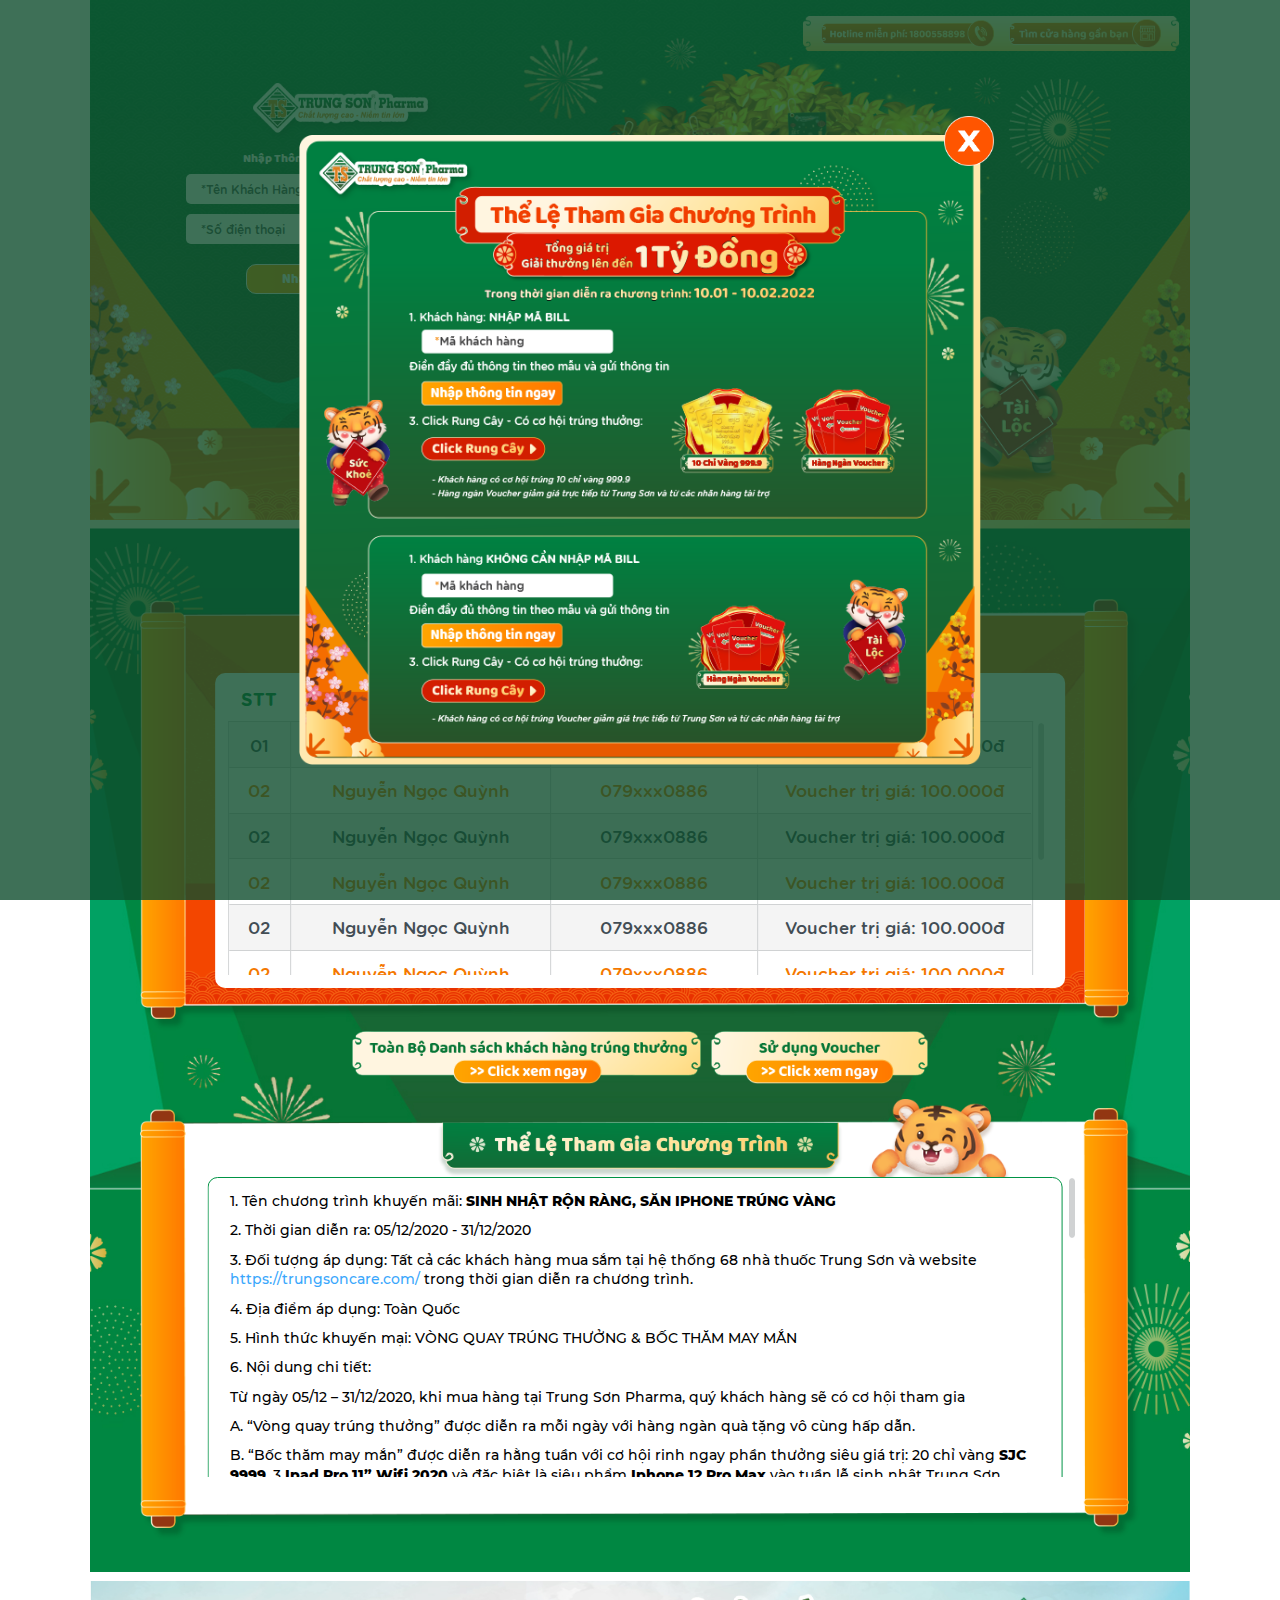
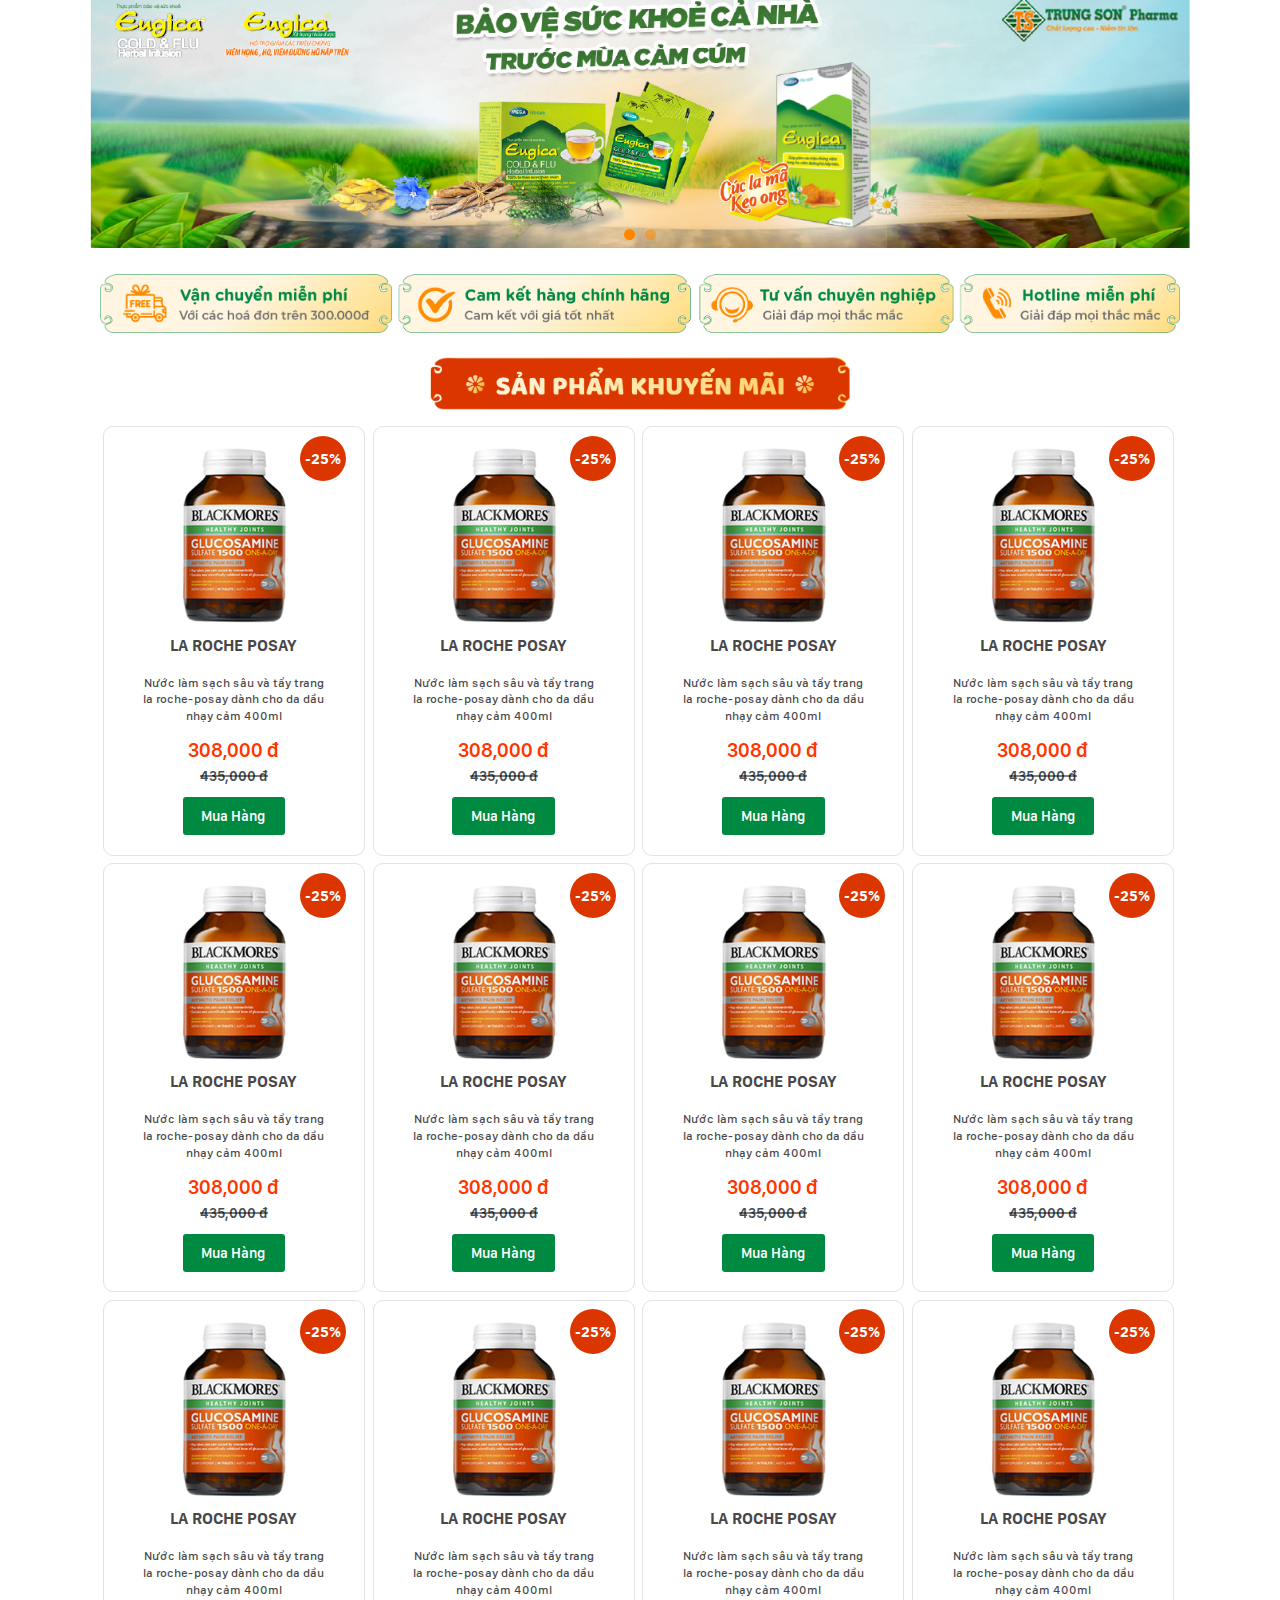
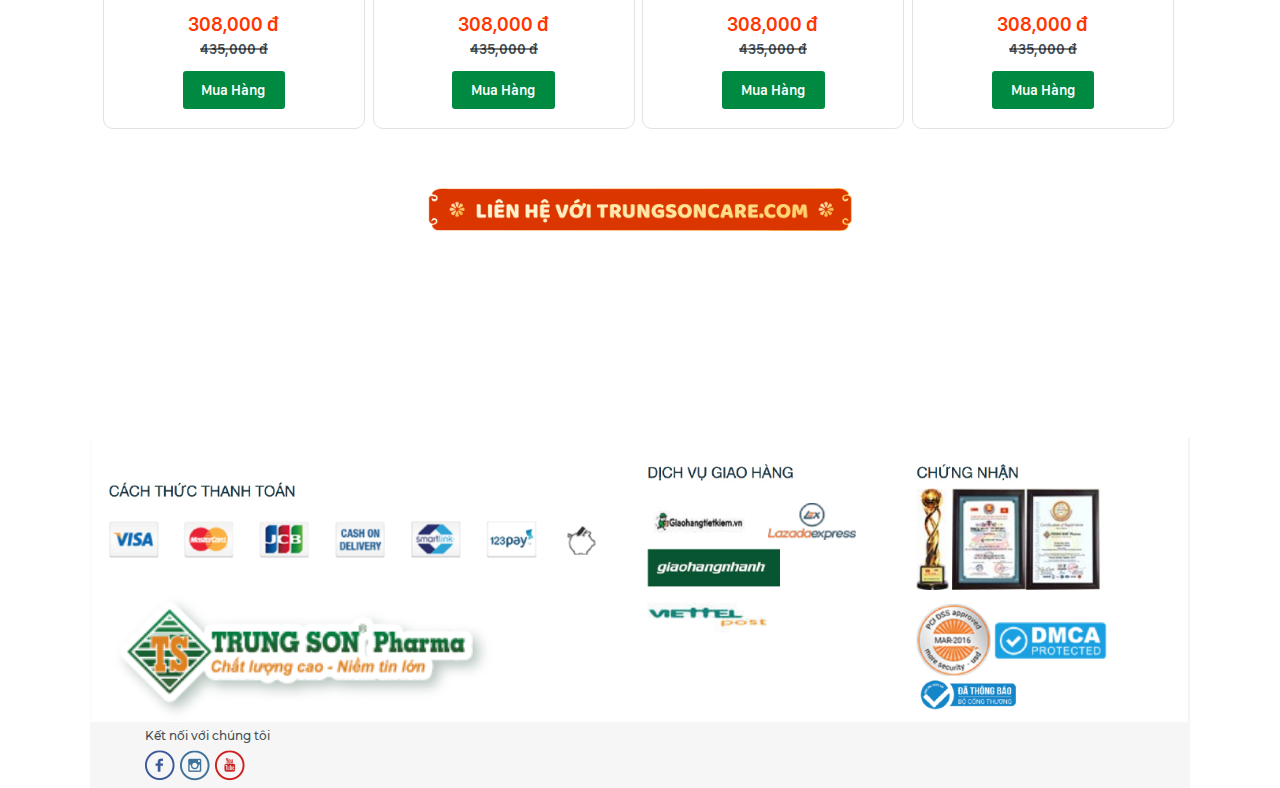
==== html_2021/index.html @ 6e59a03a "update trung son desktop" ====
<!DOCTYPE HTML>
<html lang="en">

<head>
    <meta charset="utf-8">
    <meta name="google" content="notranslate">
    <meta name="language" content="vi">
    <meta name="robots" content="index, follow">
    <meta name="author" content="Trung Sơn">
    <meta name="viewport"
        content="width=device-width, initial-scale=1.0, user-scalable=0, minimum-scale=1.0, maximum-scale=1.0">
    <meta name="format-detection" content="telephone=no">
    <title>Trung Sơn</title>
    <meta name="description" content="Trung Sơn">
    <meta name="keywords" content="Trung Sơn">
    <meta name="theme-color" content="#fff" />
    <meta property="og:title" content="Trung Sơn">
    <meta property="og:description" content="Trung Sơn">
    <meta property="og:type" content="website">
    <meta property="og:image" content="images/thumbnail.jpg">
    <meta property="og:site_name" content="Trung Sơn">
    <meta property="og:locale" content="vi">
    <meta name="apple-mobile-web-app-capable" content="yes">
    <meta name="apple-mobile-web-app-status-bar-style" content="black-translucent">
    <meta name="apple-mobile-web-app-capable" content="yes" />
    <meta name="apple-mobile-web-app-title" content="trungson" />

    <!--link-->
    <link rel="icon" href="images/favicon.png">

    <link href="css/layout.css" rel="stylesheet" type="text/css">
    <link href="css/layout-detail.css" rel="stylesheet" type="text/css">
    <link href="css/home.css" rel="stylesheet" type="text/css">
    <link href="css/popup.css" rel="stylesheet" type="text/css">

</head>

<body data-page="trang-chu">
    <div class="fs-loading" style="position:fixed;left:0;top:0;right:0;bottom:0;background:#fff;z-index:1000"></div>
    <div class="fs-page">

        <!--Content-->
        <div class="fs-container">
            <div class="fs-section fs-banner">
                <div class="fs-inr banner-inr">
                    <div class="banner-box">
                        <div class="fs-pic">
                            <img class="fs-pc" src="images/banner.jpg" alt="Click Rung Cây">
                            <img class="fs-sp" src="images/banner-sp.jpg" alt="Click Rung Cây">
                        </div>
                    </div>
                    <div class="hotline__box">
                        <div class="item__hotline tel__hotline">
                            <a class="fs-pic" href="tel:+1800558898">
                                <img src="images/hotline.png" alt="1800558898">
                            </a>
                        </div>
                        <div class="item__hotline store__hotline">
                            <a class="fs-pic" href="javascript:void(0);">
                                <img src="images/store.png" alt="Cửa hàng gần bạn">
                            </a>
                        </div>
                    </div>

                    <!-- add class is-form vào form-inr nếu nhập xong ô input nhập mã hoá đơn -->
                    <div class="box-form">
                        <div class="form-inr">
                            <div class="box-input-user">
                                <div class="box-logo">
                                    <div class="fs-pic">
                                        <img src="images/logo.png" title="Trung Sơn" alt="Trung Sơn">
                                    </div>
                                </div>
                                <h2>Nhập Thông Tin & Rinh Quà Ngay Nào</h2>
                                <div class="fs-form">
                                    <div class="fs-group">
                                        <label class="fs-hide-label"><input type="text" autocomplete="off"
                                                placeholder="*Tên Khách Hàng">Tên Khách Hàng</label>
                                    </div>
                                    <div class="fs-group">
                                        <label class="fs-hide-label"><input type="text" autocomplete="off"
                                                placeholder="*Số điện thoại">Số điện thoại</label>
                                    </div>
                                    <div class="fs-box-but but-spin">
                                        <button class="fs-but open-popup" data-href="popup-confirm.html">Nhập thông tin
                                            ngay</button>
                                    </div>
                                </div>
                            </div>
                        </div>
                    </div>
                </div>
            </div>

            <div class="fs-section fs-rank">
                <div class="fs-inr rank-inr">
                    <div class="fs-bg">
                        <div class="cmBg fs-lazy" data-src="images/bg_prize.jpg"></div>
                    </div>
                    <div class="fs-box">
                        <div class="box-prize">
                            <div class="all__prize">
                                <div class="bg__all_prize">
                                    <div class="fs-pic bg__organe">
                                        <img class="fs-pc" src="images/bg_organe.png" alt="Cây may mắn">
                                    </div>
                                    <div class="fs-pic title__number--prize">
                                        <img src="images/total_number.png" alt="Cây may mắn">
                                        <ul class="number__player">
                                            <li><span>0</span></li>
                                            <li><span>9</span></li>
                                            <li><span>5</span></li>
                                            <li><span>4</span></li>
                                        </ul>
                                    </div>
                                    <div class="patterns">
                                        <div class="pt__tiger"></div>
                                    </div>
                                </div>
                                <div class="list__table">
                                    <div class="list__result__box">
                                        <div class="table__head">
                                            <div class="item__head result__serial">STT</div>
                                            <div class="item__head result__name">Khách Hàng</div>
                                            <div class="item__head result__phone">Số điện thoại</div>
                                            <div class="item__head result__voucher">Phần thưởng</div>
                                        </div>
                                        <div class="table__body">
                                            <ul>
                                                <li>
                                                    <div class="item__body result__serial">
                                                        <span>01</span>
                                                    </div>
                                                    <div class="item__body result__name"><span>Nguyễn Ngọc Quỳnh</span>
                                                    </div>
                                                    <div class="item__body result__phone"><span>079xxx0886</span>
                                                    </div>
                                                    <div class="item__body result__voucher"><span>Voucher trị giá:
                                                            100.000đ</span></div>
                                                </li>
                                                <li>
                                                    <div class="item__body result__serial">
                                                        <span>02</span>
                                                    </div>
                                                    <div class="item__body result__name"><span>Nguyễn Ngọc Quỳnh</span>
                                                    </div>
                                                    <div class="item__body result__phone"><span>079xxx0886</span>
                                                    </div>
                                                    <div class="item__body result__voucher"><span>Voucher trị giá:
                                                            100.000đ</span></div>
                                                </li>
                                                <li>
                                                    <div class="item__body result__serial">
                                                        <span>02</span>
                                                    </div>
                                                    <div class="item__body result__name"><span>Nguyễn Ngọc Quỳnh</span>
                                                    </div>
                                                    <div class="item__body result__phone"><span>079xxx0886</span>
                                                    </div>
                                                    <div class="item__body result__voucher"><span>Voucher trị giá:
                                                            100.000đ</span></div>
                                                </li>
                                                <li>
                                                    <div class="item__body result__serial">
                                                        <span>02</span>
                                                    </div>
                                                    <div class="item__body result__name"><span>Nguyễn Ngọc Quỳnh</span>
                                                    </div>
                                                    <div class="item__body result__phone"><span>079xxx0886</span>
                                                    </div>
                                                    <div class="item__body result__voucher"><span>Voucher trị giá:
                                                            100.000đ</span></div>
                                                </li>
                                                <li>
                                                    <div class="item__body result__serial">
                                                        <span>02</span>
                                                    </div>
                                                    <div class="item__body result__name"><span>Nguyễn Ngọc Quỳnh</span>
                                                    </div>
                                                    <div class="item__body result__phone"><span>079xxx0886</span>
                                                    </div>
                                                    <div class="item__body result__voucher"><span>Voucher trị giá:
                                                            100.000đ</span></div>
                                                </li>
                                                <li>
                                                    <div class="item__body result__serial">
                                                        <span>02</span>
                                                    </div>
                                                    <div class="item__body result__name"><span>Nguyễn Ngọc Quỳnh</span>
                                                    </div>
                                                    <div class="item__body result__phone"><span>079xxx0886</span>
                                                    </div>
                                                    <div class="item__body result__voucher"><span>Voucher trị giá:
                                                            100.000đ</span></div>
                                                </li>
                                                <li>
                                                    <div class="item__body result__serial">
                                                        <span>02</span>
                                                    </div>
                                                    <div class="item__body result__name"><span>Nguyễn Ngọc Quỳnh</span>
                                                    </div>
                                                    <div class="item__body result__phone"><span>079xxx0886</span>
                                                    </div>
                                                    <div class="item__body result__voucher"><span>Voucher trị giá:
                                                            100.000đ</span></div>
                                                </li>
                                                <li>
                                                    <div class="item__body result__serial">
                                                        <span>02</span>
                                                    </div>
                                                    <div class="item__body result__name"><span>Nguyễn Ngọc Quỳnh</span>
                                                    </div>
                                                    <div class="item__body result__phone"><span>079xxx0886</span>
                                                    </div>
                                                    <div class="item__body result__voucher"><span>Voucher trị giá:
                                                            100.000đ</span></div>
                                                </li>
                                                <li>
                                                    <div class="item__body result__serial">
                                                        <span>02</span>
                                                    </div>
                                                    <div class="item__body result__name"><span>Nguyễn Ngọc Quỳnh</span>
                                                    </div>
                                                    <div class="item__body result__phone"><span>079xxx0886</span>
                                                    </div>
                                                    <div class="item__body result__voucher"><span>Voucher trị giá:
                                                            100.000đ</span></div>
                                                </li>
                                                <li>
                                                    <div class="item__body result__serial">
                                                        <span>02</span>
                                                    </div>
                                                    <div class="item__body result__name"><span>Nguyễn Ngọc Quỳnh</span>
                                                    </div>
                                                    <div class="item__body result__phone"><span>079xxx0886</span>
                                                    </div>
                                                    <div class="item__body result__voucher"><span>Voucher trị giá:
                                                            100.000đ</span></div>
                                                </li>
                                            </ul>
                                        </div>
                                    </div>
                                </div>
                            </div>
                        </div>
                        <div class="box-link">
                            <div class="link__inr">
                                <div class="fs-pic pic__link pic__all_list open-popup"
                                    data-href="popup-list-customer.html">
                                    <img src="images/btn_all_list.png" alt="Toàn bộ danh sách">
                                </div>
                                <a href="javacript:void(0);" class="fs-pic pic__link pic__voucher">
                                    <img src="images/btn_show_voucher.png" alt="Sử dụng voucher">
                                </a>
                            </div>
                        </div>
                        <div class="box-tnc">
                            <div class="tnc-inr">
                                <div class="bg__all_prize">
                                    <div class="fs-pic bg__organe">
                                        <img class="fs-pc" src="images/bg_white.png" alt="Cây may mắn">
                                    </div>
                                    <div class="fs-pic title__tnc">
                                        <img src="images/title_tnc.png" alt="Cây may mắn">
                                    </div>
                                    <div class="patterns">
                                        <div class="pt__tiger--2"></div>
                                    </div>
                                </div>
                                <div class="box-scroll-tnc">
                                    <div class="content-tnc">
                                        <p>1. Tên chương trình khuyến mãi: <strong>SINH NHẬT RỘN RÀNG, SĂN IPHONE TRÚNG
                                                VÀNG</strong></p>
                                        <p>2. Thời gian diễn ra: 05/12/2020 - 31/12/2020</p>
                                        <p>3. Đối tượng áp dụng: Tất cả các khách hàng mua sắm tại hệ thống 68 nhà thuốc
                                            Trung Sơn và website
                                            <a href="https://trungsoncare.com/"
                                                target="_blank">https://trungsoncare.com/</a> trong thời gian diễn ra
                                            chương trình.
                                        </p>
                                        <p>4. Địa điểm áp dụng: Toàn Quốc</p>
                                        <p>5. Hình thức khuyến mại: VÒNG QUAY TRÚNG THƯỞNG & BỐC THĂM MAY MẮN</p>
                                        <p>6. Nội dung chi tiết:</p>
                                        <p>Từ ngày 05/12 – 31/12/2020, khi mua hàng tại Trung Sơn Pharma, quý khách hàng
                                            sẽ có cơ hội tham gia </p>
                                        <p>A. “Vòng quay trúng thưởng” được diễn ra mỗi ngày với hàng ngàn quà tặng vô
                                            cùng hấp dẫn.</p>
                                        <p>B. “Bốc thăm may mắn” được diễn ra hằng tuần với cơ hội rinh ngay phần thưởng
                                            siêu giá trị: 20 chỉ vàng <strong>SJC 9999</strong>,
                                            3 <strong>Ipad Pro 11” Wifi 2020</strong> và đặc biệt là siêu phẩm
                                            <strong>Iphone 12 Pro Max</strong> vào tuần lễ sinh nhật Trung Sơn.
                                        </p>
                                        <p><strong>Cách thức tham gia:</strong> Với tất cả đơn hàng hoặc mỗi hóa đơn mua
                                            hàng trị giá từ 50.000Đ tại
                                            Trung Sơn Pharma, quý khách hàng sẽ nhận được 01 mã tham gia chương trình
                                            khuyến mãi tại: <strong>sinhnhat.trungsoncare.com</strong></p>
                                        <p>Mỗi mã hóa đơn sẽ tương ứng với 01 mã tham gia, khách hàng đăng nhập vào
                                            trang sinhnhat.trungsoncare.com nhập mã hóa đơn để tham gia
                                            “vòng quay trúng thưởng”. Mã tham gia mỗi ngày sẽ được tổng hợp cho chương
                                            trình “Bốc thăm may mắn” mỗi tuần.</p>
                                        <p>5. Cơ cấu giải thưởng: </p>
                                        <p>- Vòng quay trúng thưởng: Voucher mua hàng, Túi xách, Gel rửa tay.</p>
                                        <p>- Bốc thăm may mắn: 20 chỉ vàng, 3 ipad , 1 iphone 12.</p>
                                        <p>6. Thời gian, địa điểm và cách thức xác nhận trúng thưởng:</p>
                                        <p>- Vòng quay trúng thưởng: khách hàng đăng nhập vào trang
                                            sinhnhat.trungsoncare.com để nhập mã hóa đơn
                                            để tham gia quay số trực tuyến trên website trong thời gian từ ngày 05/12
                                            -31/12/2020. Khách hàng
                                            trúng thưởng chương trình “vòng quay trúng thưởng” sẽ được cập nhật thông
                                            tin tại sinhnhat.trungsoncare.com.
                                            Ban tổ chức sẽ liên hệ cho khách trúng thưởng để hướng dẫn nhận quà.
                                            Thời gian nhận quà tối đa không quá 10 ngày khi kết quả được công bố.</p>
                                        <p>- Bốc thăm may mắn: chương trình diễn ra vào 19h thứ 7 hàng tuần bằng hình
                                            thức livestream trên fanpage chính thức “Trung Son Pharma”.
                                            Khách hàng khi tham gia chương trình “vòng quay trúng thưởng” sẽ được ghi
                                            nhận mã tham gia tương ứng với mã hóa đơn mua hàng.
                                            Khách trúng thưởng sẽ được ban tổ chức gọi trực tiếp để thông báo xác nhận,
                                            tuy nhiên nếu sau 3 lần gọi không liên hệ được thì sẽ tiến hành bốc thăm
                                            lại.
                                            Mỗi khách hàng chỉ trúng tối đa một phần quà là vàng hoặc ipad pro hoặc
                                            iphone 12 pro.
                                            Trường hợp kết qủa trùng, khách hàng được chọn quà có giá trị lớn hơn. Phần
                                            quà giá trị nhỏ hơn sẽ được tiến hàng bốc thăm lại.</p>
                                        <p>Link fanpage: <a
                                                href="https://www.facebook.com/nhathuoctrungson">https://www.facebook.com/nhathuoctrungson</a>
                                        </p>
                                        <div class="table-tnc">
                                            <ul>
                                                <li>
                                                    <div class="tb-week"></div>
                                                    <div class="tb-time">
                                                        <p><strong>Thời gian</strong></p>
                                                    </div>
                                                    <div class="tb-spin">
                                                        <p><strong>Tiến hành quay số</strong></p>
                                                    </div>
                                                    <div class="tb-pize">
                                                        <p><strong>Giải thưởng</strong></p>
                                                    </div>
                                                </li>
                                                <li>
                                                    <div class="tb-week">
                                                        <p><strong>Tuần 1</strong></p>
                                                    </div>
                                                    <div class="tb-time">
                                                        <p>5/12</p>
                                                    </div>
                                                    <div class="tb-spin">
                                                        <p>5/12</p>
                                                    </div>
                                                    <div class="tb-pize">
                                                        <p>05 chỉ vàng , 01 Ipad</p>
                                                    </div>
                                                </li>
                                                <li>
                                                    <div class="tb-week">
                                                        <p><strong>Tuần 2</strong></p>
                                                    </div>
                                                    <div class="tb-time">
                                                        <p>07 - 13/12</p>
                                                    </div>
                                                    <div class="tb-spin">
                                                        <p>13/12</p>
                                                    </div>
                                                    <div class="tb-pize">
                                                        <p>05 chỉ vàng, 01 Ipad</p>
                                                    </div>
                                                </li>
                                                <li>
                                                    <div class="tb-week">
                                                        <p><strong>Tuần 03 (Tuần sinh nhật)</strong></p>
                                                    </div>
                                                    <div class="tb-time">
                                                        <p>13 - 19/12</p>
                                                    </div>
                                                    <div class="tb-spin">
                                                        <p>20/12</p>
                                                    </div>
                                                    <div class="tb-pize">
                                                        <p>05 chỉ vàng, 01 Iphone 12</p>
                                                    </div>
                                                </li>
                                                <li>
                                                    <div class="tb-week">
                                                        <p><strong>Tuần 04</strong></p>
                                                    </div>
                                                    <div class="tb-time">
                                                        <p>20 - 30/12</p>
                                                    </div>
                                                    <div class="tb-spin">
                                                        <p>31/12</p>
                                                    </div>
                                                    <div class="tb-pize">
                                                        <p>05 chỉ vàng, 01 Ipad</p>
                                                    </div>
                                                </li>
                                            </ul>
                                        </div>
                                        <p>* Lưu ý: Giải thưởng không có giá trị quy đổi thành tiền mặt.</p>
                                        <p>7. Điều kiện tham gia</p>
                                        <p>- Khách hàng mua hàng tại hệ thống 68 Nhà thuốc Trung Sơn và website
                                            <a href="https://trungsoncare.com/"
                                                target="_blank">https://trungsoncare.com/</a> trong thời gian từ
                                            05/12/2020 - 31/12/2020.
                                        </p>
                                        <p>- Kết quả trúng thưởng và thông tin chương trình sẽ được cập nhập tại:
                                            <strong>sinhnhat.trungsoncare.com</strong>
                                        </p>
                                        <p>- Mã số tham gia sẽ tương ứng với mã hóa đơn khi mua hàng.</p>
                                        <p>- Khách hàng trúng thưởng “Bốc thăm may mắn” sẽ được Trung Sơn Pharma liên hệ
                                            trực tiếp để hướng dẫn cách thức nhận quà.</p>
                                        <p>- Ban tổ chức có toàn quyền sử dụng thông tin, hình ảnh của Người tham gia
                                            chương trình trên các
                                            kênh thông tin của chương trình & các phương tiện truyền thông khác.</p>
                                        <p>- Trong trường hợp mâu thuẫn và khiếu nại thì quyết định của Trung Sơn Pharma
                                            là quyết định cuối cùng.</p>
                                        <p>- Đầu mối giải đáp thắc liên quan đến chương trình xin vui lòng liên hệ
                                            hotline 1800558898.</p>
                                    </div>
                                </div>
                            </div>
                        </div>
                    </div>
                </div>
            </div>

            <div class="fs-section fs-slider">
                <div class="fs-inr slider-inr">
                    <div class="fs-box slider-prd">
                        <div class="slider-box swiper-container">
                            <div class="swiper-wrapper">
                                <div class="swiper-slide">
                                    <a href="javascript:void(0);">
                                        <div class="fs-pic">
                                            <img src="images/slider.jpg" alt="Mừng sinh nhật rộn ràng">
                                        </div>
                                    </a>
                                </div>
                                <div class="swiper-slide">
                                    <a href="javascript:void(0);">
                                        <div class="fs-pic">
                                            <img src="images/slider.jpg" alt="Mừng sinh nhật rộn ràng">
                                        </div>
                                    </a>
                                </div>
                            </div>
                        </div>
                        <div class="swiper-pagination"></div>
                    </div>
                </div>
            </div>

            <div class="fs-section fs-product">
                <div class="fs-inr product-inr">
                    <div class="fs-bg">
                        <div class="cmBg fs-lazy" data-src="images/bg_product.jpg"></div>
                    </div>
                    <div class="fs-box">
                        <div class="services__banner">
                            <div class="fs-pic service__pic">
                                <img src="images/services.png" alt="Dịch vụ">
                            </div>
                        </div>
                        <div class="title__product">
                            <div class="fs-pic title__product__pic">
                                <img src="images/title_product.png" alt="Sản phẩm khuyến mãi">
                            </div>
                        </div>
                        <div class="fs-list-product">
                            <div class="item-product">
                                <span class="cart-number">-25%</span>
                                <div class="outer-pic">
                                    <div class="fs-pic">
                                        <img src="images/product.png" alt="Mừng sinh nhật rộn ràng">
                                    </div>
                                </div>
                                <div class="info-product">
                                    <div class="fs-txt">
                                        <h3>LA ROCHE POSAY</h3>
                                        <p>Nước làm sạch sâu và tẩy trang la
                                            roche-posay dành cho da dầu nhạy cảm 400ml</p>
                                    </div>
                                    <div class="product-off-price">
                                        <div class="price">308,000 đ</div>
                                        <div class="off-percent">
                                            <span class="line-throught">435,000 đ</span>
                                        </div>
                                    </div>
                                    <div class="fs-box-but"><button class="fs-but"> <a href="javascript:void(0);">Mua
                                                hàng</a> </button></div>
                                </div>
                            </div>
                            <div class="item-product">
                                <span class="cart-number">-25%</span>
                                <div class="outer-pic">
                                    <div class="fs-pic">
                                        <img src="images/product.png" alt="Mừng sinh nhật rộn ràng">
                                    </div>
                                </div>
                                <div class="info-product">
                                    <div class="fs-txt">
                                        <h3>LA ROCHE POSAY</h3>
                                        <p>Nước làm sạch sâu và tẩy trang la
                                            roche-posay dành cho da dầu nhạy cảm 400ml</p>
                                    </div>
                                    <div class="product-off-price">
                                        <div class="price">308,000 đ</div>
                                        <div class="off-percent">
                                            <span class="line-throught">435,000 đ</span>
                                        </div>
                                    </div>
                                    <div class="fs-box-but"><button class="fs-but"> <a href="javascript:void(0);">Mua
                                                hàng</a> </button></div>
                                </div>
                            </div>
                            <div class="item-product">
                                <span class="cart-number">-25%</span>
                                <div class="outer-pic">
                                    <div class="fs-pic">
                                        <img src="images/product.png" alt="Mừng sinh nhật rộn ràng">
                                    </div>
                                </div>
                                <div class="info-product">
                                    <div class="fs-txt">
                                        <h3>LA ROCHE POSAY</h3>
                                        <p>Nước làm sạch sâu và tẩy trang la
                                            roche-posay dành cho da dầu nhạy cảm 400ml</p>
                                    </div>
                                    <div class="product-off-price">
                                        <div class="price">308,000 đ</div>
                                        <div class="off-percent">
                                            <span class="line-throught">435,000 đ</span>
                                        </div>
                                    </div>
                                    <div class="fs-box-but"><button class="fs-but"> <a href="javascript:void(0);">Mua
                                                hàng</a> </button></div>
                                </div>
                            </div>
                            <div class="item-product">
                                <span class="cart-number">-25%</span>
                                <div class="outer-pic">
                                    <div class="fs-pic">
                                        <img src="images/product.png" alt="Mừng sinh nhật rộn ràng">
                                    </div>
                                </div>
                                <div class="info-product">
                                    <div class="fs-txt">
                                        <h3>LA ROCHE POSAY</h3>
                                        <p>Nước làm sạch sâu và tẩy trang la
                                            roche-posay dành cho da dầu nhạy cảm 400ml</p>
                                    </div>
                                    <div class="product-off-price">
                                        <div class="price">308,000 đ</div>
                                        <div class="off-percent">
                                            <span class="line-throught">435,000 đ</span>
                                        </div>
                                    </div>
                                    <div class="fs-box-but"><button class="fs-but"> <a href="javascript:void(0);">Mua
                                                hàng</a> </button></div>
                                </div>
                            </div>
                            <div class="item-product">
                                <span class="cart-number">-25%</span>
                                <div class="outer-pic">
                                    <div class="fs-pic">
                                        <img src="images/product.png" alt="Mừng sinh nhật rộn ràng">
                                    </div>
                                </div>
                                <div class="info-product">
                                    <div class="fs-txt">
                                        <h3>LA ROCHE POSAY</h3>
                                        <p>Nước làm sạch sâu và tẩy trang la
                                            roche-posay dành cho da dầu nhạy cảm 400ml</p>
                                    </div>
                                    <div class="product-off-price">
                                        <div class="price">308,000 đ</div>
                                        <div class="off-percent">
                                            <span class="line-throught">435,000 đ</span>
                                        </div>
                                    </div>
                                    <div class="fs-box-but"><button class="fs-but"> <a href="javascript:void(0);">Mua
                                                hàng</a> </button></div>
                                </div>
                            </div>
                            <div class="item-product">
                                <span class="cart-number">-25%</span>
                                <div class="outer-pic">
                                    <div class="fs-pic">
                                        <img src="images/product.png" alt="Mừng sinh nhật rộn ràng">
                                    </div>
                                </div>
                                <div class="info-product">
                                    <div class="fs-txt">
                                        <h3>LA ROCHE POSAY</h3>
                                        <p>Nước làm sạch sâu và tẩy trang la
                                            roche-posay dành cho da dầu nhạy cảm 400ml</p>
                                    </div>
                                    <div class="product-off-price">
                                        <div class="price">308,000 đ</div>
                                        <div class="off-percent">
                                            <span class="line-throught">435,000 đ</span>
                                        </div>
                                    </div>
                                    <div class="fs-box-but"><button class="fs-but"> <a href="javascript:void(0);">Mua
                                                hàng</a> </button></div>
                                </div>
                            </div>
                            <div class="item-product">
                                <span class="cart-number">-25%</span>
                                <div class="outer-pic">
                                    <div class="fs-pic">
                                        <img src="images/product.png" alt="Mừng sinh nhật rộn ràng">
                                    </div>
                                </div>
                                <div class="info-product">
                                    <div class="fs-txt">
                                        <h3>LA ROCHE POSAY</h3>
                                        <p>Nước làm sạch sâu và tẩy trang la
                                            roche-posay dành cho da dầu nhạy cảm 400ml</p>
                                    </div>
                                    <div class="product-off-price">
                                        <div class="price">308,000 đ</div>
                                        <div class="off-percent">
                                            <span class="line-throught">435,000 đ</span>
                                        </div>
                                    </div>
                                    <div class="fs-box-but"><button class="fs-but"> <a href="javascript:void(0);">Mua
                                                hàng</a> </button></div>
                                </div>
                            </div>
                            <div class="item-product">
                                <span class="cart-number">-25%</span>
                                <div class="outer-pic">
                                    <div class="fs-pic">
                                        <img src="images/product.png" alt="Mừng sinh nhật rộn ràng">
                                    </div>
                                </div>
                                <div class="info-product">
                                    <div class="fs-txt">
                                        <h3>LA ROCHE POSAY</h3>
                                        <p>Nước làm sạch sâu và tẩy trang la
                                            roche-posay dành cho da dầu nhạy cảm 400ml</p>
                                    </div>
                                    <div class="product-off-price">
                                        <div class="price">308,000 đ</div>
                                        <div class="off-percent">
                                            <span class="line-throught">435,000 đ</span>
                                        </div>
                                    </div>
                                    <div class="fs-box-but"><button class="fs-but"> <a href="javascript:void(0);">Mua
                                                hàng</a> </button></div>
                                </div>
                            </div>
                            <div class="item-product">
                                <span class="cart-number">-25%</span>
                                <div class="outer-pic">
                                    <div class="fs-pic">
                                        <img src="images/product.png" alt="Mừng sinh nhật rộn ràng">
                                    </div>
                                </div>
                                <div class="info-product">
                                    <div class="fs-txt">
                                        <h3>LA ROCHE POSAY</h3>
                                        <p>Nước làm sạch sâu và tẩy trang la
                                            roche-posay dành cho da dầu nhạy cảm 400ml</p>
                                    </div>
                                    <div class="product-off-price">
                                        <div class="price">308,000 đ</div>
                                        <div class="off-percent">
                                            <span class="line-throught">435,000 đ</span>
                                        </div>
                                    </div>
                                    <div class="fs-box-but"><button class="fs-but"> <a href="javascript:void(0);">Mua
                                                hàng</a> </button></div>
                                </div>
                            </div>
                            <div class="item-product">
                                <span class="cart-number">-25%</span>
                                <div class="outer-pic">
                                    <div class="fs-pic">
                                        <img src="images/product.png" alt="Mừng sinh nhật rộn ràng">
                                    </div>
                                </div>
                                <div class="info-product">
                                    <div class="fs-txt">
                                        <h3>LA ROCHE POSAY</h3>
                                        <p>Nước làm sạch sâu và tẩy trang la
                                            roche-posay dành cho da dầu nhạy cảm 400ml</p>
                                    </div>
                                    <div class="product-off-price">
                                        <div class="price">308,000 đ</div>
                                        <div class="off-percent">
                                            <span class="line-throught">435,000 đ</span>
                                        </div>
                                    </div>
                                    <div class="fs-box-but"><button class="fs-but"> <a href="javascript:void(0);">Mua
                                                hàng</a> </button></div>
                                </div>
                            </div>
                            <div class="item-product">
                                <span class="cart-number">-25%</span>
                                <div class="outer-pic">
                                    <div class="fs-pic">
                                        <img src="images/product.png" alt="Mừng sinh nhật rộn ràng">
                                    </div>
                                </div>
                                <div class="info-product">
                                    <div class="fs-txt">
                                        <h3>LA ROCHE POSAY</h3>
                                        <p>Nước làm sạch sâu và tẩy trang la
                                            roche-posay dành cho da dầu nhạy cảm 400ml</p>
                                    </div>
                                    <div class="product-off-price">
                                        <div class="price">308,000 đ</div>
                                        <div class="off-percent">
                                            <span class="line-throught">435,000 đ</span>
                                        </div>
                                    </div>
                                    <div class="fs-box-but"><button class="fs-but"> <a href="javascript:void(0);">Mua
                                                hàng</a> </button></div>
                                </div>
                            </div>
                            <div class="item-product">
                                <span class="cart-number">-25%</span>
                                <div class="outer-pic">
                                    <div class="fs-pic">
                                        <img src="images/product.png" alt="Mừng sinh nhật rộn ràng">
                                    </div>
                                </div>
                                <div class="info-product">
                                    <div class="fs-txt">
                                        <h3>LA ROCHE POSAY</h3>
                                        <p>Nước làm sạch sâu và tẩy trang la
                                            roche-posay dành cho da dầu nhạy cảm 400ml</p>
                                    </div>
                                    <div class="product-off-price">
                                        <div class="price">308,000 đ</div>
                                        <div class="off-percent">
                                            <span class="line-throught">435,000 đ</span>
                                        </div>
                                    </div>
                                    <div class="fs-box-but"><button class="fs-but"> <a href="javascript:void(0);">Mua
                                                hàng</a> </button></div>
                                </div>
                            </div>
                        </div>
                    </div>
                </div>
            </div>

        </div>
        <!--/Content-->

        <!--Footer-->
        <footer class="fs-footer">
            <div class="footer-inr">
                <div class="footer-top">
                    <div class="fs-bg">
                        <div class="cmBg fs-lazy" data-src="images/bg_footer.jpg"></div>
                    </div>
                    <div class="title__footer">
                        <div class="fs-pic">
                            <img src="images/title_contact.png" alt="Sản phẩm khuyến mãi">
                        </div>
                    </div>
                    <div class="list__box">
                        <div class="fs-box">
                            <ul>
                                <li><a href="javascript:void(0);">Trung tâm hổ trợ</a></li>
                                <li><a href="javascript:void(0);">Hướng dẫn đặt hàng</a></li>
                                <li><a href="javascript:void(0);">Chính sách thanh toán</a></li>
                                <li><a href="javascript:void(0);">Chính sách đổi trả</a></li>
                                <li><a href="javascript:void(0);">Chính sách giao hàng</a></li>
                                <li><a href="javascript:void(0);">TRUNGSONCARE.COM</a></li>
                                <li><a href="javascript:void(0);">Thứ 2 đến CN : 7h – 22h cả cuộc gọi và nhắn tin</a>
                                </li>
                            </ul>
                        </div>
                        <div class="fs-box">
                            <ul>
                                <li><a href="javascript:void(0);">Về TrungSonCare</a></li>
                                <li><a href="javascript:void(0);">Chính sách bảo mật</a></li>
                                <li><a href="javascript:void(0);">Danh mục sản phẩm</a></li>
                                <li><a href="javascript:void(0);">Chính sách hàng hóa</a></li>
                                <li><a href="javascript:void(0);">Chính sách giao hàng</a></li>
                            </ul>
                        </div>
                        <div class="fs-box">
                            <p>CÔNG TY TNHH TRUNG SƠN ALPHA</p>
                            <P>Giấy CNĐKDN: 1801397528 - Ngày cấp: 27/02/2019</P>
                            <p>Cơ quan cấp: Sở KH & ĐT TP.Cần Thơ</p>
                            <p>Địa chỉ đăng ký kinh doanh: 90 Lý Tự Trọng, Phường An Cư, Q.Ninh Kiều, TP.Cần Thơ</p>
                            <p>Số điện thoại: 02923828732</p>
                        </div>
                    </div>
                </div>
                <div class="footer-bot">
                    <div class="fs-box">
                        <div class="fs-pic">
                            <img src="images/footer.jpg" alt="Trung Sơn">
                        </div>
                        <div class="fs-logo-ft">
                            <img src="images/logo.png" alt="Trung Sơn">
                        </div>
                    </div>
                    <div class="fs-box">
                        <div class="fs-social">
                            <p>Kết nối với chúng tôi</p>
                            <ul>
                                <li>
                                    <a href="javascript:void(0);">
                                        <img src="images/fb.png" alt="Facebook">
                                    </a>
                                </li>
                                <li>
                                    <a href="javascript:void(0);">
                                        <img src="images/ins.png" alt="Insta">
                                    </a>
                                </li>
                                <li>
                                    <a href="javascript:void(0);">
                                        <img src="images/yt.png" alt="Youtube">
                                    </a>
                                </li>
                            </ul>
                        </div>
                    </div>

                </div>
            </div>
        </footer>
        <!--/Footer-->

        <!--Popup-->
        <div class="popup-overlay"></div>
        <!--/Popup-->

        <!-- pop game -->
        <div class="modal">
            <div class="modal_inr">
                <div class="close-modal"><img src="images/icon-close.png" alt="Close"></div>
                <div class="fs-box">
                    <div class="fs-pic prize__pic">
                        <img src="images/image_prize.png" alt="trúng quà">
                    </div>
                </div>
            </div>
        </div>

        <!-- pop tnc -->
        <div class="popup-overlay-tnc active">
            <div class="popup-inr tnc__pop">
                <div class="close-but-tnc"><img src="images/icon-close.png" alt="Close"></div>
                <div class="fs-box">
                    <div class="fs-pic prize__pic">
                        <img src="images/tnc_pic.png" alt="Thể lệ">
                    </div>
                </div>
            </div>
        </div>

    </div>

    <script src="js/jquery-min.js"></script>
    <script src="js/swiper.js"></script>
    <script src="js/jquery.nicescroll.min.js"></script>
    <script src="js/shake.js"></script>
    <script src="js/main.js"></script>
</body>

</html>
---- html_2021/css/layout.css ----
@charset "utf-8";
html, body, div, span,
h1, h2, h3, h4, h5, h6, p,
a, ul, li, form, label, table, tbody, thead, tr, th, td, footer,  nav {
	margin:0;
	padding:0;
	border:0;
	font-weight:inherit;
	font-style:inherit;
	vertical-align:baseline;
}
footer, header, nav {
	display:block;
}

html, body{
	font-family:Arial, Helvetica, sans-serif;
	font-weight:normal;
	background-color:#fff;
	font-size:62.5%;
	color:#424d54;
	line-height:1.4;
}

*{-webkit-box-sizing:border-box;-moz-box-sizing:border-box;box-sizing:border-box;-webkit-font-smoothing:antialiased}
*, *:before,*:after{-webkit-box-sizing:border-box;-moz-box-sizing:border-box;box-sizing:border-box}

ul{
	list-style:none;
}
h1, h2, h3, h4, h5, h6 {
	font-weight:inherit;
	line-height:1.2;
	font-family:inherit;
	font-size:100%;
}
p {
	font-family:inherit;
	font-weight:inherit;
	font-size:100%;
	line-height:1.4;
}
img{
	border:none;
	outline:none;
}
a{
	text-decoration:none;
	color:#666;
}
button, input, textarea{
	padding:0;
	margin:0;
	border:none;
	outline:none;
	background:none;
	-webkit-appearance:none;
	font-family:inherit;
}
sup{
	position:relative;
	font-size:60%;
	vertical-align:super;
}

.fs-no-scroll {
	height:100%;
	overflow:hidden;
}
.fs-has-layout::after {
	content:'';
	position:relative;
	display:block;
	width:100%;
	height:0;
	clear:both;
}

/*LAYOUT COMMON*/
.fs-page,
.fs-header,
.fs-container,
.fs-footer,
.fs-section, 
.header-inr,
.fs-inr,
.footer-inr
.fs-title,
.fs-box, 
.fs-box-inr {
	position:relative;
	display:block;
	width:100%;
	height:auto;
}
.fs-page{
	width: 100%;
	overflow:hidden;
}

.fs-bg,
.fs-pic,
.fs-txt{
	position:relative;
	display:block
}
.fs-pic{
	line-height:0;
}
.fs-bg{
	background-repeat:no-repeat;
	background-position:center center;
	background-size:cover;
}
.fs-bg::before {
	content:'';
	position:relative;
	display:block;
	width:100%;
	height:auto
}
.fs-pic img{	
	width:100%;
}
.fs-bg {
    position: absolute;
    top: 0;
    left: 0;
    right: 0;
    bottom: 0;
    width: 100%;
    height: auto;
}
.fs-bg div {
	position:absolute;
	left:0;
	top:0;
	width:100%;
	height:100%;
	background-repeat:no-repeat;
	background-position:center center;
	background-size:cover;
}

.fs-pc{
	display:block;
}
.fs-sp {
	display:none;
}


/*SELECT LIST*/
.fs-select{
	position:relative;
	display:block;
	width:100%;
	height:auto;
	text-align:left;
	z-index:2;
}
.fs-select-header {
	position:relative;
	display:block;
	height:4rem;
	padding:0 1.5rem;
	line-height:3.8rem;
	background-color: #fff;
	-webkit-border-radius:4px;
	border-radius:4px;
	cursor:pointer;
	z-index:2;
}
.no-border .fs-select-header{
	border:none !important;
}
.ready .fs-select-header{
	-webkit-transition:all 0.3s ease-in-out;
	transition:all 0.3s ease-in-out;
}
.fs-select-header span {
	position:absolute;
	left:1.5rem;
	top:50%;
	-webkit-transform:translateY(-50%);
	transform:translateY(-50%);
	font-size:1.5rem;
	max-width:100%;
	white-space:nowrap;
	text-overflow:ellipsis;
	overflow:hidden;
	color:#000;
}
.fs-select-header::after{
	content: '';
    position: absolute;
    right: 1rem;
    top: 50%;
    width: 1.3rem;
    height: 1rem;
    background: url(../images/icon-dropdow.png) no-repeat center center;
    background-size: 100% auto;
    transform: translateY(-50%);
}
.fs-select-box{
	position:absolute;
	top:100%;
	left:0;
	display:block;
	width:100%;
	height:auto;
	min-width:100%;
	margin-top:0.5rem;
	visibility:hidden;
	opacity:0;
}
.ready .fs-select-box{
	-webkit-transition:all 0.3s ease-in-out 0s, visibility 0s linear 0.3s;	
	transition:all 0.3s ease-in-out 0s, visibility 0s linear 0.3s;
}
.fs-select-box ul{
	position:relative;
	display:block;
	max-height:300px;
	background-color:#fff;
	box-shadow:0px 2px 5px rgba(0, 0, 0, 0.5);
	overflow:hidden;
	overflow-y:auto;
	-webkit-overflow-scrolling:touch;
}
.fs-select-box li {
	position:relative;
	display:block;
	border-bottom:1px solid #dedede;
	padding:0.7rem 1.5rem;
	cursor:pointer;
	font-size:1.3rem;
}
.fs-select-box li:last-child{
	border:none;
}
.ready .fs-select-box li{
	-webkit-transition:all 0.3s ease-in-out;
	transition:all 0.3s ease-in-out;
}
/* .fs-open-select .fs-select-header{
	border:1px solid #5fc3b2;
} */


.fs-open-select .fs-select-box{
	opacity:1;
	visibility:visible;
	-webkit-transition-delay:0s, 0s;
	transition-delay:0s, 0s;
}
.fs-select-box li.selected{
	color:#dd452a;
}



/*BUTTON*/
.fs-box-but{
	position:relative;
	display:block;
}
.fs-buts{
	position:relative;
	display:block;
}
.fs-but{
	display:inline-block;
	font-size:1.6rem;
}


/*CHECKBOX*/
.fs-checkbox label, .fs-radio label {
	display:inline-block;
	vertical-align:middle;
	color:#000;
	font-size:1.3rem;
	cursor:pointer;
	padding:0 0 0 1rem;
}
.fs-checkbox li, .fs-radio li{
	position:relative;
}
.fs-checkbox label::before, .fs-checkbox input[type='checkbox'], 
.fs-radio input[type='radio'], .fs-radio label::before, .fs-radio label::after {
	display:inline-block;
	vertical-align:middle;
	width:2rem;
	height:2rem;
}
.fs-checkbox input[type='checkbox'], .fs-radio input[type='radio'] {
	position:relative;
	opacity:0;
	cursor:pointer;
}
.fs-checkbox label::before, .fs-radio label::before {
	content:'';
	position:absolute;
	left:0;
	top:0;
	border:1px solid #9b9b9b;
}
.fs-checkbox label::after {
	content:'';
	position:absolute;
	left:0.4rem;
	top:0.4rem;
	height:0.7rem;
	width:1.2rem;
	border-left:2px solid #9b9b9b;
	border-bottom:2px solid #9b9b9b;
	opacity:0;
}
.fs-checkbox label a{
	color:#c90;
}

.fs-radio li{
	display:inline-block;
	vertical-align:middle;
	margin-right:2rem;
}
.fs-radio label::before{
	-webkit-border-radius:50%;
	border-radius:50%;
}
.fs-radio label::after{
	content:'';
	position:absolute;
	left:0;
	top:0;
	-webkit-border-radius:50%;
	border-radius:50%;
	background-color:#000;
	-webkit-transform: scale(0.6);
	transform: scale(0.6);
	opacity:0;
}

/*HEADER AREA*/
.fs-header{
	position: relative;
	top:0;
    left:0;
    background-color:transparent;
	z-index:12;
}
.header-inr{
	position:relative;
	width: 100%;
	max-width: 139rem;
	margin: 0 auto;
	text-align:right;
	font-size:0;
	background-color: #fff;
	border: 1px solid rgb(146, 148, 151);
}
.hdr-inr{
	position: relative;
	display: flex;
	flex-direction: row;
	flex-wrap: wrap;
	justify-content: space-between;
	padding: 1.0791% 3.5%;
	align-items: center;
}
.logo{
	position: absolute;
	left: 0;
	top: 0;
    width: 17.68115%;
	height:auto;
	z-index: 1;
}
.logo img{
	display:block;
}

.fs-nav{
	position: relative;
	display: block;
	flex: 0 0 28%;
	max-width: 28%;
}
.nav-inr{
	position: relative;
	display: flex;
	flex-direction: row;
	justify-content: space-between;
	align-items: end;
	flex-wrap: wrap;
	width: 100%;
	font-size: 0;
}
.item-nav{
	position: relative;
    display: inline-block;
    width: auto;
}
.item-nav:first-child{
	margin-left: 0;
}
.item-nav p, .item-nav p a{
	text-align: center;
	font-size: 1.8rem;
	color: #006E00;
}
.item-nav .tel{
	font-size: 2.7rem;
	color: #FF8200;
}

/*Title*/
.fs-title {
	margin-bottom:3rem;
}
.fs-title h1, .fs-title h2{
	color:#2e2e2e;
	font-size:4.8rem;
	text-transform:uppercase;
	text-align:center;
}
.small-title{
	position:relative;
	color:#2e2e2e;
	font-size:2.5rem;
	text-transform:uppercase;
}

/*Banner*/
/* .swiper-pagination, .swiper-button-next, .swiper-button-prev{
	display:none
}
.show-controls .swiper-button-next, .show-controls .swiper-button-prev, .show-controls .swiper-pagination{
	display:block;
} */
.hide-controls .swiper-pagination, 
.hide-controls .swiper-button-next, 
.hide-controls .swiper-button-prev{
	display:none
}


/*FORM*/
.lv5{
	z-index:5;
}
.lv4{
	z-index:4;
}
.lv3{
	z-index:3;
}
.fs-hide-label{
	display:block;
	font-size:0;
	line-height:0;
}
.form-box{
	max-width:600px;
	margin:0 auto;
}
.fs-group{
	position:relative;
	display:block;
	margin-bottom:2rem
}
.fs-group input[type='text'], 
.fs-group input[type='email'], 
.fs-group input[type='number'], 
.fs-group input[type='password']{
	display:block;
	font-family: 'SVN-Gotham Rounded';
    font-weight: 500;
    font-style: normal;
	width:100%;
	height:4rem;
	line-height:4rem;
	font-size:1.5rem;
	padding:0 1.5rem;
	background-color: #fff;
	-webkit-border-radius:5px;
	border-radius:5px;
	color:#000;
}
.fs-group input[type='text']::placeholder,
.fs-group input[type='email']::placeholder,
.fs-group input[type='number']::placeholder,
.fs-group input[type='password']::placeholder,
.fs-group textarea::placeholder {
	color:#57585b;
}
.fs-group input[type='text']:-ms-input-placeholder,
.fs-group input[type='email']:-ms-input-placeholder,
.fs-group input[type='number']:-ms-input-placeholder,
.fs-group input[type='password']:-ms-input-placeholder,
.fs-group textarea:-ms-input-placeholder { 
  color:#57585b;
}
.fs-group input[type='text']::-ms-input-placeholder,
.fs-group input[type='password']::-ms-input-placeholder,
.fs-group textarea::-ms-input-placeholder{
	color:#57585b;
}
.fs-group input[type='text']::-moz-placeholder,
.fs-group input[type='email']::-moz-placeholder,
.fs-group input[type='number']::-moz-placeholder,
.fs-group input[type='password']::-moz-placeholder,
.fs-group textarea::-moz-placeholder {
	color:#57585b; 
	opacity:1;
}
.fs-group input[type='text']:focus,
.fs-group input[type='email']:focus,
.fs-group input[type='number']:focus,
.fs-group input[type='password']:focus,
.fs-group textarea:focus {
	border-color:#5fc3b2;
}
.fs-group .fs-select-header span{
	color:#b1b1b1;
}
.fs-group .not-default .fs-select-header span{
	color:#000;
}

.fs-caption{
	font-size:1.3rem;
	margin-bottom:0.5rem;
	font-weight:700;
}
.fs-group textarea{
	display:block;
	width:100%;
	height:10rem;
	padding:1.5rem;
	font-size:1.3rem;
	color:#5f6a7d;
	border:1px solid #cbcbcb;
	-webkit-border-radius:4px;
	border-radius:4px;
	resize:none;
	overflow:auto;
	color:#000;
}

.fs-but{
	width: 100%;
	height: 4.5rem;
	line-height: 4.5rem;
	background: -webkit-linear-gradient(90deg, rgba(255,163,0,1) 0%, rgba(255,123,0,1) 100%);
    background: linear-gradient(90deg, rgba(255,163,0,1) 0%, rgba(255,123,0,1) 100%);
    color: #fff;
    -webkit-border-radius: 10px;
    border-radius: 10px;
    cursor: pointer;
	font-size: 1.8rem;
	text-align: center;
}


/*FOOTER AREA*/
.fs-footer{
	background-color:#fff;
	z-index:2;
}
.footer-inr {
	position:relative;
	display: block;
	width: 100%;
	max-width: 138rem;
	margin: 0 auto;
}
.footer-top{
	position: relative;
	display: block;
	width: 100%;
	padding: 0 0 2% 0;
}
.list__box{
	position: relative;
	display: flex;
	flex-wrap: wrap;
	padding: 0 5%;
}
.title__footer{
	width: 38.55072%;
	margin: 0 auto 3% auto;
}
.footer-top .fs-box{
	flex: 0 0 33.333%;
	max-width: 0 0 33.333%;
}
.footer-top li{
	position: relative;
	display: block;
	margin-bottom: 0.5rem;
}
.footer-top p{
	color: #fff;
	font-size: 1.4rem;
	margin-bottom: 0.5rem;
}
.footer-top li a{
	color: #fff;
	font-size: 1.4rem;
}
.footer-bot{
	position: relative;
	display: block;
	width: 100%;
}
.fs-logo-ft{
	position: absolute;
    top: 55%;
    left: 2%;
	width: 34.6762%;
}
.fs-logo-ft img{
	width: 100%;
}
.footer-bot .fs-social{
	position: relative;
	display: block;
	background-color: #F6F6F6;
	padding: 0.52083vw 5%;
}
.fs-social p{
	font-size: 1.8rem;
	margin-bottom: 0.5rem;
}
.fs-social ul{
	font-size: 0;
}
.fs-social li{
	position: relative;
	display: inline-block;
	vertical-align: middle;
	margin-right: 0.5rem;
	width: 3rem;
}
.fs-social li a{
	display: block;
	width: 100%;
	height: 100%;
}
.fs-social li a img{
	width: 100%;
}


/*Slider*/
.swiper-container {
    margin:0 auto;
    position:relative;
    overflow:hidden;
    list-style:none;
    padding:0;
    z-index:1;
  }
  .swiper-wrapper {
    position:relative;
    width:100%;
    height:100%;
    z-index:1;
    display:-webkit-box;
    display:-webkit-flex;
    display:-ms-flexbox;
    display:flex;
    -webkit-transition-property:-webkit-transform;
    transition-property:-webkit-transform;
    -o-transition-property:transform;
    transition-property:transform;
    transition-property:transform, -webkit-transform;
    -webkit-box-sizing:content-box;
    box-sizing:content-box;
  }
  .swiper-container-android .swiper-slide,
  .swiper-wrapper {
    -webkit-transform:translate3d(0px, 0, 0);
    transform:translate3d(0px, 0, 0);
  }
  .swiper-slide {
	-webkit-flex-shrink:0;
	-ms-flex-negative:0;
	flex-shrink:0;
	width:100%;
	height:100%;
	position:relative;
	-webkit-transition-property:-webkit-transform;
	transition-property:-webkit-transform;
	-o-transition-property:transform;
	transition-property:transform;
	transition-property:transform, -webkit-transform;
	background-color:#fff;
  }
  .swiper-button-prev, .swiper-button-next {
	position:absolute;
	top:50%;
	width:30px;
	height:auto;
	z-index:10;
	cursor:pointer;
	background-position:center;
	background-repeat:no-repeat;
	-webkit-transform:translateY(-50%);
	transform:translateY(-50%);
}
.swiper-button-prev::before, .swiper-button-next::before{
	content:'';
	position:relative;
	display:block;
	width:100%;
	height:auto;
	padding-top:156.6666%;
}
.swiper-button-prev,
.swiper-container-rtl .swiper-button-next {
	background-image:url(../images/prev.png);
	left:3%;
	right:auto;
	background-size:cover;
}
.swiper-button-next,
.swiper-container-rtl .swiper-button-prev {
	background-image:url(../images/next.png);
	right:3%;
	left:auto;
	background-size:cover;
}
.swiper-pagination {
    position:absolute;
    text-align:center;
    -webkit-transition:300ms opacity;
    -o-transition:300ms opacity;
    transition:300ms opacity;
    -webkit-transform:translate3d(0, 0, 0);
    transform:translate3d(0, 0, 0);
    z-index:10;
  }
  .swiper-pagination-bullet {
	position:relative;
	width:1.1rem;
	height:1.1rem;
	display:inline-block;
    margin:0 0.5rem;
	opacity:0.5;
  }
  .swiper-pagination-bullet::before{
	content:'';
	position:absolute;
	left:0;
	top:0;
	width:100%;
	height:100%;
	background-color:#fff;
	-webkit-border-radius:50%;
	border-radius:50%;
  }
  .swiper-pagination-clickable .swiper-pagination-bullet {
    cursor:pointer;
  }
  .swiper-pagination-bullet-active{
	  opacity: 1;
  }
  .swiper-pagination-bullet-active::before {
		background-color:#fff;
  }
  .swiper-container-fade .swiper-slide {
    pointer-events:none;
    -webkit-transition-property:opacity;
    -o-transition-property:opacity;
    transition-property:opacity;
  }
  .swiper-container-fade .swiper-slide .swiper-slide {
    pointer-events:none;
  }
  .swiper-container-fade .swiper-slide-active,
  .swiper-container-fade .swiper-slide-active .swiper-slide-active {
    pointer-events:auto;
  }

@media screen and (max-width: 1389px){
	/* Header */
	.header-inr {
		max-width: 110rem;
	}
	.item-nav p, .item-nav p a {
		font-size: 1.4rem;
	}
	.item-nav .tel {
		font-size: 2.3rem;
	}

	/* Button */
	.fs-but {
		font-size: 1.4rem;
		height: 3.8rem;
		line-height: 3.8rem;
	}

	/* Select */
	.fs-select-header::after {
		width: 1rem;
		height: 0.7rem;
	}


	/* Footer */
	.footer-inr {
		max-width: 110rem;
	}
	.footer-top p, .fs-social p, .footer-top li a {
		font-size: 1.2rem;
	}
}


/*RESPONSIVE*/
@media screen and (max-width:1100px) {
	.fs-pc{
		display:none;
	}
	.fs-sp{
		display:block;
	}

	/*HEADER AREA*/
	.hdr-inr {
		padding: 1.0791% 2%;
	}
	.logo {
		flex: 0 0 33vw;
		width: 33vw;
	}
	.fs-nav {
		flex: 0 0 58%;
		max-width: 58%;
	}
	.item-nav p, .item-nav p a {
		font-size: 3.2vw;
	}
	.item-nav .tel {
		font-size: 3.8vw;
	}





	/*Page*/
	.swiper-pagination-bullet {
		width: 2vw;
		height: 2vw;
		margin: 0 0.666vw;
	}


	/*Title*/
	.fs-title h1, .fs-title h2, .small-title{
		font-size:5.37vw;
	}
	.fs-title{
		margin-bottom:7.4vw;
	}


	/* Page input */
	.fs-group {
		margin-bottom: 2vw;
	}
	.fs-group input[type='text'], .fs-group input[type='email'], .fs-group input[type='number'], .fs-group input[type='password'] {
		height: 10.6666vw;
		line-height: 10.666vw;
		font-size: 5.3333vw;
		padding: 0 2vw;
		-webkit-border-radius: 1.333vw;
		border-radius: 1.333vw;
	}
	.fs-but {
		height: 10.6666vw;
		-webkit-border-radius: 1.333vw;
		border-radius: 1.333vw;
		font-size: 3.5vw;
	}
	


	/*Banner*/
	/* .fs-banner.show-controls .swiper-button-prev, .fs-banner.show-controls .swiper-button-next{
		display:none;
	}
	.swiper-pagination-bullet{
		width:2rem;
		height:2rem;
	}
	.swiper-pagination-bullet::before{
		width:1.6rem;
		height:1.6rem;
	}
	.swiper-pagination-bullet-active{
		background-color:transparent;
		border:1px solid #fff;
		-webkit-border-radius:50%;
		border-radius:50%;
		-webkit-transform:scale(1.02);
		transform:scale(1.02);
	}
	.swiper-pagination-bullet-active::before{
		background-color:transparent;
	} */


	/*FOOTER AREA*/
	/* .footer-bot{
		padding:1.1vw 2.7777vw 2.03vw 2.7777vw;
	}
	.copyright p{
		font-size:2.6vw;
	} */

	.footer-top {
		padding: 5%;
	}
	.footer-top p, .fs-social p {
		font-size: 3.5vw;
	}
	.footer-bot .fs-social {
		padding: 3% 5%;
	}
	.fs-social p {
		font-size: 3.5vw;
		margin-bottom: 3%;
	}
}
@media screen and (max-width:520px) { 

}
@media screen and (max-width:390px) { 
}
---- html_2021/css/layout-detail.css ----
/*Fonts*/
@font-face {
    font-family: 'SVN-Holiday';
    src: url('../fonts/SVN-Holiday.eot');
    src: url('../fonts/SVN-Holiday.eot?#iefix') format('embedded-opentype'),
        url('../fonts/SVN-Holiday.woff2') format('woff2'),
        url('../fonts/SVN-Holiday.woff') format('woff'),
        url('../fonts/SVN-Holiday.ttf') format('truetype'),
        url('../fonts/SVN-Holiday.svg#SVN-Holiday') format('svg');
    font-weight: normal;
    font-style: normal;
    font-display: swap;
}

@font-face {
    font-family: 'Montserrat';
    src: url('../fonts/Montserrat-Italic.eot');
    src: url('../fonts/Montserrat-Italic.eot?#iefix') format('embedded-opentype'),
        url('../fonts/Montserrat-Italic.woff2') format('woff2'),
        url('../fonts/Montserrat-Italic.woff') format('woff'),
        url('../fonts/Montserrat-Italic.ttf') format('truetype'),
        url('../fonts/Montserrat-Italic.svg#Montserrat-Italic') format('svg');
    font-weight: 400;
    font-style: italic;
    font-display: swap;
}

@font-face {
    font-family: 'Montserrat';
    src: url('../fonts/Montserrat-Medium.eot');
    src: url('../fonts/Montserrat-Medium.eot?#iefix') format('embedded-opentype'),
        url('../fonts/Montserrat-Medium.woff2') format('woff2'),
        url('../fonts/Montserrat-Medium.woff') format('woff'),
        url('../fonts/Montserrat-Medium.ttf') format('truetype'),
        url('../fonts/Montserrat-Medium.svg#Montserrat-Medium') format('svg');
    font-weight: 500;
    font-style: normal;
    font-display: swap;
}

@font-face {
    font-family: 'Montserrat';
    src: url('../fonts/Montserrat-MediumItalic.eot');
    src: url('../fonts/Montserrat-MediumItalic.eot?#iefix') format('embedded-opentype'),
        url('../fonts/Montserrat-MediumItalic.woff2') format('woff2'),
        url('../fonts/Montserrat-MediumItalic.woff') format('woff'),
        url('../fonts/Montserrat-MediumItalic.ttf') format('truetype'),
        url('../fonts/Montserrat-MediumItalic.svg#Montserrat-MediumItalic') format('svg');
    font-weight: 500;
    font-style: italic;
    font-display: swap;
}

@font-face {
    font-family: 'Montserrat';
    src: url('../fonts/Montserrat-SemiBold.eot');
    src: url('../fonts/Montserrat-SemiBold.eot?#iefix') format('embedded-opentype'),
        url('../fonts/Montserrat-SemiBold.woff2') format('woff2'),
        url('../fonts/Montserrat-SemiBold.woff') format('woff'),
        url('../fonts/Montserrat-SemiBold.ttf') format('truetype'),
        url('../fonts/Montserrat-SemiBold.svg#Montserrat-SemiBold') format('svg');
    font-weight: 600;
    font-style: normal;
    font-display: swap;
}

@font-face {
    font-family: 'Montserrat';
    src: url('../fonts/Montserrat-BoldItalic.eot');
    src: url('../fonts/Montserrat-BoldItalic.eot?#iefix') format('embedded-opentype'),
        url('../fonts/Montserrat-BoldItalic.woff2') format('woff2'),
        url('../fonts/Montserrat-BoldItalic.woff') format('woff'),
        url('../fonts/Montserrat-BoldItalic.ttf') format('truetype'),
        url('../fonts/Montserrat-BoldItalic.svg#Montserrat-BoldItalic') format('svg');
    font-weight: 700;
    font-style: italic;
    font-display: swap;
}

@font-face {
    font-family: 'Montserrat';
    src: url('../fonts/Montserrat-ExtraBold.eot');
    src: url('../fonts/Montserrat-ExtraBold.eot?#iefix') format('embedded-opentype'),
        url('../fonts/Montserrat-ExtraBold.woff2') format('woff2'),
        url('../fonts/Montserrat-ExtraBold.woff') format('woff'),
        url('../fonts/Montserrat-ExtraBold.ttf') format('truetype'),
        url('../fonts/Montserrat-ExtraBold.svg#Montserrat-ExtraBold') format('svg');
    font-weight: 800;
    font-style: normal;
    font-display: swap;
}

@font-face {
    font-family: 'Montserrat';
    src: url('../fonts/Montserrat-Black.eot');
    src: url('../fonts/Montserrat-Black.eot?#iefix') format('embedded-opentype'),
        url('../fonts/Montserrat-Black.woff2') format('woff2'),
        url('../fonts/Montserrat-Black.woff') format('woff'),
        url('../fonts/Montserrat-Black.ttf') format('truetype'),
        url('../fonts/Montserrat-Black.svg#Montserrat-Black') format('svg');
    font-weight: 900;
    font-style: normal;
    font-display: swap;
}

@font-face {
    font-family: 'Baloo Bhai';
    src: url('../fonts/BalooBhai-Regular.woff2') format('woff2'),
        url('../fonts/BalooBhai-Regular.woff') format('woff'),
        url('../fonts/BalooBhai-Regular.ttf') format('truetype');
    font-weight: normal;
    font-style: normal;
    font-display: swap;
}

@font-face {
    font-family: 'Baloo';
    src: url('../fonts/Baloo.woff2') format('woff2'),
        url('../fonts/Baloo.woff') format('woff'),
        url('../fonts/Baloo.ttf') format('truetype');
    font-weight: normal;
    font-style: normal;
    font-display: swap;
}

@font-face {
    font-family: 'Gotham Rounded';
    src: url('../fonts/GothamRounded-Bold.woff2') format('woff2'),
        url('../fonts/GothamRounded-Bold.woff') format('woff'),
        url('../fonts/GothamRounded-Bold.ttf') format('truetype');
    font-weight: bold;
    font-style: normal;
    font-display: swap;
}

@font-face {
    font-family: 'SVN-Gotham Rounded';
    src: url('../fonts/SVN-GothamRoundedBold.woff2') format('woff2'),
        url('../fonts/SVN-GothamRoundedBold.woff') format('woff'),
        url('../fonts/SVN-GothamRoundedBold.ttf') format('truetype');
    font-weight: bold;
    font-style: normal;
    font-display: swap;
}

@font-face {
    font-family: 'SVN-Gotham Rounded';
    src: url('../fonts/SVN-GothamRoundedMedium.woff2') format('woff2'),
        url('../fonts/SVN-GothamRoundedMedium.woff') format('woff'),
        url('../fonts/SVN-GothamRoundedMedium.ttf') format('truetype');
    font-weight: 500;
    font-style: normal;
    font-display: swap;
}

@font-face {
    font-family: 'San Francisco Display';
    src: url('../fonts/SanFranciscoDisplay-Semibold.woff2') format('woff2'),
        url('../fonts/SanFranciscoDisplay-Semibold.woff') format('woff'),
        url('../fonts/SanFranciscoDisplay-Semibold.ttf') format('truetype');
    font-weight: 600;
    font-style: normal;
    font-display: swap;
}

@font-face {
    font-family: 'San Francisco Text';
    src: url('../fonts/SanFranciscoText-Medium.woff2') format('woff2'),
        url('../fonts/SanFranciscoText-Medium.woff') format('woff'),
        url('../fonts/SanFranciscoText-Medium.ttf') format('truetype');
    font-weight: 500;
    font-style: normal;
    font-display: swap;
}

@font-face {
    font-family: 'San Francisco Text';
    src: url('../fonts/SanFranciscoText-Semibold.woff2') format('woff2'),
        url('../fonts/SanFranciscoText-Semibold.woff') format('woff'),
        url('../fonts/SanFranciscoText-Semibold.ttf') format('truetype');
    font-weight: 600;
    font-style: normal;
    font-display: swap;
}

@font-face {
    font-family: 'San Francisco Text';
    src: url('../fonts/SanFranciscoText-Bold.woff2') format('woff2'),
        url('../fonts/SanFranciscoText-Bold.woff') format('woff'),
        url('../fonts/SanFranciscoText-Bold.ttf') format('truetype');
    font-weight: bold;
    font-style: normal;
    font-display: swap;
}











html, body{
    font-family:'Montserrat';
    font-weight:400;
	font-style:normal;
}


.item-top a, .fs-group input[type='text'], 
.fs-group input[type='password'], 
.fs-group textarea{
	font-style:normal;
	font-weight:400;
}
.fs-navigation li a, .input-code-now{
	font-style:normal;
	font-weight:700;
}
.fs-checkbox input[type='checkbox']:checked + label::after {
	-webkit-transform:rotate(-45deg);
	transform:rotate(-45deg);
	opacity:1;
}
.fs-radio input[type='radio']:checked + label::after{
    opacity:1;
}

.fs-size-01 {
    width: 8.3333%
}
.fs-size-02 {
    width: 16.6666%
}
.fs-size-03 {
    width: 25%
}
.fs-size-04 {
    width: 33.3333%
}
.fs-size-05 {
    width: 41.6666%
}
.fs-size-06 {
    width: 50%
}
.fs-size-07 {
    width: 58.3333%
}
.fs-size-08 {
    width: 66.6666%
}
.fs-size-09 {
    width: 75%
}
.fs-size-10 {
    width: 83.3333%
}
.fs-size-11 {
    width: 91.6666%
}
.fs-size-12 {
    width: 100%
}

.fs-navigation li a{
    -webkit-transition:color 0.3s ease-in-out;
    transition:color 0.3s ease-in-out;
}
.fs-navigation li.active a{
    color:#f04e27;
}

@media screen and (min-width:960px) {

}

@media screen and (max-width:959px) {
    

}
---- html_2021/css/home.css ----
/* Banner */
.banner-inr{
    position: relative;
    display: block;
    width: 100%;
    max-width: 138rem;
    margin: 0 auto;
}
.banner-box{
    position: relative;
    display: block;
}
.banner-box a{
    display: block;
    width: 100%;
    height: 100%;
}
.banner-box .swiper-pagination{
    bottom: 7%;
    right: 3%;
}
.box-form{
    position: absolute;
    display: block;
    top: 15.134%;
    left: 8.6956%;
    width: 28.6956%;
    z-index: 1;
}
.form-inr{
    position: relative;
    display: block;
    width: 100%;
    height: auto;
}

.box-input-code{
    position: relative;
    display: block;
    width: 100%;
    text-align: center;
    margin-top: 45%;
}
.box-input-code h2{
    font-size: 1.6rem;
    color: #fff;
    margin-bottom: 5.555%;
    text-align: center;
}
.box-input-code .input-code input[type="text"]{
	height:5rem;
	font-size:1.8rem;
    padding:0 1.5rem;
    font-weight: 700;
    text-align: center;
}
.box-input-code .fs-but{
    width: 59.4444%;
}

.box-input-user{
    position: relative;
    width: 100%;
}
.box-logo{
    position: relative;
    display: block;
    width: 61.6161%;
    margin: 0 auto 4% auto;
}
.box-input-user h2{
    font-family: 'Baloo Bhai';
    font-weight: normal;
    font-style: normal;
    font-size: 2.3rem;
    color: #fff;
    text-align: center;
    margin-bottom: 4%;
}
.box-input-user .fs-group{
    margin-bottom: 1rem;
}
.box-input-user .fs-group:nth-child(2){
    margin-bottom: 2rem;
}
.box-input-user .fs-group input[type='text'], 
.box-input-user .fs-group input[type='email'], 
.box-input-user .fs-group input[type='number'], 
.box-input-user .fs-group input[type='password'] {
    padding: 0 2rem;
    height: 4rem;
    font-size: 1.7rem;
}


.box-input-user .fs-select-header{
    padding: 0 2rem;
    height: 3.5rem;
}
.box-input-user .fs-select-header span {
    font-size: 1.3rem;
	left:2rem;
}

.fs-birth{
    display: flex;
    flex-direction: row;
    flex-wrap: wrap;
    justify-content: space-between;
}
.fs-birth .col{
    flex: 0 0 32%;
    max-width: 32%;
}
.note p{
    font-size: 1.2rem;
    font-style: italic;
    color: #fff;
    padding-left: 1rem;
}
.but-spin{
    text-align: center;
}
.box-input-user .fs-but{
    font-family: 'Baloo Bhai';
    font-weight: normal;
    font-style: normal;
    width: 62%;
    height: 4rem;
    font-size: 2.2rem;
    line-height: 4rem;
    border: 1px solid #fff;
}

.is-form .box-input-code{
    display: none;
}
.is-form .box-input-user{
    display: block;
}


.flash{
    position: absolute;
    top: 0;
    left: 0;
    width: 106.25%;
    height: auto;
    background: url(../images/light_tree.png) no-repeat center center;
    background-size: 100% auto;
    -webkit-mix-blend-mode: screen;
    mix-blend-mode: screen;
}
.flash::before{
    content: '';
    position: relative;
    display: block;
    width: 100%;
    height: auto;
    padding-top: 74.19354%;
}

.hotline__box{
    position: absolute;
    top: 3%;
    right: 1%;
    display: flex;
    width: 34.20289%;
    background: url(../images/bg_hotline.png) no-repeat center center;
    background-size: 100%;
    justify-content: center;
    align-items: center;
    padding: 0.3% 1%;
    z-index: 1;
}
.item__hotline{
    flex: 0 0 49%;
    max-width: 49%;
    margin: 0 2%;
}
.store__hotline{
    flex: 0 0 43%;
    max-width: 43%;
}



/* Section text List */
.text-list-inr{
    position: relative;
    display: block;
    width: 100%;
    max-width: 139rem;
    margin: 0 auto;
    text-align: center;
    padding: 1.5rem 0;
}
.text-list-inr .fs-txt{
    display: inline-block;
    vertical-align: middle;
    margin-right: 2%;
}
.text-list-inr .fs-txt a{
    display: block;
    font-size: 2rem;
    padding: 0.5rem 1.5rem;
    -webkit-border-radius: 8px;
    border-radius: 8px;
    border: 1px solid #ff9403;
    color: #ff9403;
}


/* Section slider */
.slider-inr{
    position: relative;
    display: block;
    width: 100%;
    max-width: 138rem;
    margin: 0 auto;
    padding: 0.7246% 0;
}
.slider-prd .swiper-slide a{
    display: block;
    width: 100%;
    height: 100%;
}
.slider-prd .swiper-pagination{
    left: 50%;
    bottom: 2%;
    transform: translateX(-50%);
}
.slider-prd .swiper-pagination-bullet::before {
    content: '';
    position: absolute;
    left: 0;
    top: 0;
    width: 100%;
    height: 100%;
    background-color: #ff8700;
    -webkit-border-radius: 50%;
    border-radius: 50%;
}

/* Product */
.product-inr{
    position: relative;
    display: block;
    width: 100%;
    max-width: 138rem;
    margin: 0 auto 1% auto;
    padding: 0 0 3% 0;
}
.product-inr .fs-bg div{
    background-position: center top;
}
.services__banner{
    position: relative;
    display: block;
    margin: 0 auto 2.1739% auto;
    width: 98.2608%;
    padding: 1% 0 0 0;
}
.title__product{
    position: relative;
}
.title__product__pic{
    width: 38.1159%;
    margin: 0 auto 1.4492% auto;
}
.product-inr .fs-title h2{
    position: relative;
    display: inline-block;
    background-color: #fff;
    font-size: 2.5rem;
    font-weight: 700;
    color: #208b0d;
    z-index: 1;
}
.product-inr .fs-title h2::before{
    content: '';
    position: absolute;
    top: 50%;
    left: 50%;
    width: 150%;
    height: 1px;
    background: #208b0d;
    -webkit-transform: translate(-50%, -50%);
    transform: translate(-50%, -50%);
}
.product-inr .fs-title h2 p{
    position: relative;
    display: inline-block;
    background-color: #fff;
    padding: 0 2rem;
    z-index: 2;
}
.product-inr .fs-title h2 p span{
    color: #ff8700;
}

.fs-list-product{
    position: relative;
    display: flex;
    width: 97.68115%;
    flex-direction: row;
    flex-wrap: wrap;
    margin: 0 auto;
    
}
.item-product{
    position: relative;
    flex: 0 0 24.40652%;
    max-width: 24.40652%;
    padding: 1.798% 1%; 
    border: 1px solid #e1e2e3;
    -webkit-border-radius: 10px;
    border-radius: 10px;
    margin: 0 0.7% 0.7% 0;
    background-color: #fff;
}
.item-product:nth-child(4n + 4){
    margin: 0 0 0.7% 0;
}
.item-product .outer-pic{
    position: relative;
    display: block;
    width: 88%;
    margin: 0 auto 1rem auto;
}
.item-product .outer-pic::before{
    content: '';
    position: relative;
    display: block;
    width: 100%;
    height: auto;
    padding-top: 100%;
}
.item-product .fs-pic {
    position: absolute;
    left: 0;
    top: 0;
    width: 100%;
    height: 100%;
}
.item-product .fs-pic img {
    position: absolute;
    left: 50%;
    top: 50%;
    width: auto;
    height: auto;
    max-width: 100%;
    max-height: 100%;
    -webkit-transform: translate(-50%,-50%);
    transform: translate(-50%,-50%);
}
.info-product{
    position: relative;
    display: block;
    width: 100%;
    text-align: center;
}
.info-product .fs-txt{
    padding: 0 10%;
    margin-bottom: 4.8387%;
}
.info-product h3{
    font-size: 1.8rem;
    color: #484849;
    margin-bottom: 1%;
    display: -webkit-box;
    max-width: 100%;
    -webkit-line-clamp: 2;
    -webkit-box-orient: vertical;
    overflow: hidden;
    text-overflow: ellipsis;
    min-height: 4.3rem;
    font-family: 'San Francisco Text';
    font-weight: bold;
    font-style: normal;
}
.info-product p{
    font-size: 1.4rem;
    color: #484849;
    display: -webkit-box;
    max-width: 100%;
    -webkit-line-clamp: 3;
    -webkit-box-orient: vertical;
    overflow: hidden;
    text-overflow: ellipsis;
    font-family: 'San Francisco Text';
    font-weight: 500;
    font-style: normal;
}
.product-off-price{
    margin-bottom: 4.5161%;
    min-height: 6rem;
}
.product-off-price .price{
    font-size: 2.8rem;
    color: #FF3600;
    margin-bottom: 1%;
    font-family: 'San Francisco Display';
    font-weight: 600;
    font-style: normal;
}
.off-percent{
    font-size: 1.6rem;
    font-family: 'San Francisco Text';
    font-weight: 600;
    font-style: normal;
}
.line-throught {
    position: relative;
}
.line-throught::before {
    content: '';
    position: absolute;
    top: 50%;
    width: 100%;
    height: 1px;
    background-color: #000;
    -webkit-transform: translateY(-50%);
    transform: translateY(-50%);
    z-index: 1;
}
.item-product .fs-but{
    width: 43%;
    background: #008941;
    font-size: 1.9rem;
    -webkit-border-radius: 3px;
    border-radius: 3px;
    font-family: 'San Francisco Text';
    font-weight: 600;
    font-style: normal;
    text-transform: capitalize;
}
.item-product .fs-but a{
    display: block;
    width: 100%;
    height: 100%;
    color: #fff;
}
.cart-number {
    position: absolute;
    font-family: 'SVN-Gotham Rounded';
    font-weight: bold;
    font-style: normal;
    top: 2%;
    right: 7%;
    padding: 0 0.5rem;
    background-color: #DC3600;
    color: #fff;
    width: auto;
    height: 6.3rem;
    min-width: 6.3rem;
    line-height: 6.3rem;
    font-size: 1.6rem;
    -webkit-border-radius: 50%;
    border-radius: 50%;
    text-align: center;
    z-index: 3;
}

/* Section sub-banner */
.sub-banner-inr{
    position: relative;
    display: block;
    width: 100%;
    max-width: 139rem;
    margin: 0 auto;
}
.box-pics{
    position: relative;
    display: flex;
    width: 100%;
    flex-direction: row;
    flex-wrap: wrap;
    justify-content: space-between;
}
.item-pic{
    position: relative;
    flex: 50%;
    max-width: 50%;
}
.item-pic a{
    display: block;
    width: 100%;
    height: 100%;
}
.item-pic:first-child{
    padding-right: 0.4%;
}
.item-pic:last-child{
    padding-left: 0.4%;
}

/* Section Service */
.service-inr{
    position: relative;
    display: block;
    width: 100%;
    max-width: 139rem;
    margin: 0 auto;
    padding: 2rem 0;
}
.box-services{
    position: relative;
    display: flex;
    flex-direction: row;
    flex-wrap: wrap;
    justify-content: space-between;
    align-items: center;
}
.item-service{
    position: relative;
    flex: 0 0 24.4604%;
    max-width: 24.4604%;
    font-size: 0;
}
.item-service .fs-pic,
.item-service .fs-txt{
    display: inline-block;
    vertical-align: middle;
}
.item-service .fs-pic{
    width: 20%;
}
.item-service .fs-txt{
    width: 80%;
    padding-left: 2.941%;
}
.item-service .fs-txt h3{
    font-size: 1.8rem;
    color: #208b0d;
    font-weight: 700;
    margin-bottom: 1%;
}
.item-service .fs-txt p{
    font-size: 1.6rem;
    color: #6d6e70;
    font-weight: 700;
}

/* Section rank */
.rank-inr{
    position: relative;
    display: block;
    width: 100%;
    max-width: 138rem;
    margin: 0 auto;
    background-color: #000;
    padding: 6.231% 0 2.5% 0;
}
.rank-inr .fs-box{
    width: 90.8695%;
    margin: 0 auto;
}
.all__prize{
    position: relative;
}
.box-prize{
    position: relative;
    display: block;
    width: 100%;
}
.bg__all_prize{
    position: relative;
    display: block;
    width: 100%;
}
.title__number--prize{
    position: absolute;
    top: -14%;
    left: 50%;
    width: 26.7942%;
    -webkit-transform: translateX(-50%);
    transform: translateX(-50%);
}
.number__player{
    position: absolute;
    top: 40%;
    left: 50%;
    width: 82.14285%;
    height: auto;
    z-index: 1;
    display: flex;
    justify-content: space-between;
    align-items: center;
    -webkit-transform: translateX(-50%);
    transform: translateX(-50%);
}
.number__player li{
    position: relative;
    font-family: 'Baloo';
    font-weight: normal;
    font-style: normal;
    flex: 0 0 22.5454%;
    width: 22.5454%;
    height: 3.3vw;
    line-height: 3.3vw;
    -webkit-background: linear-gradient(90deg, rgba(255,165,0,1) 0%, rgba(255,120,0,1) 100%);
    background: linear-gradient(90deg, rgba(255,165,0,1) 0%, rgba(255,120,0,1) 100%);
    -webkit-border-radius: 8px;
    border-radius: 8px;
    
}
.number__player li span{
    position: absolute;
    top: 50%;
    left: 50%;
    font-size: 4vw;
    -webkit-transform: translate(-50%, -50%);
    transform: translate(-50%, -50%);
    padding-top: 7%;
    -webkit-background: linear-gradient(90deg, rgba(255,255,204,1) 0%, rgba(255,255,145,1) 50%, rgba(253,180,54,1) 100%);
    background: linear-gradient(90deg, rgba(255,255,204,1) 0%, rgba(255,255,145,1) 50%, rgba(253,180,54,1) 100%);
    -webkit-background-clip: text;
    -webkit-text-fill-color: transparent;
}
.pt__tiger{
    position: absolute;
    top: -12%;
    left: 23%;
    width: 13.6363%;
    background: url(../images/pattern_tiger.png) no-repeat center center;
    background-size: 100% auto;
}
.pt__tiger::before{
    content: '';
    position: relative;
    display: block;
    width: 100%;
    height: auto;
    padding-top: 74.2690%;
}

.list__table{
    position: absolute;
    top: 16.915%;
    left: 50%;
    width: 85.0079%;
    -webkit-transform: translateX(-50%);
    transform: translateX(-50%);
    background-color: #fff;
    -webkit-border-radius: 10px;
    border-radius: 10px;
}

.list__result__box {
	position: relative;
	display: block;
	width: 100%;
    padding: 0.3% 3.7523% 1.5% 1.5%;
}
.table__head .item__head {
    border: none;
}


.table__head, .table__body li {
	position: relative;
	display: flex;
	align-items: center;
	flex-wrap: wrap;
	text-align: center;
}

.item__head, .item__body {
	position: relative;
	display: block;
    padding: 1.3% 1%;
	text-align: center;
	overflow: hidden;
	white-space: nowrap;
	text-overflow: ellipsis;
}

.item__head {
    font-family: 'SVN-Gotham Rounded';
    font-weight: bold;
    font-style: normal;
	font-size: 1.8rem;
	color: #008941;
    text-align: center;
}

.item__body {
	font-size: 1.7rem;
    font-family: 'SVN-Gotham Rounded';
    font-weight: 500;
    font-style: normal;
}

.result__serial {
	flex: 0 0 7.7369%;
	max-width: 7.7369%;
	border-right: 1px solid #D0D2D3;
	border-bottom: 1px solid #D0D2D3;
}

.result__name {
	flex: 0 0 32.398%;
	max-width: 32.398%;
	border-right: 1px solid #D0D2D3;
    border-bottom: 1px solid #D0D2D3;
}

.result__phone {
	flex: 0 0 25.725%;
	max-width: 25.725%;
	border-right: 1px solid #D0D2D3;
    border-bottom: 1px solid #D0D2D3;
}

.result__voucher {
    flex: 0 0 33.98%;
    max-width: 33.98%;
    border-bottom: 1px solid #D0D2D3;
}

.table__body li:nth-child(odd) {
	background-color: #f4f4f4;
}

.table__body li:nth-child(even) {
	background-color: #ffffff;
    color: #F47800;
}

.table__body {
    position: relative;
    display: block;
    max-height: 32.9rem;
    overflow: hidden;
    overflow-y: auto;
    border-top: 1px solid #D0D2D3;
    border-right: 1px solid #D0D2D3;
    border-left: 1px solid #D0D2D3;
    padding-bottom: 2px;
}

/* Box-link */
.box-link{
    position: relative;
    display: block;
    width: 100%;
    margin-bottom: 2.3923%;
}
.pic__link{
    cursor: pointer;
}
.link__inr{
    display: flex;
    flex-wrap: wrap;
    justify-content: center;
    align-items: center;
}
.pic__all_list{
    flex: 0 0 34.9282%;
    max-width: 34.9282%;
    margin-right: 1%;
}
.pic__voucher{
    flex: 0 0 21.7703%;
    max-width: 21.7703%;
}


/* Tnc */
.box-tnc{
    position: relative;
    display: block;
    margin: 0 auto;
}
.title__tnc{
    position: absolute;
    top: 9.65%;
    left: 50%;
    width: 40.5103%;
    -webkit-transform: translate(-50%, -50%);
    transform: translate(-50%, -50%);
    
}
.tnc-inr{
    position: relative;
    display: block;
    width: 100%;
}
.tnc-inr .small-title{
    font-size: 2.5rem;
    font-weight: 700;
    color: #ff8700;
    text-align: center;
    margin-bottom: 1.5%;
}
.box-scroll-tnc{
    position: absolute;
    display: block;
    width: 100%;
    top: 16%;
    left: 50%;
    width: 86.5231%;
    overflow: hidden;
    overflow-y: auto;
    -webkit-overflow-scrolling: touch;
    max-height: 39rem;
    -webkit-transform: translateX(-50%);
    transform: translateX(-50%);
    padding: 0 1% 1% 0;
}
.content-tnc{
    position: relative;
    display: block;
    width: 100%;
    padding: 1.645% 2.559%;
    background-color: #fff;
    border: 1px solid #009345;
    -webkit-border-radius: 10px;
    border-radius: 10px;
}
.content-tnc p{
    font-size: 1.6rem;
    color: #000;
    margin-bottom: 1.2%;
}
.content-tnc p a{
    color: #3AA7FC;
}
.table-tnc{
    position: relative;
    display: block;
    margin-bottom: 1.2%;
}
.table-tnc ul {
    position: relative;
    display: block;
    border-top: 1px solid #000;
    border-left: 1px solid #000;
    border-right: 1px solid #000;
}
.table-tnc li{
    position: relative;
    display: flex;
    flex-direction: row;
    flex-wrap: wrap;
    justify-content: space-between;
    text-align: center;
    border-bottom: 1px solid #000;
}
.table-tnc li > div{
    padding: 1%;
}
.table-tnc li .tb-week {
    position: relative;
    flex: 0 0 12%;
    max-width: 12%;
    border-right: 1px solid #000;
}
.table-tnc li .tb-time {
    position: relative;
    flex: 0 0 25%;
    max-width: 25%;
    border-right: 1px solid #000;
}
.table-tnc li .tb-spin {
    position: relative;
    flex: 0 0 25%;
    max-width: 25%;
    border-right: 1px solid #000;
}
.table-tnc li .tb-pize {
    position: relative;
    flex: 0 0 38%;
    max-width: 38%;
}
.table-tnc li p{
    font-size: 1.6rem;
    color: #000;
}
.pt__tiger--2{
    position: absolute;
    top: -2%;
    right: 13%;
    width: 14.1945%;
    background: url(../images/pattern_tiger-2.png) no-repeat center center;
    background-size: 100% auto;
}
.pt__tiger--2::before{
    content: '';
    position: relative;
    display: block;
    width: 100%;
    height: auto;
    padding-top: 64.6067%;
}


/* Scroll */
#ascrail2001{
    margin-left: 0.3%!important;
}
#ascrail2000{
    margin-left: 1.5%!important;
}


.no-action-tree{
    position: relative !important;
    pointer-events: none !important;
    left: auto !important;
}
.no-action{
    pointer-events: none !important;
    opacity: 0.5;
}


@media screen and (max-width: 1389px){
    .banner-inr {
        max-width: 110rem;
    }
    .box-input-code h2 {
        font-size: 1.2rem;
    }
    .box-input-code .input-code input[type="text"] {
        height: 4rem;
        font-size: 1.4rem;
    }
    .box-logo {
        width: 60%;
        margin: 0 auto 1rem auto;
    }
    .box-input-user h2 {
        font-size: 1.2rem;
        margin-bottom: 0.8rem;
    }
    .box-input-user .fs-group input[type='text'], .box-input-user .fs-group input[type='email'], .box-input-user .fs-group input[type='number'], .box-input-user .fs-group input[type='password'] {
        padding: 0 1.5rem;
        height: 3rem;
        font-size: 1.2rem;
    }
    .box-input-user .fs-select-header {
        padding: 0 1.5rem;
        height: 3rem;
    }
    .box-input-user .fs-select-header span {
        font-size: 1.2rem;
        left: 1.5rem;
    }
    .box-input-user .fs-but {
        height: 3rem;
        font-size: 1.3rem;
        line-height: 3rem;
    }

    /* section text */
    .text-list-inr {
        max-width: 110rem;
        padding: 1rem 0;
    }
    .text-list-inr .fs-txt a {
        font-size: 1.7rem;
    }

    /* Section slider */
    .slider-inr {
        max-width: 110rem;
        padding-bottom: 1.5rem;
    }

    /* Section product */
    .product-inr {
        max-width: 110rem;
    }
    .fs-title {
        margin-bottom: 2.5rem;
    }
    .product-inr .fs-title h2 {
        font-size: 2.3rem;
    }
    .cart-number {
        height: 4.5rem;
        min-width: 4.5rem;
        line-height: 4.5rem;
        font-size: 1.4rem;
    }
    .item-product .outer-pic {
        width: 75%;
    }
    .info-product h3 {
        font-size: 1.6rem;
        min-height: 3.7rem;
    }
    .info-product p {
        font-size: 1.2rem;
    }
    .product-off-price .price {
        font-size: 2rem;
    }
    .product-off-price {
        margin-bottom: 4.5161%;
        min-height: 4rem;
    }
    .off-percent {
        font-size: 1.4rem;
    }
    .item-product .fs-but {
        font-size: 1.4rem;
    }

    /* Section sub banner */
    .sub-banner-inr {
        max-width: 110rem;
    }

    /* Section service */
    .service-inr {
        max-width: 110rem;
        padding: 1.5rem 0;
    }
    .item-service .fs-pic {
        width: 17%;
    }
    .item-service .fs-txt h3 {
        font-size: 1.5rem;
    }
    .item-service .fs-txt p {
        font-size: 1.2rem;
    }

    /* Section rank */
    .rank-inr {
        max-width: 110rem;
    }
    .rank-outer .small-title, .tnc-inr .small-title {
        font-size: 2rem;
    }
    .item-rank-top .txt-prize{
        font-size: 0.9rem;
        bottom: -21%;
    }
    .fs-box-empty p {
        font-size: 2rem;
    }
    .text-prize{
        font-size: 1rem;
        padding: 0 0.5rem;
    }
    .list-but-inr .item-but .fs-but {
        border: 1px solid #ffd3a2;
        font-size: 1.4rem;
    }
    .content-tnc p {
        font-size: 1.4rem;
        color: #000;
    }
    .box-scroll-tnc {
        max-height: 30rem;
    }


    /* Table */
    .table__body {
        max-height: 25.4rem;
    }
}

@media screen and (max-width: 1100px){
    .box-form {
        position: relative;
        top: auto;
        left: auto;
        width: 100%;
        padding: 5%;
        -webkit-transform: none;
        transform: none;
        background: url(../images/bg-form-sp.jpg) repeat-y center center;
        background-size: contain;
    }
    .banner-box .swiper-pagination {
        bottom: 2vw;
        right: 5%;
    }
    .box-logo {
        width: 60%;
        margin: 0 auto 1.333vw auto;
    }
    .box-input-user h2, .box-input-code h2 {
        font-size: 4vw;
        margin-bottom: 2vw;
    }
    .box-input-code .input-code input[type="text"] {
        height: 10.6666vw;
        font-size: 3.5vw;
    }
    .box-input-user .fs-group {
        margin-bottom: 2vw;
    }
    .box-input-user .fs-group input[type='text'], 
    .box-input-user .fs-group input[type='email'], 
    .box-input-user .fs-group input[type='number'], 
    .box-input-user .fs-group input[type='password'] {
        padding: 0 2.666vw;
        height: 10.666vw;
        font-size: 3.5vw;
    }
    .box-input-user .fs-select-header {
        padding: 0 2.666vw;
        height: 10.666vw;
    }
    .box-input-user .fs-select-header span {
        font-size: 3.5vw;
        left: 2.666vw;
    }
    .note p {
        font-size: 2.666vw;
        padding-left: 2vw;
    }
    .box-input-user .fs-but {
        height: 10.666vw;
        font-size: 4.5vw;
        line-height: 10.666vw;
        width: 75%;
    }



    .text-list-inr {
        padding: 2.666vw 0;
        width: 90%;
    }
    .text-list-inr .fs-txt {
        width: 80%;
        margin: 0 auto 4% auto;
    }
    .text-list-inr .fs-txt:last-child {
        margin: 0 auto;
    }
    .text-list-inr .fs-txt a {
        font-size: 4.5vw;
        padding: 2.6vw 0;
        -webkit-border-radius: 1.333vw;
        border-radius: 1.333vw;
    }

    .rank-inr {
        padding: 5% 0;
    }
    .rank-inr .fs-box {
        width: 95%;
        margin: 0 auto;
    }
    .box-rank {
        margin: 0 auto 5% auto;
        padding-top: 5%;
        -webkit-border-radius: 1.333vw;
        border-radius: 1.333vw;
    }
    .rank-outer {
        padding: 0 5% 5%;
        -webkit-border-radius: 1.333vw;
        border-radius: 1.333vw;
        min-height: 35rem;
    }
    .rank-outer .small-title, 
    .tnc-inr .small-title,
    .fs-box-empty p {
        font-size: 4.2vw;
    }
    .list-but-week {
        padding-bottom: 5%;
    }
    .list-but-inr .item-but {
        width: 20.5%;
        margin: 0 1%;
    }
    .list-but-inr .item-but .fs-but {
        font-size: 3.2vw;
        height: 8.6666vw;
    }

    .box-rank-top {
        margin-bottom: 5%;
    }
    .item-rank-top {
        width: 65%;
        padding: 10vw 0;
    }
    .box-list-rank {
        justify-content: space-between;
    }
    .item-rank{
        margin-bottom: 2.666vw;
        margin-right: 0;
    }
    .item-rank:nth-child(1),
    .item-rank:nth-child(2) {
        flex: 0 0 50%;
        max-width: 50%;
        padding: 0 9.2%;
    }
    .item-rank:nth-child(3),
    .item-rank:nth-child(4),
    .item-rank:nth-child(5) {
        flex: 0 0 31.2%;
        max-width: 31.2%;
    }
    .text-prize {
        font-size: 2vw;
        padding: 0 2vw;
    }
    .item-rank-top .txt-prize {
        bottom: -6.8vw;
        font-size: 2vw;
    }

    .box-tnc {
        padding: 5% 0;
        -webkit-border-radius: 1.333vw;
        border-radius: 1.333vw;
    }
    .tnc-inr .small-title {
        margin-bottom: 3%;
    }
    .box-scroll-tnc {
        padding: 0 4%;
    }
    .content-tnc {
        max-height: 90vw;
        padding: 4% 5%;
    }
    .content-tnc p {
        font-size: 3vw;
        margin-bottom: 2vw;
    }
    .table-tnc {
        margin-bottom: 2vw;
    }
    .table-tnc li > div {
        padding: 1.2%;
    }
    .table-tnc li p{
        font-size: 2.2vw;
    }



    .product-inr {
        width: 90%;
    }
    .fs-title {
        margin-bottom: 4vw;
    }
    .product-inr .fs-title h2 {
        font-size: 4.2vw;
    }
    .product-inr .fs-title h2::before {
        width: 130%;
    }
    .fs-list-product {
        justify-content: space-between;
    }
    .item-product {
        flex: 0 0 49%;
        max-width: 49%;
        padding: 16% 3% 6% 3%;
        -webkit-border-radius: 1.3333vw;
        border-radius: 1.3333vw;
        margin: 0 0 2% 0;
    }
    .item-product .outer-pic {
        width: 85%;
        margin: 0 auto 10% auto;
    }
    .cart-number {
        height: 10.6666vw;
        min-width: 10.6666vw;
        line-height: 10.6666vw;
        font-size: 3.2vw;
    }
    .info-product .fs-txt {
        padding: 0;
        margin-bottom: 7.8387%;
    }
    .info-product h3 {
        font-size: 3.5vw;
        margin-bottom: 5%;
        min-height: 8.3vw;
    }
    .info-product p {
        font-size: 2.8vw;
        -webkit-line-clamp: 4;
    }
    .product-off-price {
        margin-bottom: 5%;
        min-height: 12vw;
    }
    .product-off-price .price {
        font-size: 4.5vw;
    }
    .off-percent {
        font-size: 3.2vw;
    }
    .item-product .fs-but {
        width: 70%;
        font-size: 3.5vw;
        height: 8.8vw;
        line-height: 8.8vw;
        -webkit-border-radius: 0.6666vw;
        border-radius: 0.6666vw;
    }
    .item-product:nth-child(4n + 4) {
        margin: 0 0 2% 0;
    }

    .box-pics {
        display: block;
    }
    .item-pic {
        position: relative;
        flex: 100%;
        max-width: 100%;
    }
    .item-pic:first-child {
        padding-right: 0;
        margin-bottom: 2.66vw;
    }
    .item-pic:last-child {
        padding-left: 0;
    }


    .service-inr {
        width: 90%;
        padding: 5vw 0;
    }
    .box-services {
        display: block;
    }
    .item-service {
        position: relative;
        flex: 0 0 100%;
        max-width: 100%;
        margin-bottom: 5vw;
        font-size: 0;
    }
    .item-service:last-child{
        margin-bottom: 0;
    }
    .item-service .fs-pic {
        width: 14%;
    }
    .item-service .fs-txt h3 {
        font-size: 3.5vw;
        margin-bottom: 2%;
    }
    .item-service .fs-txt {
        padding-left: 4%;
    }
    .item-service .fs-txt p {
        font-size: 3.2vw;
    }
}
---- html_2021/css/popup.css ----
.popup-overlay, .popup-overlay-tnc{
	position:fixed;
	left:0;
	top:0;
	width:100vw;
	height:100vh;
	/* background-color:rgba(10,126,0,0.5); */
	background-color:rgba(14, 76, 45, 0.8);
	z-index:50;
	text-align:center;
	display:none;
}
.popup-overlay-tnc.active{
	display: block;
}
.popup-overlay::before, .popup-overlay::after,
.popup-overlay-tnc::before, .popup-overlay-tnc::after{
	content:'';
	position:relative;
	display:inline-block;
	vertical-align:middle;
	width:0;
	height:100%;
}
.popup-inr{
	position:relative;
	display:inline-block;
	vertical-align:middle;
	width:90%;
	height:auto;
	max-width:90rem;
	max-height:90vh;
	text-align:left;
}
.popup-inr .fs-box{
	max-height:inherit;
	/* overflow:hidden; */
}
.tnc__pop{
	max-height:inherit;
	width: 53.26086%;
}
.close-but, .close-modal, .close-but-tnc{
    position: absolute;
    right: -2%;
    top: -3%;
    width: 5rem;
    height: 5rem;
    line-height: 0;
    cursor: pointer;
    z-index: 3;
}
.close-but img, .close-modal img, .close-but-tnc img{
	width:100%;
}
.fs-form {
	position: relative;
	display: block;
}
.popup-inr .fs-box {
    max-height: none;
    padding: 0;
}

.modal{
	position:fixed;
	left:0;
	top:0;
	width:100vw;
	height:100vh;
	background-color:rgba(14, 76, 45, 0.8);
	z-index:50;
	text-align:center;
	opacity: 0;
	visibility: hidden;
	-webkit-transition: opacity 0.3s ease-in-out, visibility 0.3s ease-in-out;
	transition: opacity 0.3s ease-in-out, visibility 0.3s ease-in-out;
}
.modal.active{
	opacity: 1;
	visibility: visible;
}
.modal::before, .modal::after{
	content:'';
	position:relative;
	display:inline-block;
	vertical-align:middle;
	width:0;
	height:100%;
}
.modal_inr{
	position:relative;
	display:inline-block;
	vertical-align:middle;
	width:57.9710%;
	height:auto;
	max-width:80rem;
	max-height:90vh;
	text-align:left;
	transform: translate(8%, -7%) scale(0.1);
	-webkit-transition: transform 0.5s ease-in-out 0.1s;
	transition: transform 0.5s ease-in-out 0.1s;
}
.modal.active .modal_inr{
	transform: translate(0,0) scale(1);
}

/* Popup noti */
.fs-box-noti{
	position: relative;
	display: block;
	width: 100%;
}
.fs-box-noti .fs-txt{
	position: absolute;
    top: 50%;
    left: 3.666%;
    width: 40.777%;
    height: auto;
    -webkit-transform: translateY(-50%);
    transform: translateY(-50%);
}
.fs-box-noti .logo-popup{
    position: relative;
    display: block;
    width: 70%;
    margin: 0 auto 2% auto;
}
.logo-popup img{
	width: 100%;
}
.area-txt{
	position: relative;
	display: block;
	width: 100%;
}
.area-txt .sub-title{
	font-size: 1.6rem;
	color: #fff;
	text-align: center;
}
.area-txt h3{
	font-size: 1.8rem;
    font-weight: 700;
    color: #ffff00;
    line-height: 1.4;
	margin-bottom: 1.5%;
    text-align: center;
}
.area-txt p{
    font-size: 1.3rem;
    margin-bottom: 0.5%;
    color: #fff;
}
.area-txt p.font-normal{
	font-weight: 500;
}
.fs-note{
	position: relative;
	display: block;
	width: 100%;
	margin: 2% 0;
	text-align: center;
}
.fs-note span{
	font-size: 1.2rem;
	color: #fff;
	font-weight: 700;
}
.area-txt .fs-box-but{
	text-align: center;
}
.area-txt .fs-but {
    width: 40%;
    height: 3.5rem;
    line-height: 3.5rem;
    font-size: 1.4rem;
}


/* popup list-customer */
.pop-list-customer.popup-inr{
	max-width: 120rem;
	background-color: #fff;
	max-height: inherit;
	-webkit-border-radius: 8px;
	border-radius: 8px;
}
.pop-list-customer .fs-box{
	padding: 1.6% 4.666% 3.3333% 4.666%;
}
.fs-title-popup{
	position: relative;
	display: flex;
	flex-direction: row;
	flex-wrap: wrap;
    justify-content: space-between;
	align-items: center;
	margin-bottom: 1.3786%;
}
.fs-small-title{
	position: relative;
}
.fs-title-popup .fs-small-title p {
    color: #58595b;
	font-size: 2rem;
	font-weight: 800;
}
.fs-title-popup .fs-small-title p span{
	color: #ff8f00;
}
.box-lookup{
	position: relative;
	display: flex;
	flex-direction: row;
	flex-wrap: wrap;
    justify-content: space-between;
	align-items: center;
	flex: 0 0 36.7647%;
	max-width: 36.7647%;
}
.box-lookup .wrap-input{
	position: relative;
	display: block;
	flex: 0 0 64.25%;
	max-width: 64.25%;
}
.box-lookup .fs-group input[type='text'], 
.box-lookup .fs-group input[type='number']{
	border: 1px solid #cdcecf;
	-webkit-border-radius: 8px;
	border-radius: 8px;
}
.box-lookup .fs-box-but{
	flex: 0 0 31.75%;
	max-width: 31.75%;
}
.wrap-input .fs-group{
	margin-bottom: 0;
}


.fs-list-customer{
	position: relative;
	display: block;
	width: 100%;
}
.header-list {
	position: relative;
	display: block;
	width: 100%;
}
.header-list-inr {
	position: relative;
	display: flex;
	flex-direction: row;
	flex-wrap: wrap;
	align-items: center;
	border-bottom: 1px solid #d4d4d4;
}
.header-list-inr p{
	color: #fff;
}
.reset-lh{
    padding-top: 0.3%;
}
.header-list-inr > div{
	text-align: center;
	background-color: #1a8c00;
}
.col-customer{
	position: relative;
	display: inline-block;
	height: 5rem;
	line-height: 5rem;
	text-align: center;
}
.col-customer p{
	font-size: 1.5rem;
	line-height: inherit;
}

.number-order{
	flex: 0 0 5.3308%;
	max-width: 5.3308%;
	border-right: 1px solid #d4d4d4;
	border-left: 1px solid #d4d4d4;
}
.number-phone{
	flex: 0 0 13.7867%;
	max-width: 13.7867%;
	border-right: 1px solid #d4d4d4;
}
.chanel-phone{
	flex: 0 0 40.4411%;
	max-width: 40.4411%;
	border-right: 1px solid #d4d4d4;
}
.time-spin{
	flex: 0 0 17.8308%;
	max-width: 17.8308%;
	border-right: 1px solid #d4d4d4;
}
.two-line{
	line-height: inherit;
}
.pzie{
	flex: 0 0 13.9705%;
	max-width: 13.9705%;
	border-right: 1px solid #d4d4d4;
}
.status{
    flex: 0 0 8.6%;
	max-width: 8.6%;
	border-right: 1px solid #d4d4d4;
}

.list-inr{
    position: relative;
    display: block;
    max-height: 35rem;
    overflow: hidden;
}
.item-list{
	position: relative;
    display: flex;
    flex-direction: row;
    flex-wrap: wrap;
    align-items: center;
    border-bottom: 1px solid #d4d4d4;
}
.item-list:nth-child(odd){
	background-color: #f4f4f4;
	color: #ff8f00;
}
.item-list .col-customer{
	padding: 0 0.8%;
}
.item-list .col-customer p{
	white-space: nowrap;
	overflow: hidden;
	max-width: 100%;
	text-overflow: ellipsis;
}
.check-status .fs-pic{
	position: absolute;
	top: 50%;
	left: 50%;
    width: 2rem;
	height: 2rem;
	-webkit-transform: translate(-50%, -50%);
	transform: translate(-50%, -50%)
}
.check-status .fs-pic img{
	position: absolute;
	top: 50%;
	left: 50%;
	-webkit-transform: translate(-50%, -50%);
	transform: translate(-50%, -50%);
	opacity: 1;
}
.check-status .fs-pic img.images-active{
	opacity: 0;
}
.item-list.active img.images-active{
	opacity: 1;
}
.item-list.active img{
	opacity: 0;
}


/* Popup alert */
.popup-inr.popup-alert{
	background-color: #fff;
	max-width: 95rem;
	-webkit-border-radius: 10px;
	border-radius: 10px;
}
.popup-alert .fs-box{
	padding: 5%;
}
.popup-alert .logo-popup{
	position: relative;
	display: block;
    width: 50%;
	margin: 0 auto;
}
.box-alert{
	position: relative;
	display: block;
	width: 100%;
	padding: 0 15%;
	margin-bottom: 2.5%;
}
.alert-txt{
	font-size: 2.5rem;
	font-weight: 700;
	color: #fff;
	background-color: #319400;
	text-align: center;
	padding: 2% 0;
}
.invalid{
	display: none;
}
.bg-yellow{
	background: -webkit-linear-gradient(90deg, rgba(255,163,0,1) 0%, rgba(255,123,0,1) 100%);
    background: linear-gradient(90deg, rgba(255,163,0,1) 0%, rgba(255,123,0,1) 100%);
}
.popup-alert .fs-box-but{
    width: 31%;
	margin: 0 auto;
	display: none;
}

.is-true .invalid,
.is-true .fs-box-but{
	display: block;
}
.is-true .illegal{
	display: none;
}

/* Popup Facebook noti */
.popup-inr.fb-noti{
	max-width: 60.6rem;
	-webkit-border-radius: 10px;
	border-radius: 10px;
	border: 8px solid #fff;
    background-color: #208b0d;
}
.popup-inr .close-but {
    top: -6%;
}
.fb-noti .fs-box {
    padding: 2rem;
    text-align: center;
}
.logo-popup-fb{
	position: relative;
	display: block;
	width: 60%;
	margin: 0 auto 1.5rem auto;
}
.logo-popup-fb img{
	display: block;
	width: 100%;
	height: auto;
}
.noti-fb{
	position: relative;
	display: block;
	width: 100%;
}
.noti-fb p{
	font-size: 1.4rem;
	color: #fff;
	margin-bottom: 1rem;
}
.noti-fb h3{
	font-size: 1.8rem;
	color: #ffff00;
	font-weight: 700;
	margin-bottom: 1rem;
}
.noti-fb h3 span{
	display: block;
	color: #fff;
	margin-top: 5px;
}
.link-fb{
	position: relative;
	width: 75%;
	margin: 0 auto;
}
.link-fb a{
	display: block;
	padding: 0.5rem 1.5rem;
	color: #ffff00;
	border: 2px solid #fff;
	-webkit-border-radius: 5rem;
	border-radius: 5rem;
}

/* pop__question */
.pop__question .but__buy{
	position: absolute;
    top: 55%;
    left: 50%;
    width: 27%;
	-webkit-transform: translateX(-50%);
    transform: translateX(-50%);
}
.pop__question .but__no__buy{
	position: absolute;
    bottom: 14%;
    left: 50%;
    width: 27%;
	-webkit-transform: translateX(-50%);
    transform: translateX(-50%);
}

/* Tree */
.lucky__tree .tree__pic{
    position: absolute;
    width: 39.8773%;
    height: auto;
    z-index: 1;
}
.lucky__tree .but__shake--tree{
    position: absolute;
    bottom: 7%;
    right: 25.6%;
    width: 18.768%;
    height: auto;
    cursor: pointer;
    z-index: 1;
}
.lucky__tree.no_event{
	pointer-events: none;
	opacity: 0.7;
}

/* pop__enter__bill */
.pop__enter__bill{
    max-width: 97.8rem;
    max-height: initial;
}
.pop__enter__bill .box-form {
    left: 5.6956%;
    width: 30.26584%;
}
.pop__enter__bill .box-input-user h2 {
    font-size: 2rem;
    margin-bottom: 4%;
}
.pop__enter__bill .box-input-user .fs-group {
    margin-bottom: 2rem;
}
.pop__enter__bill .box-input-user .fs-but {
    width: 50%;
    height: 3.5rem;
    font-size: 2rem;
    line-height: 3.5rem;
}
.pop__enter__bill .box-input-user .fs-group input[type='text'], 
.pop__enter__bill .box-input-user .fs-group input[type='email'], 
.pop__enter__bill .box-input-user .fs-group input[type='number'], 
.pop__enter__bill .box-input-user .fs-group input[type='password'] {
    padding: 0 1.5rem;
    height: 3.5rem;
    font-size: 1.5rem;
}

.pop__enter__bill .lucky__tree .tree__pic{
    top: 7%;
    right: 23%;
}

.pop__enter__bill .lucky__tree .but__shake--tree{
    bottom: 4%;
    right: 30.9%;
}

/* pop__no__bill */
.pop__no__bill{
	max-width: 97.8rem;
    max-height: initial;
}
.pop__no__bill .lucky__tree .tree__pic{
	top: 6%;
    left: 29%;
}	
.pop__no__bill .lucky__tree .but__shake--tree{
    bottom: 4%;
    left: 42%;
}	



@media screen and (max-width:1200px) {

	.close-but {
		width: 4rem;
		height: 4rem;
	}

	.fs-title-popup .fs-small-title p {
		font-size: 1.8rem;
	}
	.box-lookup .fs-group input[type='text'], 
	.box-lookup .fs-group input[type='number']{
		height: 3.5rem;
		line-height: 3.5rem;
		font-size: 1.3rem;
	}
	.col-customer {
		height: 4.5rem;
		line-height: 4.5rem;
	}
	.col-customer p {
		font-size: 1.3rem;
	}
	.list-inr {
		max-height: 30rem;
	}


} 


@media screen and (min-width:1101px) and (max-height:800px){ 

}

@media screen and (min-width:1101px) and (max-height:720px){ 

}

@media screen and (min-width:1101px) and (max-height:640px){ 

}

@media screen and (max-width:840px) and (orientation: landscape) {

}


@media screen and (max-width:1100px) {

	.close-but {
		position: absolute;
		right: -3vw;
		top: -3vw;
		width: 10.666vw;
		height: 10.666vw;
		line-height: 0;
		cursor: pointer;
		z-index: 3;
	}


	.pop-list-customer.popup-inr {
		-webkit-border-radius: 1.333vw;
		border-radius: 1.333vw;
	}
	.pop-list-customer .fs-box {
		padding: 5%;
	}
	.fs-title-popup {
		display: block;
		margin-bottom: 5%;
	}
	.fs-small-title{
		margin-bottom: 5%
	}
	.fs-title-popup .fs-small-title p {
		font-size: 4.5vw;
	}
	.box-lookup {
		flex: 0 0 100%;
		max-width: 100%;
	}
	.box-lookup .fs-group input[type='text'], 
	.box-lookup .fs-group input[type='number'] {
		height: 10.666vw;
		line-height: 10.666vw;
		font-size: 3.5vw;
	}
	.fs-list-inr{
		display: block;
		width: 100%;
		overflow: hidden;
		overflow-x: auto;
		overflow-y: auto;
		-webkit-overflow-scrolling: touch;
		max-height: 80vw;
	}
	.header-list-inr {
		flex-wrap: nowrap;
	}
	.col-customer {
		height: 10.666vw;
		line-height: 10.666vw;
		border-bottom: 1px solid #d4d4d4;
	}
	.number-order {
		flex: 0 0 14%;
		max-width: 14%;
	}
	.number-phone {
		flex: 0 0 40%;
		max-width: 40%;
	}
	.chanel-phone {
		flex: 0 0 80%;
		max-width: 80%;
	}
	.time-spin {
		flex: 0 0 45%;
		max-width: 45%;
		border-right: 1px solid #d4d4d4;
	}
	.pzie {
		flex: 0 0 45.9705%;
		max-width: 45.9705%;
	}
	.status {
		flex: 0 0 8.6%;
		max-width: 8.6%;
	}
	.status {
		flex: 0 0 30.6%;
		max-width: 30.6%;
	}
	.col-customer.two-line{
		line-height: inherit;
	}
	.list-inr {
		max-height: inherit;
		overflow: visible!important;
		height: auto!important;
		max-height: initial;
		cursor: default!important;
		touch-action: auto!important;
		width: auto!important;
	}
	.item-list{
		flex-wrap: nowrap;
	}

	.list-customer{
		position: relative;
		display: block;
		width: 100%;
	}
	.item-list{
		border-bottom: none;
	}
	.item-list:nth-child(odd) .col-customer{
		background-color: #f4f4f4;
	}
	.col-customer p {
		font-size: 2.66vw;
	}
	.reset-lh {
		padding-top: 1.6vw;
	}
	.check-status .fs-pic {
		position: absolute;
		top: 50%;
		left: 50%;
		width: 5.3333vw;
		height: 5.3333vw;
		-webkit-transform: translate(-50%, -50%);
		transform: translate(-50%, -50%);
	}


	.notification .fs-box{
		border: 1.0666vw solid #fff;
		-webkit-border-radius: 4vw;
		border-radius: 4vw;
		overflow: hidden;
	}
	.fs-box-noti .fs-txt {
		top: 41%;
		left: 50%;
		width: 90%;
		-webkit-transform: translateX(-50%);
		transform: translateX(-50%);
	}
	.fs-box-noti .logo-popup {
		width: 50%;
		margin: 0 auto 1% auto;
	}
	.area-txt .sub-title {
		font-size: 3vw;
	}
	.area-txt h3 {
		font-size: 3.5vw;
		margin-bottom: 3%;
	}
	.area-txt p {
		font-size: 2.666vw;
		margin-bottom: 1%;
		padding: 0 5%;
	}
	.fs-note span {
		font-size: 2.66vw;
	}
	.area-txt .fs-but {
		height: 9vw;
		line-height: 9vw;
		font-size: 3.5vw;
	}


	.popup-alert .logo-popup {
		width: 60%;
	}
	.box-alert {
		padding: 0;
		margin-bottom: 5%;
		width: 80%;
		margin: 0 auto 5% auto;
	}
	.alert-txt {
		font-size: 3.2vw;
		padding: 3.3% 0;
	}
	.popup-alert .fs-box-but {
		width: 58%;
	}
	.popup-alert .fs-but{
		height: 8vw;
		font-size: 3vw;
	}


	/* Popup Facebook noti */
	.popup-inr.fb-noti{
		-webkit-border-radius: 1.3333vw;
		border-radius: 1.3333vw;
		border: 1.3333vw solid #fff;
	}
	.popup-inr .close-but {
		top: -10%;
		right: -2vw;
	}
	.fb-noti .fs-box {
		padding: 5vw 3vw;
	}
	.logo-popup-fb{
		width: 60%;
		margin: 0 auto 2vw auto;
	}
	.noti-fb p{
		font-size: 2.2vw;
		margin-bottom: 1.3333vw;
	}
	.noti-fb h3{
		font-size: 2.5vw;
		margin-bottom: 1.3333vw;
	}
	.noti-fb h3 span{
		margin-top: 0.66666vw;
	}
	.link-fb{
		width: 100%;
	}
	.link-fb a{
		padding: 0.5rem 1.5rem;
		border: 0.2666vw solid #fff;
		-webkit-border-radius: 6.6666vw;
		border-radius: 6.6666vw;
	}
} 

@media screen and (max-width: 840px){
	.link-fb{
		width: 75%;
	}
}


@media screen and (max-width:700px) {

}

@media screen and (max-width:520px) {
	.link-fb{
		width: 70%;
	}
}

@media screen and (max-width:370px) {
	
}
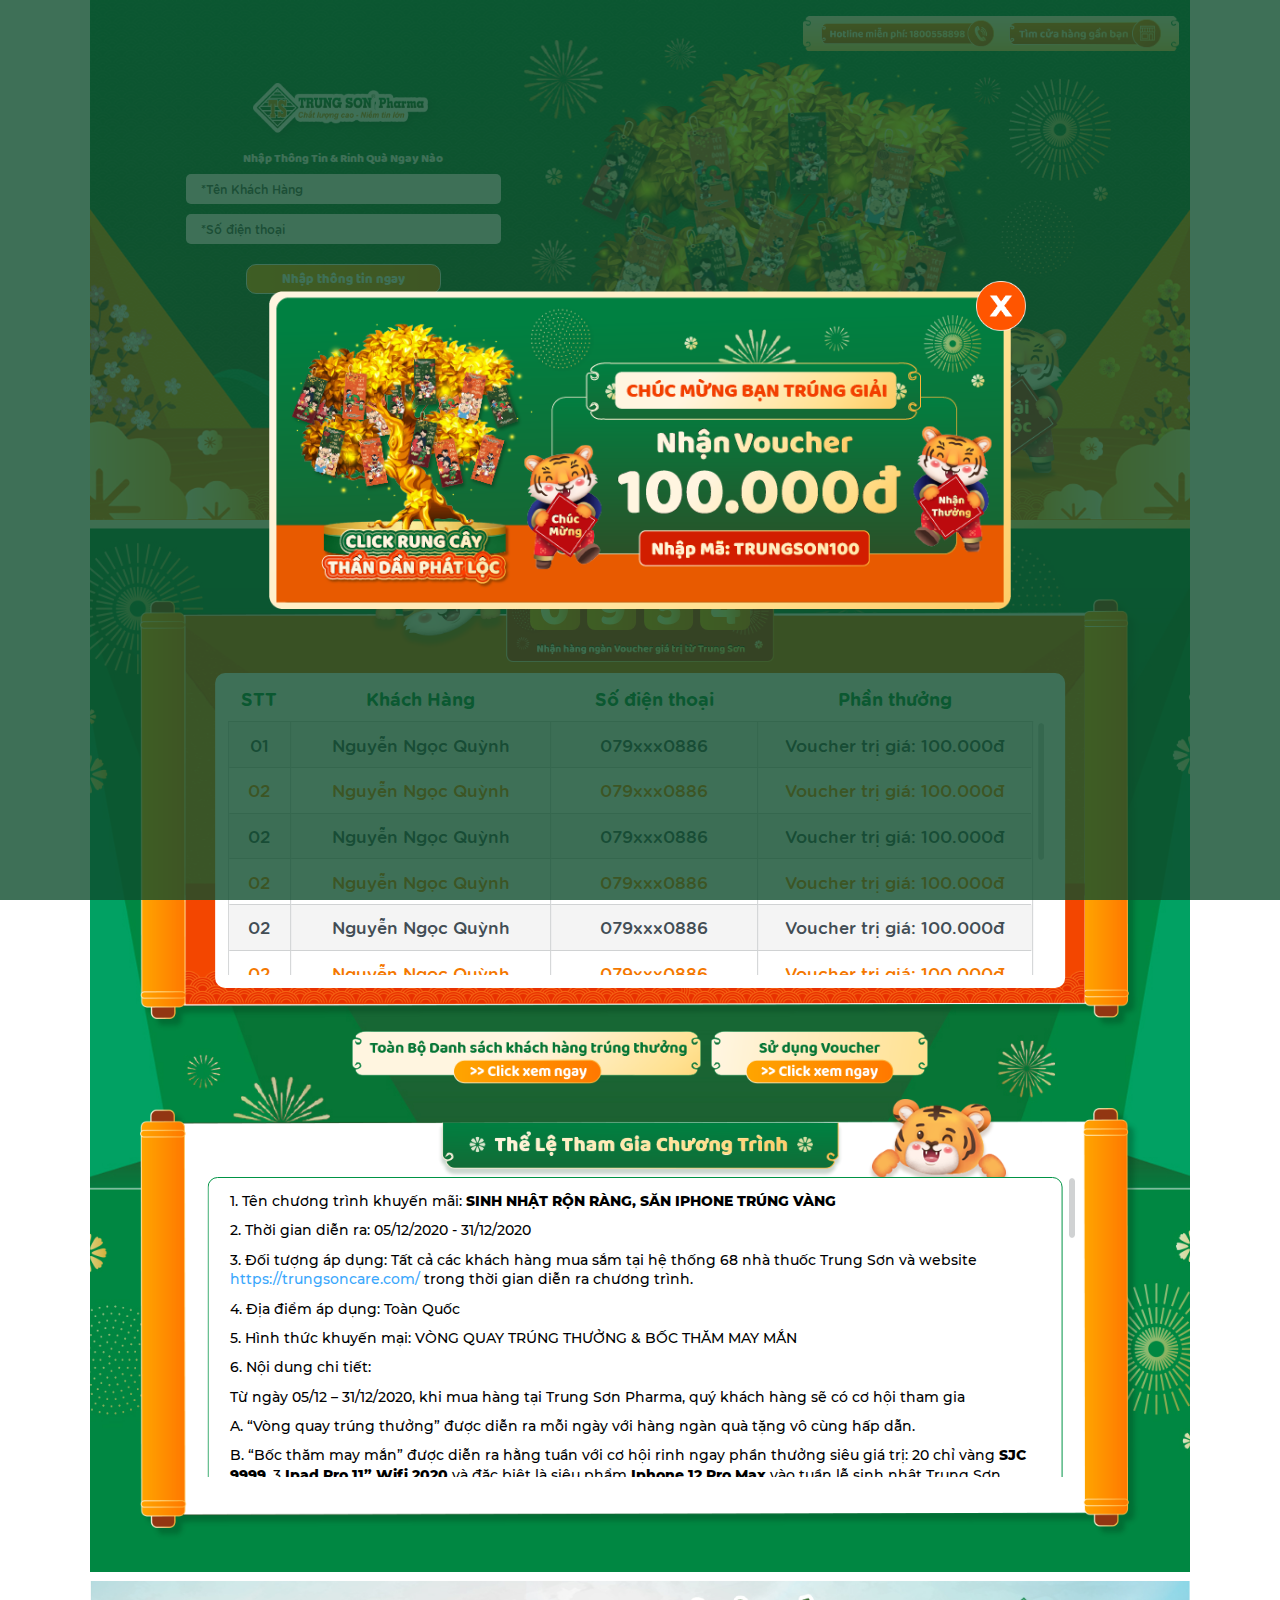
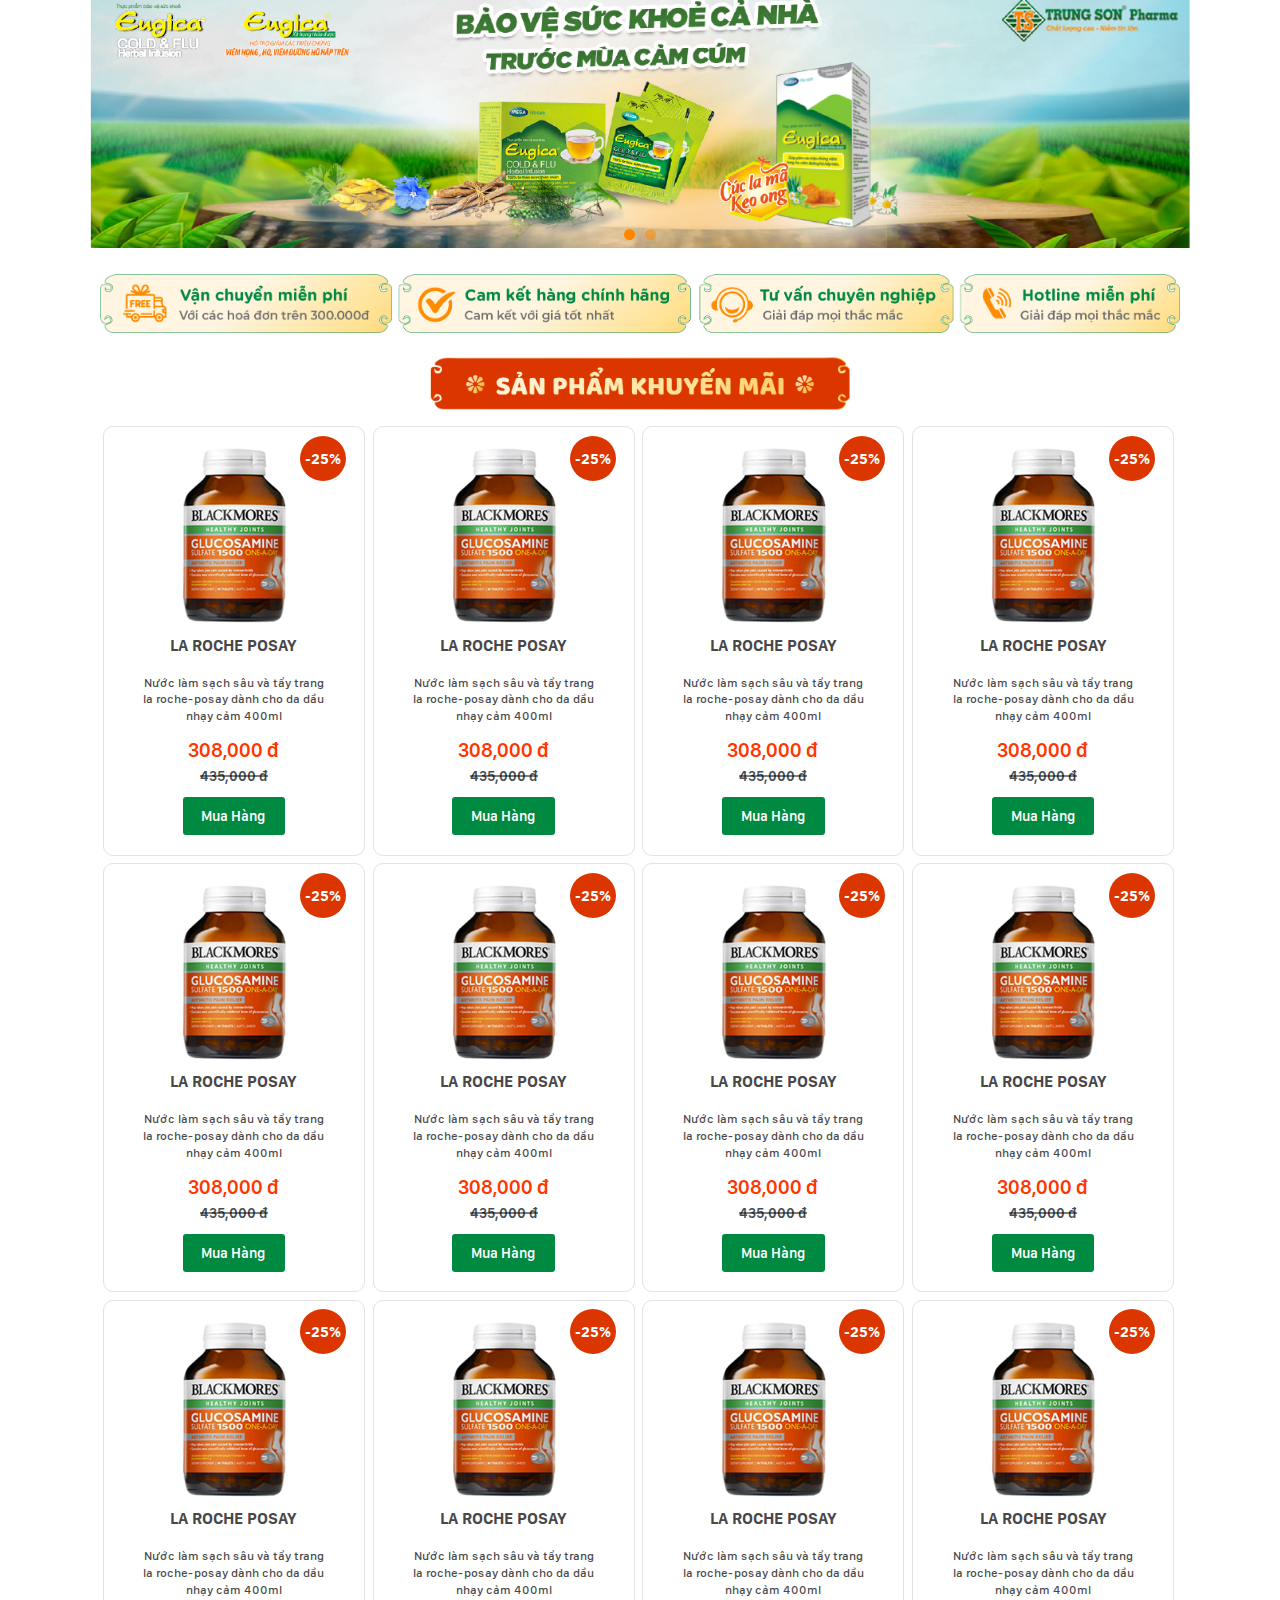
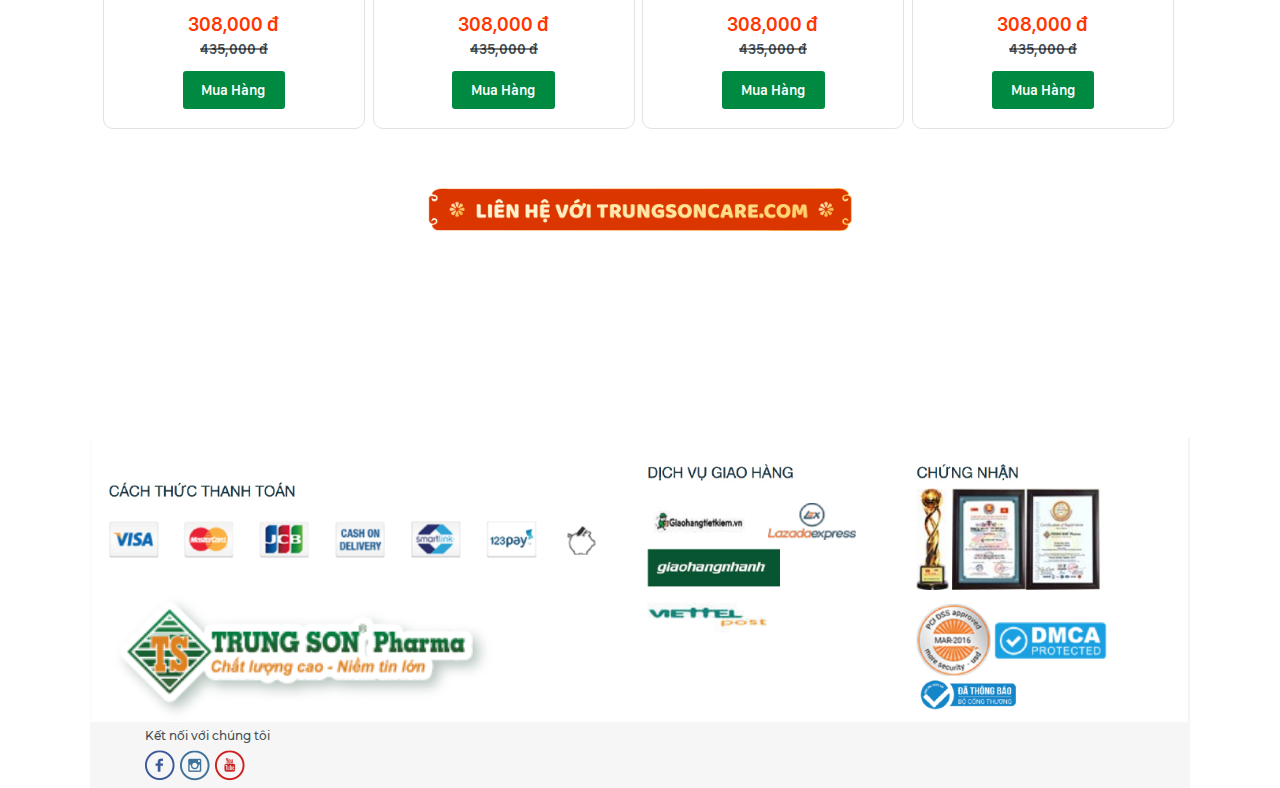
==== commit 142f21f3: "update" ====
--- a/html_2021/index.html
+++ b/html_2021/index.html
@@ -36,6 +36,11 @@
 </head>
 
 <body data-page="trang-chu">
+    <div class="audio__hidden">
+        <audio id="mp3__background">
+            <source src="audio/demo.mp3" type="audio/mpeg">
+        </audio>
+    </div>
     <div class="fs-loading" style="position:fixed;left:0;top:0;right:0;bottom:0;background:#fff;z-index:1000"></div>
     <div class="fs-page">
 
@@ -103,6 +108,7 @@
                                 <div class="bg__all_prize">
                                     <div class="fs-pic bg__organe">
                                         <img class="fs-pc" src="images/bg_organe.png" alt="Cây may mắn">
+                                        <img class="fs-sp" src="images/bg_organe_sp.png" alt="Cây may mắn">
                                     </div>
                                     <div class="fs-pic title__number--prize">
                                         <img src="images/total_number.png" alt="Cây may mắn">
@@ -119,13 +125,19 @@
                                 </div>
                                 <div class="list__table">
                                     <div class="list__result__box">
-                                        <div class="table__head">
+                                        <div class="table__head fs-pc">
                                             <div class="item__head result__serial">STT</div>
                                             <div class="item__head result__name">Khách Hàng</div>
                                             <div class="item__head result__phone">Số điện thoại</div>
                                             <div class="item__head result__voucher">Phần thưởng</div>
                                         </div>
                                         <div class="table__body">
+                                            <div class="table__head fs-sp">
+                                                <div class="item__head result__serial">STT</div>
+                                                <div class="item__head result__name">Khách Hàng</div>
+                                                <div class="item__head result__phone">Số điện thoại</div>
+                                                <div class="item__head result__voucher">Phần thưởng</div>
+                                            </div>
                                             <ul>
                                                 <li>
                                                     <div class="item__body result__serial">
@@ -249,7 +261,8 @@
                                     data-href="popup-list-customer.html">
                                     <img src="images/btn_all_list.png" alt="Toàn bộ danh sách">
                                 </div>
-                                <a href="javacript:void(0);" class="fs-pic pic__link pic__voucher">
+                                <a href="https://trungsoncare.com/" target="_blank"
+                                    class="fs-pic pic__link pic__voucher">
                                     <img src="images/btn_show_voucher.png" alt="Sử dụng voucher">
                                 </a>
                             </div>
@@ -259,6 +272,7 @@
                                 <div class="bg__all_prize">
                                     <div class="fs-pic bg__organe">
                                         <img class="fs-pc" src="images/bg_white.png" alt="Cây may mắn">
+                                        <img class="fs-sp" src="images/bg_white_sp.png" alt="Cây may mắn">
                                     </div>
                                     <div class="fs-pic title__tnc">
                                         <img src="images/title_tnc.png" alt="Cây may mắn">
@@ -432,14 +446,16 @@
                                 <div class="swiper-slide">
                                     <a href="javascript:void(0);">
                                         <div class="fs-pic">
-                                            <img src="images/slider.jpg" alt="Mừng sinh nhật rộn ràng">
+                                            <img class="fs-pc" src="images/slider.jpg" alt="Mừng sinh nhật rộn ràng">
+                                            <img class="fs-sp" src="images/slider.jpg" alt="Mừng sinh nhật rộn ràng">
                                         </div>
                                     </a>
                                 </div>
                                 <div class="swiper-slide">
                                     <a href="javascript:void(0);">
                                         <div class="fs-pic">
-                                            <img src="images/slider.jpg" alt="Mừng sinh nhật rộn ràng">
+                                            <img class="fs-pc" src="images/slider.jpg" alt="Mừng sinh nhật rộn ràng">
+                                            <img class="fs-sp" src="images/slider.jpg" alt="Mừng sinh nhật rộn ràng">
                                         </div>
                                     </a>
                                 </div>
@@ -458,7 +474,8 @@
                     <div class="fs-box">
                         <div class="services__banner">
                             <div class="fs-pic service__pic">
-                                <img src="images/services.png" alt="Dịch vụ">
+                                <img class="fs-pc" src="images/services.png" alt="Dịch vụ">
+                                <img class="fs-sp" src="images/services_sp.png" alt="Dịch vụ">
                             </div>
                         </div>
                         <div class="title__product">
@@ -836,7 +853,7 @@
         <!--/Popup-->
 
         <!-- pop game -->
-        <div class="modal">
+        <div class="modal active">
             <div class="modal_inr">
                 <div class="close-modal"><img src="images/icon-close.png" alt="Close"></div>
                 <div class="fs-box">
@@ -848,7 +865,7 @@
         </div>
 
         <!-- pop tnc -->
-        <div class="popup-overlay-tnc active">
+        <div class="popup-overlay-tnc">
             <div class="popup-inr tnc__pop">
                 <div class="close-but-tnc"><img src="images/icon-close.png" alt="Close"></div>
                 <div class="fs-box">
--- a/html_2021/css/layout.css
+++ b/html_2021/css/layout.css
@@ -75,6 +75,7 @@
 	height:0;
 	clear:both;
 }
+
 
 /*LAYOUT COMMON*/
 .fs-page,
@@ -595,7 +596,7 @@
 }
 .footer-top .fs-box{
 	flex: 0 0 33.333%;
-	max-width: 0 0 33.333%;
+	max-width:33.333%;
 }
 .footer-top li{
 	position: relative;
@@ -785,6 +786,29 @@
   .swiper-container-fade .swiper-slide-active .swiper-slide-active {
     pointer-events:auto;
   }
+  .pt__tiger{
+	  animation: shake 1s linear infinite alternate;
+  }
+  .pt__tiger--2{
+	animation: shake 1s linear infinite alternate;
+  }
+  @keyframes shake {
+	10%, 90% {
+	  transform: translate3d(-1px, 0, 0);
+	}
+	
+	20%, 80% {
+	  transform: translate3d(2px, 0, 0);
+	}
+  
+	30%, 50%, 70% {
+	  transform: translate3d(-4px, 0, 0);
+	}
+  
+	40%, 60% {
+	  transform: translate3d(4px, 0, 0);
+	}
+  }
 
 @media screen and (max-width: 1389px){
 	/* Header */
@@ -926,7 +950,7 @@
 	} */
 
 	.footer-top {
-		padding: 5%;
+		padding: 3% 2% 2% 2%;
 	}
 	.footer-top p, .fs-social p {
 		font-size: 3.5vw;
@@ -938,6 +962,26 @@
 		font-size: 3.5vw;
 		margin-bottom: 3%;
 	}
+	.title__footer {
+		width: 90%;
+		margin: 0 auto 3% auto;
+	}
+	.list__box {
+		padding: 0;
+	}
+	.footer-top .fs-box {
+		flex: 0 0 49%;
+		max-width: 49%;
+		padding: 0 1%;
+		margin-bottom: 2%;
+	}
+	.footer-top .fs-box:last-child{
+		flex: 0 0 100%;
+		max-width: 100%;
+	}
+	.footer-top p, .fs-social p, .footer-top li a {
+		font-size: 3.2vw;
+	}
 }
 @media screen and (max-width:520px) { 
 
--- a/html_2021/css/home.css
+++ b/html_2021/css/home.css
@@ -1,3 +1,11 @@
+/* Audio */
+.audio__hidden{
+    position: absolute;
+    top: 0;
+    left: 0;
+    opacity: 0;
+}
+
 /* Banner */
 .banner-inr{
     position: relative;
@@ -171,7 +179,7 @@
     justify-content: center;
     align-items: center;
     padding: 0.3% 1%;
-    z-index: 1;
+    z-index: 2;
 }
 .item__hotline{
     flex: 0 0 49%;
@@ -658,12 +666,16 @@
 }
 
 
+
 .table__head, .table__body li {
 	position: relative;
 	display: flex;
 	align-items: center;
 	flex-wrap: wrap;
 	text-align: center;
+}
+.table__head.fs-sp{
+    display: none;
 }
 
 .item__head, .item__body {
@@ -734,6 +746,7 @@
     max-height: 32.9rem;
     overflow: hidden;
     overflow-y: auto;
+    -webkit-overflow-scrolling: touch;
     border-top: 1px solid #D0D2D3;
     border-right: 1px solid #D0D2D3;
     border-left: 1px solid #D0D2D3;
@@ -1033,24 +1046,6 @@
     .rank-inr {
         max-width: 110rem;
     }
-    .rank-outer .small-title, .tnc-inr .small-title {
-        font-size: 2rem;
-    }
-    .item-rank-top .txt-prize{
-        font-size: 0.9rem;
-        bottom: -21%;
-    }
-    .fs-box-empty p {
-        font-size: 2rem;
-    }
-    .text-prize{
-        font-size: 1rem;
-        padding: 0 0.5rem;
-    }
-    .list-but-inr .item-but .fs-but {
-        border: 1px solid #ffd3a2;
-        font-size: 1.4rem;
-    }
     .content-tnc p {
         font-size: 1.4rem;
         color: #000;
@@ -1072,14 +1067,14 @@
         top: auto;
         left: auto;
         width: 100%;
-        padding: 5%;
+        padding: 15% 5% 0 5%;
         -webkit-transform: none;
         transform: none;
         background: url(../images/bg-form-sp.jpg) repeat-y center center;
         background-size: contain;
     }
     .banner-box .swiper-pagination {
-        bottom: 2vw;
+        bottom: 2vw;    font-size: 4.3vw;
         right: 5%;
     }
     .box-logo {
@@ -1087,7 +1082,7 @@
         margin: 0 auto 1.333vw auto;
     }
     .box-input-user h2, .box-input-code h2 {
-        font-size: 4vw;
+        font-size: 4.3vw;
         margin-bottom: 2vw;
     }
     .box-input-code .input-code input[type="text"] {
@@ -1102,12 +1097,12 @@
     .box-input-user .fs-group input[type='number'], 
     .box-input-user .fs-group input[type='password'] {
         padding: 0 2.666vw;
-        height: 10.666vw;
+        height: 8.666vw;
         font-size: 3.5vw;
     }
     .box-input-user .fs-select-header {
         padding: 0 2.666vw;
-        height: 10.666vw;
+        height: 8.666vw;
     }
     .box-input-user .fs-select-header span {
         font-size: 3.5vw;
@@ -1118,10 +1113,10 @@
         padding-left: 2vw;
     }
     .box-input-user .fs-but {
-        height: 10.666vw;
-        font-size: 4.5vw;
-        line-height: 10.666vw;
-        width: 75%;
+        height: 8.666vw;
+        font-size: 4vw;
+        line-height: 8.666vw;
+        width: 55%;
     }
 
 
@@ -1145,7 +1140,7 @@
     }
 
     .rank-inr {
-        padding: 5% 0;
+        padding: 20% 0 0 0;
     }
     .rank-inr .fs-box {
         width: 95%;
@@ -1180,40 +1175,7 @@
         height: 8.6666vw;
     }
 
-    .box-rank-top {
-        margin-bottom: 5%;
-    }
-    .item-rank-top {
-        width: 65%;
-        padding: 10vw 0;
-    }
-    .box-list-rank {
-        justify-content: space-between;
-    }
-    .item-rank{
-        margin-bottom: 2.666vw;
-        margin-right: 0;
-    }
-    .item-rank:nth-child(1),
-    .item-rank:nth-child(2) {
-        flex: 0 0 50%;
-        max-width: 50%;
-        padding: 0 9.2%;
-    }
-    .item-rank:nth-child(3),
-    .item-rank:nth-child(4),
-    .item-rank:nth-child(5) {
-        flex: 0 0 31.2%;
-        max-width: 31.2%;
-    }
-    .text-prize {
-        font-size: 2vw;
-        padding: 0 2vw;
-    }
-    .item-rank-top .txt-prize {
-        bottom: -6.8vw;
-        font-size: 2vw;
-    }
+   
 
     .box-tnc {
         padding: 5% 0;
@@ -1227,7 +1189,7 @@
         padding: 0 4%;
     }
     .content-tnc {
-        max-height: 90vw;
+        max-height: initial;
         padding: 4% 5%;
     }
     .content-tnc p {
@@ -1244,10 +1206,12 @@
         font-size: 2.2vw;
     }
 
-
+    .slider-inr {
+        padding-bottom: 1vw;
+    }
 
     .product-inr {
-        width: 90%;
+        width: 100%;
     }
     .fs-title {
         margin-bottom: 4vw;
@@ -1361,4 +1325,139 @@
     .item-service .fs-txt p {
         font-size: 3.2vw;
     }
+
+
+    /* Hotline */
+    .hotline__box {
+        top: 4%;
+        right: 3%;
+        width: 65%;
+    }
+    .banner-inr {
+        display: flex;
+        flex-direction: column-reverse;
+    }
+    .title__number--prize {
+        top: -8%;
+        width: 52%;
+    }
+    .pt__tiger {
+        top: -7%;
+        left: 5%;
+        width: 20.6363%;
+    }
+    .number__player li {
+        height: 8.5vw;
+        line-height: 8.5vw;
+    }
+    .number__player li span {
+        font-size: 8vw;
+    }
+    .list__table {
+        top: 13.915%;
+        -webkit-border-radius: 1.366vw;
+        border-radius: 1.366vw;
+        overflow: hidden;
+        margin-left: 1.2%;
+    }
+
+
+    .item__head {
+        font-size: 4vw;
+    }
+    .item__body {
+        font-size: 3.5vw;
+    }
+    .list__result__box {
+        padding: 0;
+    }
+    .table__body {
+        max-height: 100vw;
+        overflow-x: auto;
+        padding-bottom: 0;
+    }
+    .table__head.fs-pc{
+        display: none;
+    }
+    .table__head.fs-sp {
+        display: flex;
+    }
+    .table__head, .table__body li {
+        flex-wrap: nowrap;
+    }
+    .item__head, .item__body {
+        padding: 3%;
+    }
+    .result__serial {
+        flex: 0 0 21.7369%;
+        max-width: 21.7369%;
+    }
+    .result__name {
+        flex: 0 0 53.398%;
+        max-width: 53.398%;
+    }
+    .result__phone {
+        flex: 0 0 44.725%;
+        max-width: 44.725%;
+    }
+    .result__voucher {
+        flex: 0 0 68.98%;
+        max-width: 68.98%;
+    }
+    .table__body li:nth-child(odd) {
+        background-color: transparent;
+    }
+    .table__body li:nth-child(even) {
+        background-color: transparent;
+    }
+    .table__body li:first-child .result__serial,
+    .table__body li:first-child .result__name,
+    .table__body li:first-child .result__phone,
+    .table__body li:first-child .result__voucher{
+        border-top: 1px solid #D0D2D3;
+    }
+    .table__body li:nth-child(odd) .result__serial,
+    .table__body li:nth-child(odd) .result__name,
+    .table__body li:nth-child(odd) .result__phone,
+    .table__body li:nth-child(odd) .result__voucher {
+        background-color: #f4f4f4;
+    }
+   
+    .box-link {
+        padding: 4% 0 0 0;
+        margin-bottom: 2.3923%;
+    }
+    .pic__all_list {
+        flex: 0 0 59%;
+        max-width: 59%;
+        margin-right: 1%;
+    }
+    .pic__voucher {
+        flex: 0 0 36%;
+        max-width: 36%;
+    }
+
+    .title__tnc {
+        top: 3%;
+        width: 67.5103%;
+    }
+    .pt__tiger--2 {
+        top: -3%;
+        right: 5%;
+        width: 17.1945%;
+    }
+    .box-scroll-tnc {
+        top: 7%;
+        left: 51.2%;
+        width: 86.5231%;
+        max-height: 111vw;
+        padding: 0 0 1% 0;
+    }
+    .services__banner {
+        margin: 0 auto 3vw auto;
+    }
+    .title__product__pic {
+        width: 72.1159%;
+        margin: 0 auto 3vw auto;
+    }
 }--- a/html_2021/css/popup.css
+++ b/html_2021/css/popup.css
@@ -75,6 +75,11 @@
 	visibility: hidden;
 	-webkit-transition: opacity 0.3s ease-in-out, visibility 0.3s ease-in-out;
 	transition: opacity 0.3s ease-in-out, visibility 0.3s ease-in-out;
+	-webkit-user-select: none;
+	-moz-user-select: none; 
+	-ms-user-select: none; 
+	-o-user-select: none;
+	user-select: none;
 }
 .modal.active{
 	opacity: 1;
@@ -100,8 +105,14 @@
 	transform: translate(8%, -7%) scale(0.1);
 	-webkit-transition: transform 0.5s ease-in-out 0.1s;
 	transition: transform 0.5s ease-in-out 0.1s;
+	-webkit-user-select: none;
+	-moz-user-select: none; 
+	-ms-user-select: none; 
+	-o-user-select: none;
+	user-select: none;
 }
 .modal.active .modal_inr{
+	-webkit-transform: translate(0,0) scale(1);
 	transform: translate(0,0) scale(1);
 }
 
@@ -500,6 +511,32 @@
 	-webkit-transform: translateX(-50%);
     transform: translateX(-50%);
 }
+.but__confirm{
+	position: relative;
+}
+.but__confirm .but__buy__confirm{
+	position: absolute;
+	top: 0;
+	left: 0;
+	width: 100%;
+	height: 100%;
+	-webkit-transition: opacity 0.2s linear;
+	transition: opacity 0.2s linear;
+}
+.but__confirm .btn__default{
+	position: relative;
+	opacity: 1;
+}
+.but__confirm .btn__active{
+	opacity: 0;
+}
+
+.but__confirm:hover .btn__default{
+	opacity: 0;
+}
+.but__confirm:hover .btn__active{
+	opacity: 1;
+}
 
 /* Tree */
 .lucky__tree .tree__pic{
@@ -507,6 +544,7 @@
     width: 39.8773%;
     height: auto;
     z-index: 1;
+	cursor: pointer;
 }
 .lucky__tree .but__shake--tree{
     position: absolute;
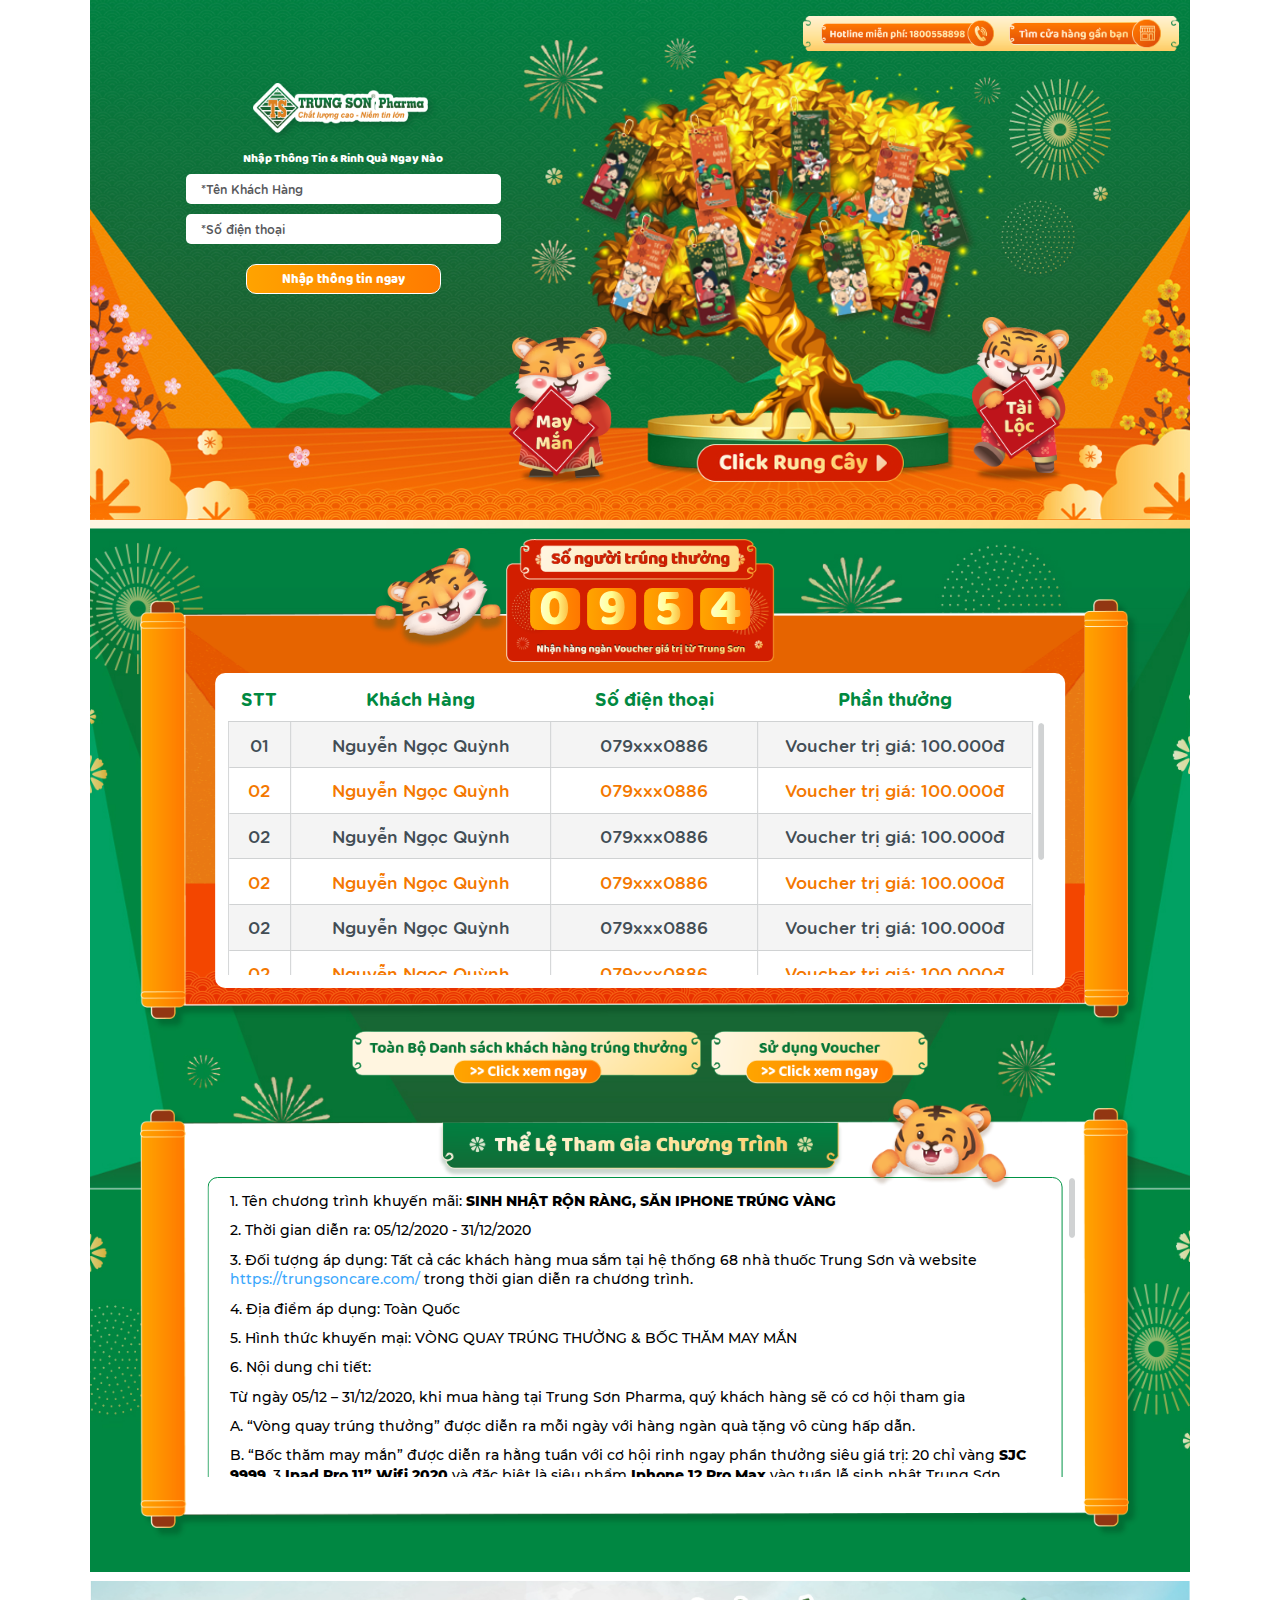
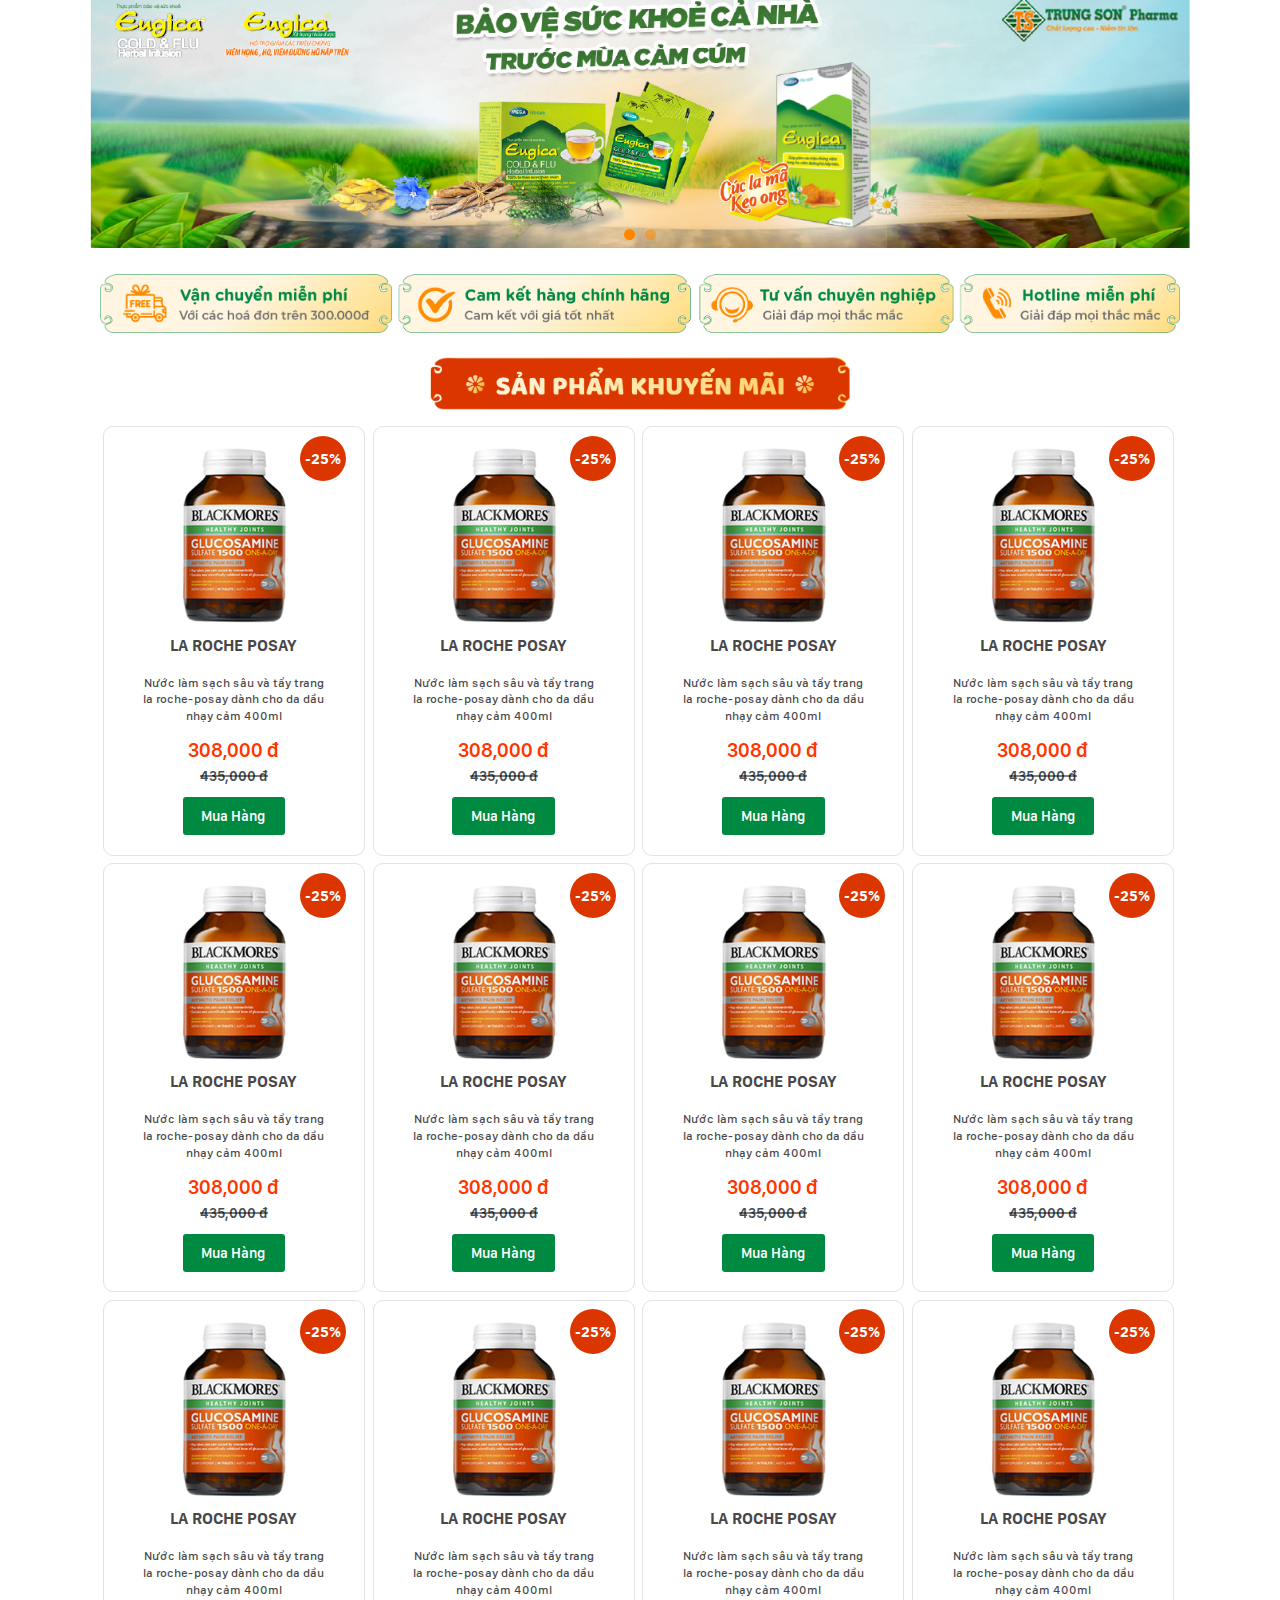
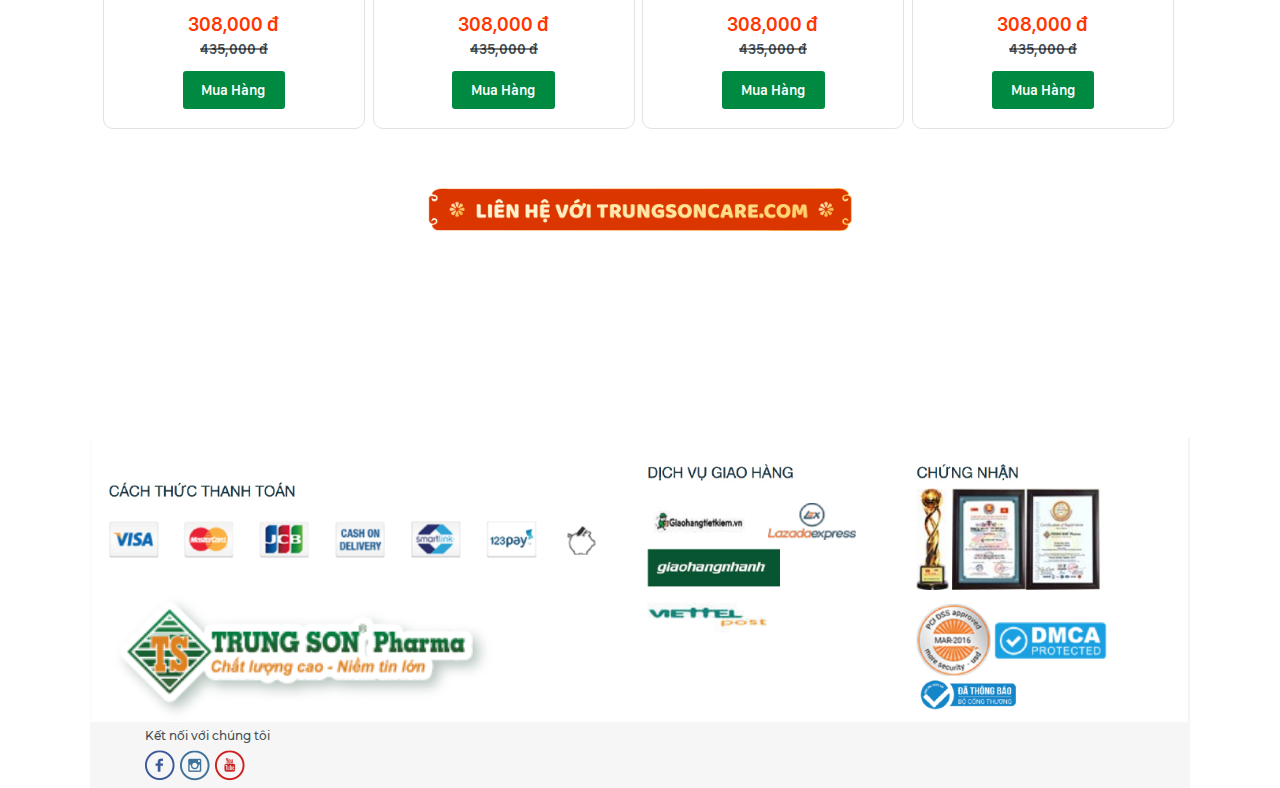
==== commit 1f50e489: "update aniamtion" ====
--- a/html_2021/index.html
+++ b/html_2021/index.html
@@ -66,7 +66,6 @@
                             </a>
                         </div>
                     </div>
-
                     <!-- add class is-form vào form-inr nếu nhập xong ô input nhập mã hoá đơn -->
                     <div class="box-form">
                         <div class="form-inr">
@@ -93,6 +92,15 @@
                                 </div>
                             </div>
                         </div>
+                    </div>
+
+                    <div class="patters__banner">
+                        <div class="pt__banner tree__pt"></div>
+                        <div class="pt__banner tiger__left"></div>
+                        <div class="pt__banner tiger__right"></div>
+                        <div class="pt__banner pt__flower--1"></div>
+                        <div class="pt__banner pt__flower--2"></div>
+                        <div class="pt__banner pt__flower--3"></div>
                     </div>
                 </div>
             </div>
@@ -853,7 +861,7 @@
         <!--/Popup-->
 
         <!-- pop game -->
-        <div class="modal active">
+        <div class="modal">
             <div class="modal_inr">
                 <div class="close-modal"><img src="images/icon-close.png" alt="Close"></div>
                 <div class="fs-box">
--- a/html_2021/css/layout.css
+++ b/html_2021/css/layout.css
@@ -786,11 +786,38 @@
   .swiper-container-fade .swiper-slide-active .swiper-slide-active {
     pointer-events:auto;
   }
-  .pt__tiger{
+  .tree__pt{
+	  -webkit-animation: shake 1s linear infinite alternate;
 	  animation: shake 1s linear infinite alternate;
   }
-  .pt__tiger--2{
-	animation: shake 1s linear infinite alternate;
+  .tiger__left, .pt__tiger{
+	-webkit-animation: rotateRight 0.5s linear infinite alternate;
+	animation: rotateRight 0.5s linear infinite alternate;
+  }
+  .tiger__right, .pt__tiger--2{
+	-webkit-animation: rotateLeft 0.5s linear infinite alternate;
+	animation: rotateLeft 0.5s linear infinite alternate;
+  }
+  .pt__flower--1, .pt__flower--2, .pt__flower--3{
+	-webkit-animation: scaleRotate 1.5s infinite linear alternate;
+	animation: scaleRotate 1.5s infinite linear alternate;
+	}
+  @-webkit-keyframes shake {
+	10%, 90% {
+	  transform: translate3d(-1px, 0, 0);
+	}
+	
+	20%, 80% {
+	  transform: translate3d(2px, 0, 0);
+	}
+  
+	30%, 50%, 70% {
+	  transform: translate3d(-4px, 0, 0);
+	}
+  
+	40%, 60% {
+	  transform: translate3d(4px, 0, 0);
+	}
   }
   @keyframes shake {
 	10%, 90% {
@@ -809,6 +836,118 @@
 	  transform: translate3d(4px, 0, 0);
 	}
   }
+
+  @-webkit-keyframes rotateLeft {
+    0%{
+        -webkit-transform: rotate(0deg);
+        -webkit-transform-origin: 50% 100%;
+        transform: rotate(0deg);
+        transform-origin: 50% 100%;
+    }
+    100%{
+        -webkit-transform: rotate(-8deg);
+        -webkit-transform-origin: 50% 100%;
+        transform: rotate(-8deg);
+        transform-origin: 50% 100%;
+    }
+}
+@keyframes rotateLeft {
+    0%{
+        -webkit-transform: rotate(0deg);
+        -webkit-transform-origin: 50% 100%;
+        transform: rotate(0deg);
+        transform-origin: 50% 100%;
+    }
+    100%{
+        -webkit-transform: rotate(-8deg);
+        -webkit-transform-origin: 50% 100%;
+        transform: rotate(-8deg);
+        transform-origin: 50% 100%;
+    }
+}
+
+
+@-webkit-keyframes rotateRight {
+    0%{
+        -webkit-transform: rotate(0deg);
+        -webkit-transform-origin: 50% 100%;
+        transform: rotate(0deg);
+        transform-origin: 50% 100%;
+    }
+    100%{
+        -webkit-transform: rotate(8deg);
+        -webkit-transform-origin: 50% 100%;
+        transform: rotate(8deg);
+        transform-origin: 50% 100%;
+    }
+}
+@keyframes rotateRight {
+    0%{
+        -webkit-transform: rotate(0deg);
+        -webkit-transform-origin: 50% 100%;
+        transform: rotate(0deg);
+        transform-origin: 50% 100%;
+    }
+    100%{
+        -webkit-transform: rotate(8deg);
+        -webkit-transform-origin: 50% 100%;
+        transform: rotate(8deg);
+        transform-origin: 50% 100%;
+    }
+}
+
+@-webkit-keyframes rotateRight {
+    0%{
+        -webkit-transform: rotate(0deg);
+        -webkit-transform-origin: 50% 100%;
+        transform: rotate(0deg);
+        transform-origin: 50% 100%;
+    }
+    100%{
+        -webkit-transform: rotate(8deg);
+        -webkit-transform-origin: 50% 100%;
+        transform: rotate(8deg);
+        transform-origin: 50% 100%;
+    }
+}
+@keyframes rotateRight {
+    0%{
+        -webkit-transform: rotate(0deg);
+        -webkit-transform-origin: 50% 100%;
+        transform: rotate(0deg);
+        transform-origin: 50% 100%;
+    }
+    100%{
+        -webkit-transform: rotate(8deg);
+        -webkit-transform-origin: 50% 100%;
+        transform: rotate(8deg);
+        transform-origin: 50% 100%;
+    }
+}
+
+@-webkit-keyframes scaleRotate {
+    0%{
+		-webkit-transform: scale(1) rotate(0deg);
+        transform: scale(1) rotate(0deg);
+    }
+    100%{
+		-webkit-transform: scale(1.3) rotate(360deg);
+        transform: scale(1.3) rotate(360deg);
+    }
+}
+@keyframes scaleRotate {
+    0%{
+		-webkit-transform: scale(1) rotate(0deg);
+        transform: scale(1) rotate(0deg);
+    }
+    100%{
+		-webkit-transform: scale(1.3) rotate(360deg);
+        transform: scale(1.3) rotate(360deg);
+    }
+}
+
+
+
 
 @media screen and (max-width: 1389px){
 	/* Header */
--- a/html_2021/css/home.css
+++ b/html_2021/css/home.css
@@ -189,6 +189,75 @@
 .store__hotline{
     flex: 0 0 43%;
     max-width: 43%;
+}
+
+.pt__banner{
+    position: absolute;
+    display: block;
+    height: auto;
+}
+.pt__banner::before{
+    content: '';
+    position: relative;
+    display: block;
+    width: 100%;
+}
+.tree__pt{
+    top: 6%;
+    right: 18%;
+    width: 38.18840%;
+    background: url(../images/tree.png) no-repeat center center;
+    background-size: 100% auto;
+    z-index: 1;
+}
+.tree__pt::before{
+    padding-top: 102.0872%;
+}
+.tiger__right{
+    top: 61%;
+    right: 11%;
+    width: 8.84057%;
+    background: url(../images/patterns/tiger-right.png) no-repeat center center;
+    background-size: 100% auto;
+}
+.tiger__right::before{
+    padding-top: 172.1311%;
+}
+.tiger__left{
+    top: 63%;
+    left: 38%;
+    width: 9.42028%;
+    background: url(../images/patterns/tiger-left.png) no-repeat center center;
+    background-size: 100% auto;
+}
+.tiger__left::before{
+    padding-top: 153.076%;
+}
+.pt__flower--1{
+    bottom: 10%;
+    left: 18%;
+    width: 1.9565%;
+    background: url(../images/patterns/flower-1.png) no-repeat center center;
+    background-size: 100% auto;
+}
+.pt__flower--2{
+    bottom: 25%;
+    right: 7%;
+    width: 1.9565%;
+    background: url(../images/patterns/flower-2.png) no-repeat center center;
+    background-size: 100% auto;
+}
+.pt__flower--3{
+    bottom: 10%;
+    right: 8%;
+    width: 2.1014%;
+    background: url(../images/patterns/flower-3.png) no-repeat center center;
+    background-size: 100% auto;
+}
+.pt__flower--1::before, 
+.pt__flower--2::before, 
+.pt__flower--3::before{
+    padding-top: 100%;
 }
 
 
@@ -442,6 +511,16 @@
     font-weight: 600;
     font-style: normal;
     text-transform: capitalize;
+    -webkit-transform: scale(1);
+    transform: scale(1);
+    -webkit-transition: transform 0.3s ease-in-out, box-shadow 0.3s ease-in-out;
+    transition: transform 0.3s ease-in-out, box-shadow 0.3s ease-in-out;
+}
+.item-product .fs-but:hover{
+    -webkit-transform: scale(1.1);
+    transform: scale(1.1);
+    -webkit-box-shadow: 0px 0px 15px 3px rgba(0,137,65,0.6); 
+    box-shadow: 0px 0px 15px 3px rgba(0,137,65,0.6);
 }
 .item-product .fs-but a{
     display: block;
@@ -898,6 +977,7 @@
     width: 14.1945%;
     background: url(../images/pattern_tiger-2.png) no-repeat center center;
     background-size: 100% auto;
+    z-index: 1;
 }
 .pt__tiger--2::before{
     content: '';
@@ -1119,6 +1199,40 @@
         width: 55%;
     }
 
+    .tree__pt {
+        top: auto;
+        right: 26%;
+        width: 49.1884%;
+        bottom: 3%;
+    }
+    .tiger__left {
+        bottom: 2%;
+        left: 20%;
+        width: 11%;
+        top: auto;
+        z-index: 2;
+    }
+    .tiger__right {
+        bottom: 2%;
+        right: 20%;
+        width: 10.5%;
+        top: auto;
+    }
+    .pt__flower--1 {
+        bottom: 19%;
+        width: 2.9565%;
+    }
+    .pt__flower--2 {
+        bottom: 19%;
+        right: 15%;
+        width: 2.9565%;
+    }
+    .pt__flower--3 {
+        bottom: 10%;
+        right: 14%;
+        width: 3.1014%;
+    }
+
 
 
     .text-list-inr {
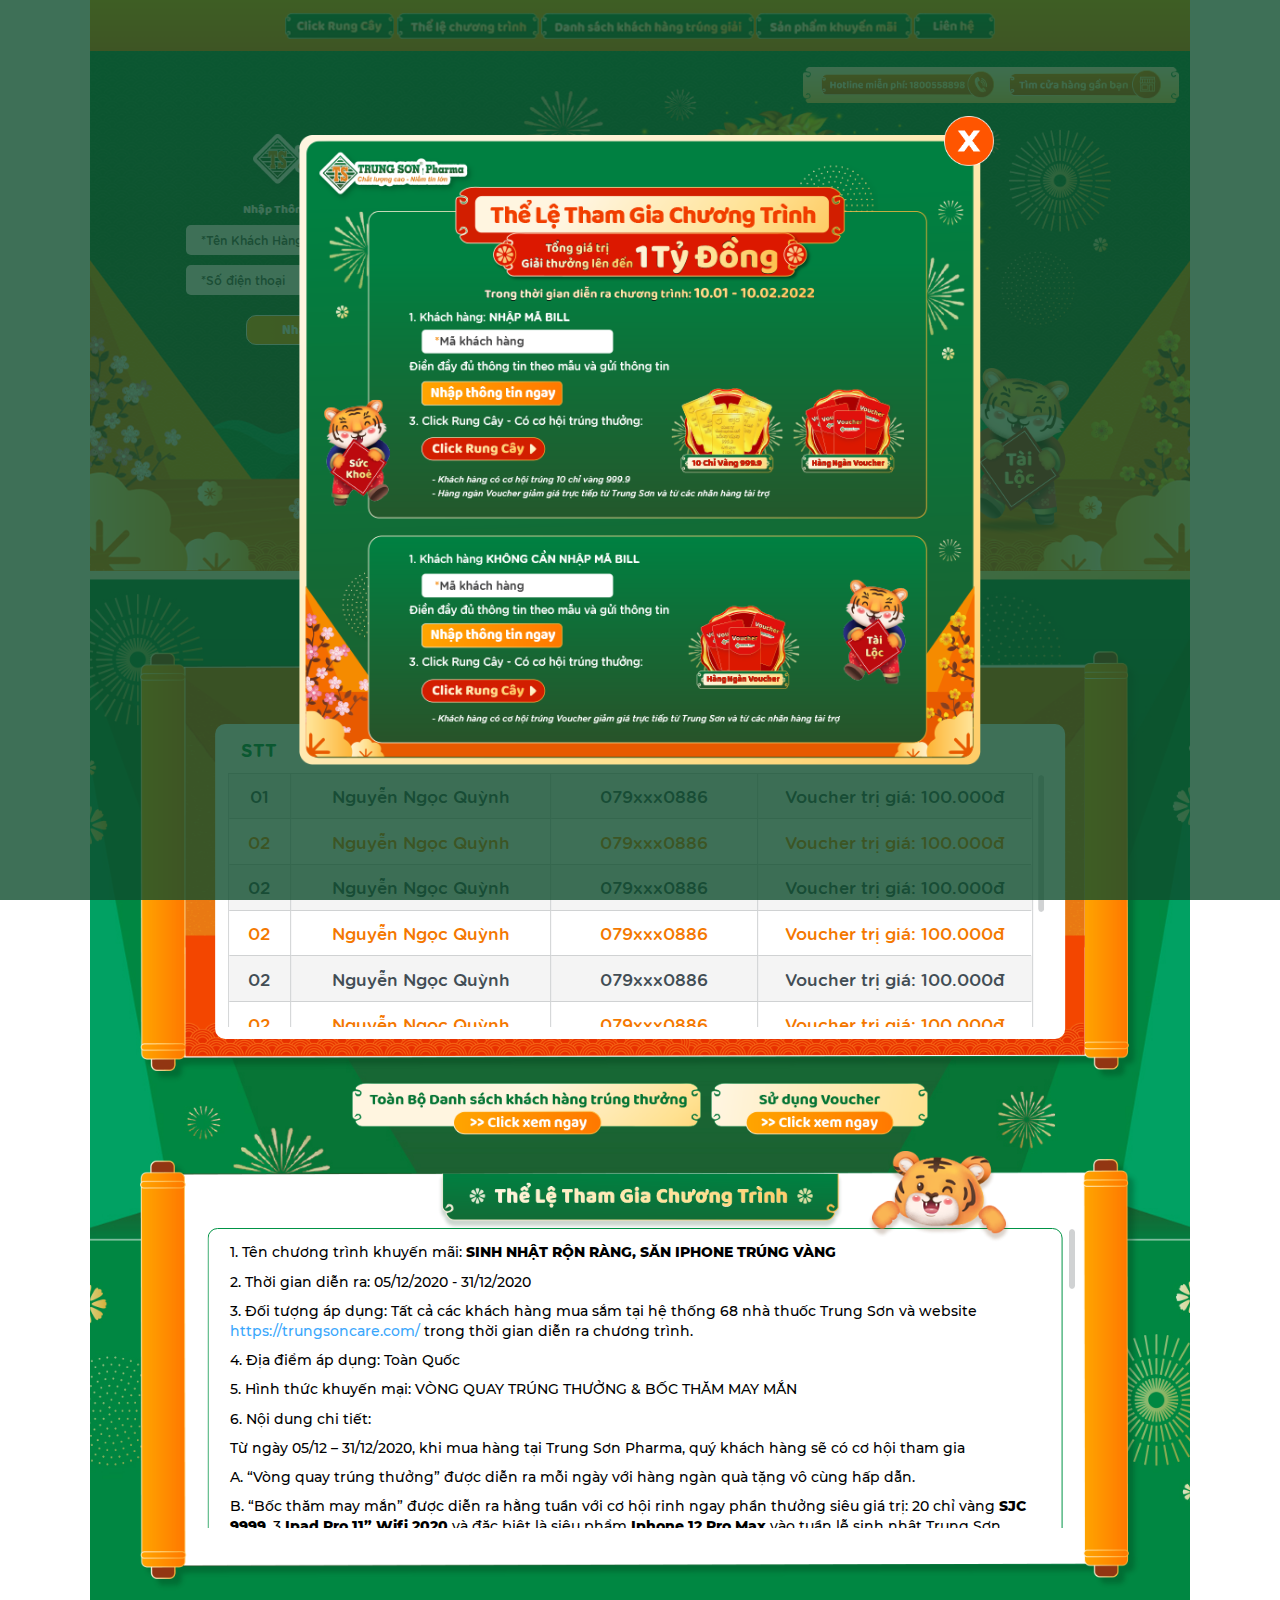
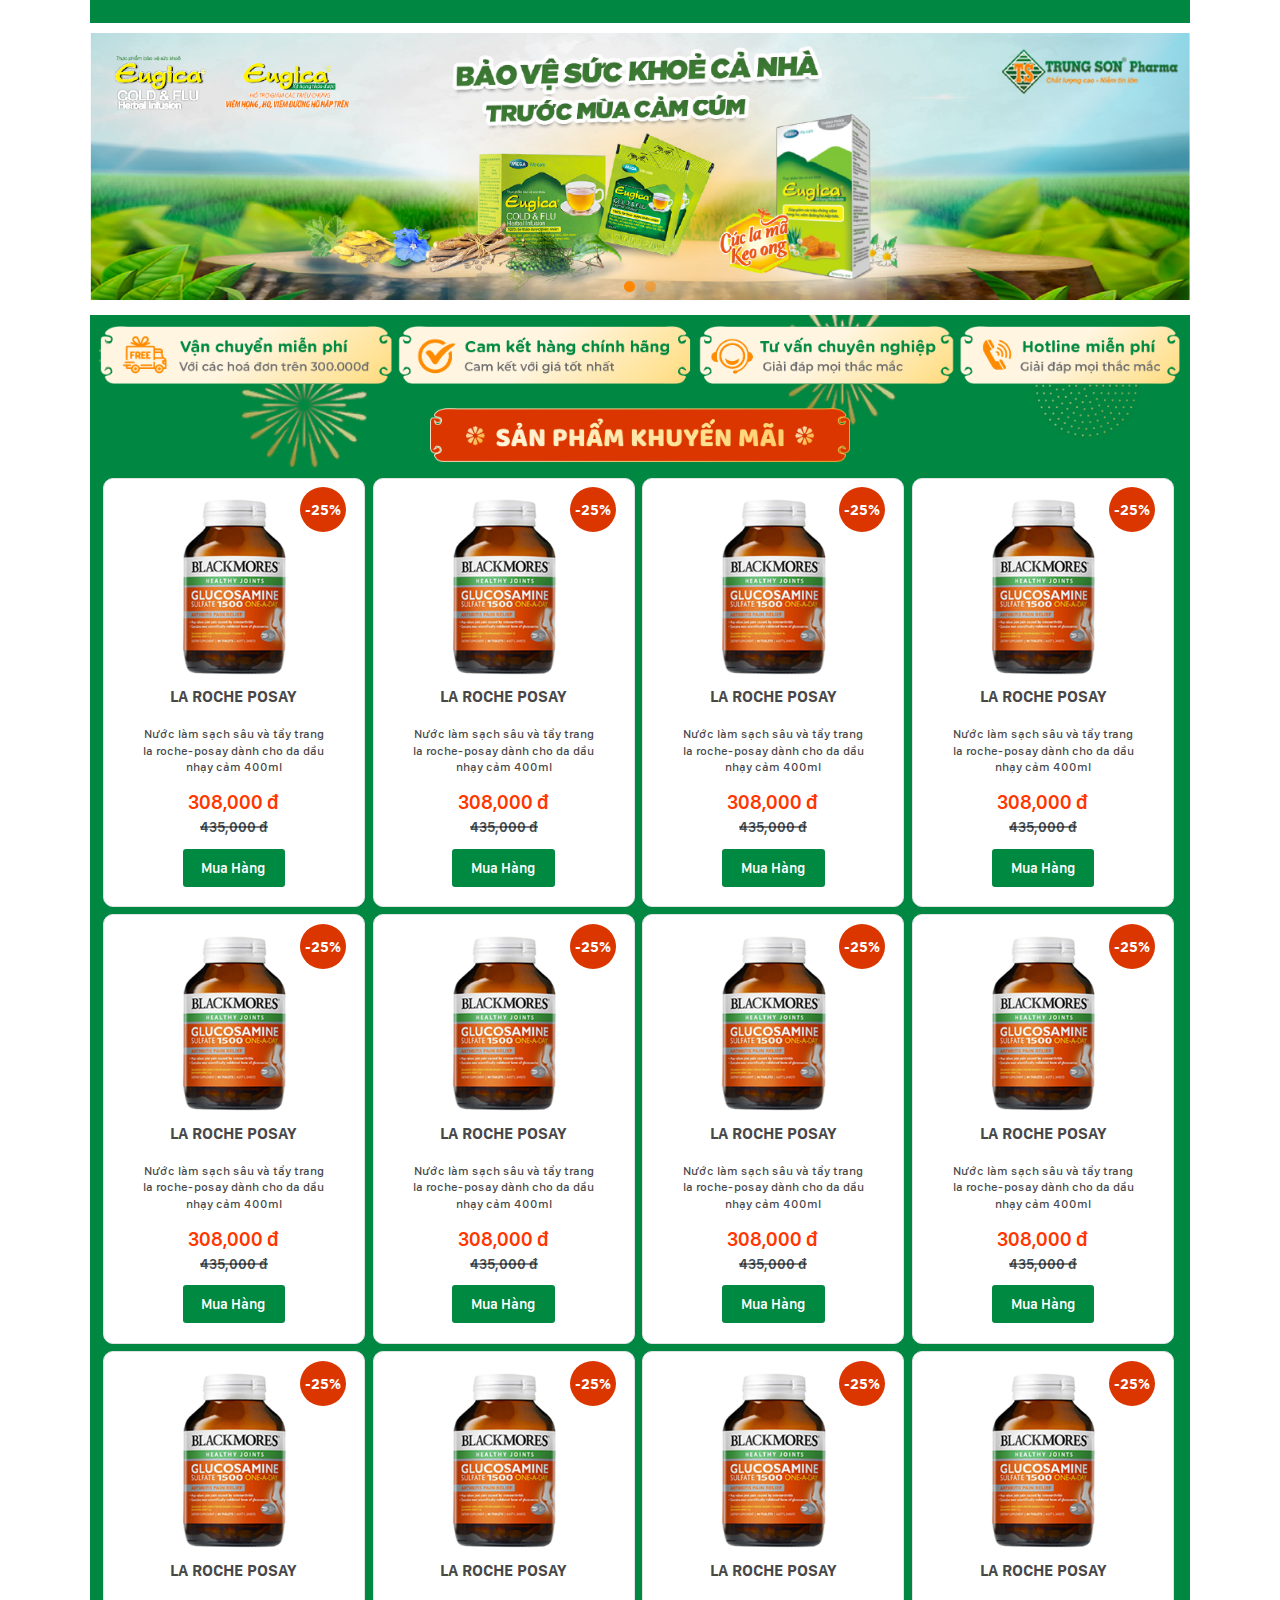
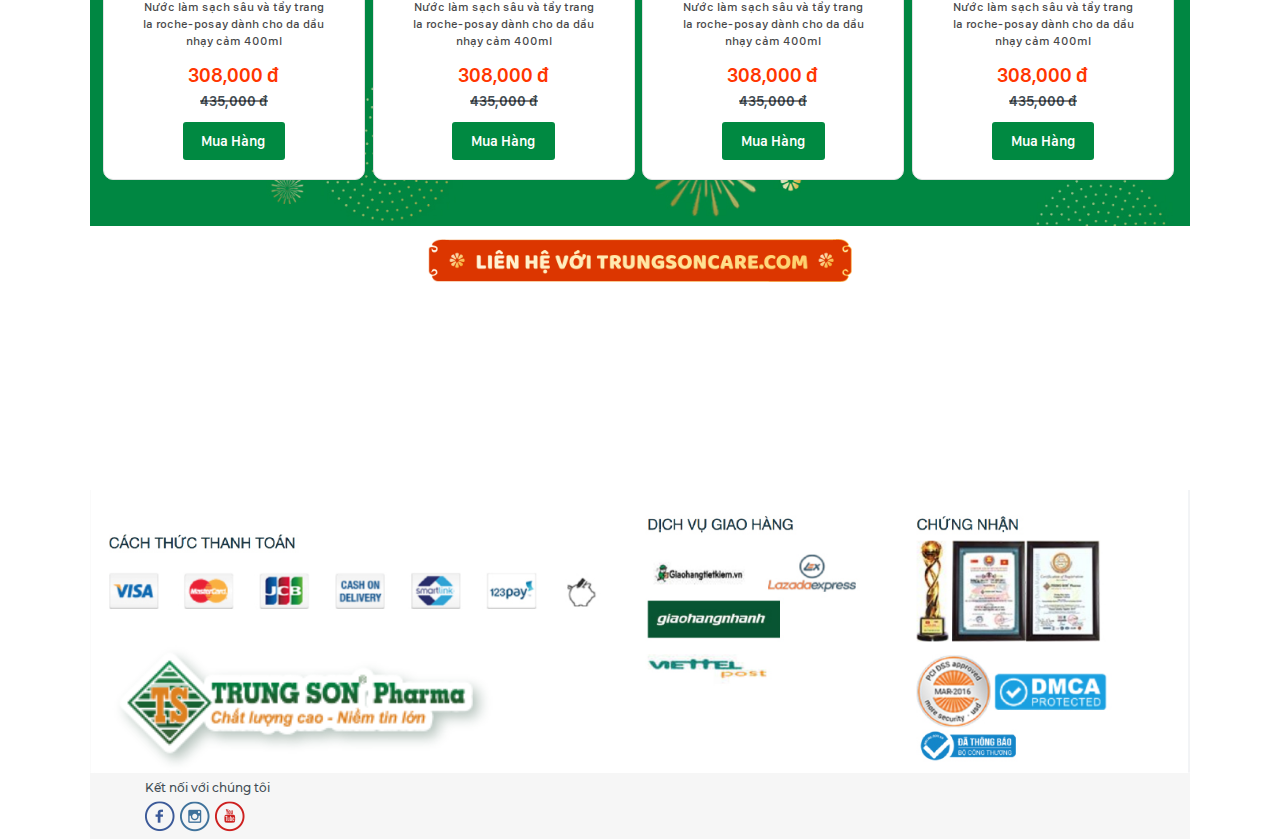
==== commit 9907034a: "update final" ====
--- a/html_2021/index.html
+++ b/html_2021/index.html
@@ -43,6 +43,52 @@
     </div>
     <div class="fs-loading" style="position:fixed;left:0;top:0;right:0;bottom:0;background:#fff;z-index:1000"></div>
     <div class="fs-page">
+
+        <!-- Header -->
+        <header class="fs-header">
+            <div class="header-inr">
+                <div class="nav">
+                    <ul>
+                        <li class="nav__rungcay" data-nav=".fs-banner">
+                            <a class="nav__pic fs-pic" href="javascript:void(0);">
+                                <img class="pic__menu nav__pic--default" src="images/nav/rung-cay.png" alt="rung cây">
+                                <img class="pic__menu nav__pic--active" src="images/nav/rung-cay-active.png"
+                                    alt="rung cây">
+                            </a>
+                        </li>
+                        <li class="nav__the-le" data-nav=".box-tnc">
+                            <a class="nav__pic fs-pic" href="javascript:void(0);">
+                                <img class="pic__menu nav__pic--default" src="images/nav/the-le.png" alt="Thể lệ">
+                                <img class="pic__menu nav__pic--active" src="images/nav/the-le-active.png" alt="Thể lệ">
+                            </a>
+                        </li>
+                        <li class="nav__danh-sach" data-nav=".box-prize">
+                            <a class="nav__pic fs-pic" href="javascript:void(0);">
+                                <img class="pic__menu nav__pic--default" src="images/nav/danh-sach.png"
+                                    alt="Danh sách trúng giải">
+                                <img class="pic__menu nav__pic--active" src="images/nav/danh-sach-active.png"
+                                    alt="Danh sách trúng giải">
+                            </a>
+                        </li>
+                        <li class="nav__san-pham" data-nav=".fs-product">
+                            <a class="nav__pic fs-pic" href="javascript:void(0);">
+                                <img class="pic__menu nav__pic--default" src="images/nav/san-pham.png"
+                                    alt="Sản phẩm khuyến mãi">
+                                <img class="pic__menu nav__pic--active" src="images/nav/san-pham-active.png"
+                                    alt="Sản phẩm khuyến mãi">
+                            </a>
+                        </li>
+                        <li class="nav__lien-he" data-nav=".fs-footer">
+                            <a class="nav__pic fs-pic" href="javascript:void(0);">
+                                <img class="pic__menu nav__pic--default" src="images/nav/lien-he.png" alt="liên hệ">
+                                <img class="pic__menu nav__pic--active" src="images/nav/lien-he-active.png"
+                                    alt="liên hệ">
+                            </a>
+                        </li>
+                    </ul>
+                </div>
+            </div>
+        </header>
 
         <!--Content-->
         <div class="fs-container">
@@ -866,14 +912,15 @@
                 <div class="close-modal"><img src="images/icon-close.png" alt="Close"></div>
                 <div class="fs-box">
                     <div class="fs-pic prize__pic">
-                        <img src="images/image_prize.png" alt="trúng quà">
+                        <img class="fs-pc" src="images/prize/chuc-may-man.png" alt="trúng quà">
+                        <img class="fs-sp" src="images/prize/chuc-may-man-sp.png" alt="trúng quà">
                     </div>
                 </div>
             </div>
         </div>
 
         <!-- pop tnc -->
-        <div class="popup-overlay-tnc">
+        <div class="popup-overlay-tnc active">
             <div class="popup-inr tnc__pop">
                 <div class="close-but-tnc"><img src="images/icon-close.png" alt="Close"></div>
                 <div class="fs-box">
--- a/html_2021/css/layout.css
+++ b/html_2021/css/layout.css
@@ -355,21 +355,12 @@
 .header-inr{
 	position:relative;
 	width: 100%;
-	max-width: 139rem;
+	max-width: 138rem;
 	margin: 0 auto;
-	text-align:right;
 	font-size:0;
-	background-color: #fff;
-	border: 1px solid rgb(146, 148, 151);
-}
-.hdr-inr{
-	position: relative;
-	display: flex;
-	flex-direction: row;
-	flex-wrap: wrap;
-	justify-content: space-between;
-	padding: 1.0791% 3.5%;
-	align-items: center;
+	padding: 1% 15.2%;
+	-webkit-background: linear-gradient(180deg, rgba(255,165,0,1) 0%, rgba(255,120,0,1) 100%);
+	background: linear-gradient(180deg, rgba(255,165,0,1) 0%, rgba(255,120,0,1) 100%);
 }
 .logo{
 	position: absolute;
@@ -415,6 +406,70 @@
 .item-nav .tel{
 	font-size: 2.7rem;
 	color: #FF8200;
+}
+
+.nav{
+	position: relative;
+}
+
+.nav ul{
+    position: relative;
+    display: flex;
+    justify-content: center;
+    align-items: center;
+    flex-wrap: wrap;
+}
+.nav ul li{
+	position: relative;
+	display: inline-block;
+    margin-right: 0.36%;
+
+}
+.nav ul li:last-child{
+	margin-right: 0;
+}
+.nav__pic--default{
+	position: relative;
+}
+.nav__pic--default{
+	opacity: 1;
+	-webkit-transition: opacity 0.3s ease-in-out;
+	transition: opacity 0.3s ease-in-out;
+}
+.nav__pic--active{
+	position: absolute;
+	opacity: 0;
+	left: 0;
+	top: 0;
+	width: 100%;
+	-webkit-transition: opacity 0.3s ease-in-out;
+	transition: opacity 0.3s ease-in-out;
+}
+.nav ul li:hover .nav__pic--default{
+	opacity: 0;
+}
+.nav ul li:hover .nav__pic--active{
+	opacity: 1;
+}
+.nav__rungcay{
+	flex: 0 0 15.375%;
+	max-width: 15.375%;
+}
+.nav__the-le{
+	flex: 0 0 20%;
+	max-width: 20%;
+}
+.nav__danh-sach{
+	flex: 0 0 29.875%;
+	max-width: 29.875%;
+}
+.nav__san-pham{
+	flex: 0 0 21.875%;
+	max-width: 21.875%;
+}
+.nav__lien-he{
+	flex: 0 0 11.375%;
+	max-width: 11.375%;
 }
 
 /*Title*/
@@ -1014,6 +1069,11 @@
 	}
 
 
+	.header-inr {
+		padding: 3% 1%;
+	}
+
+
 
 
 
--- a/html_2021/css/home.css
+++ b/html_2021/css/home.css
@@ -1454,6 +1454,7 @@
     .title__number--prize {
         top: -8%;
         width: 52%;
+        margin-left: 3vw;   
     }
     .pt__tiger {
         top: -7%;
@@ -1477,18 +1478,19 @@
 
 
     .item__head {
-        font-size: 4vw;
+        font-size: 3.2vw;
     }
     .item__body {
-        font-size: 3.5vw;
+        font-size: 2.8vw;
     }
     .list__result__box {
         padding: 0;
     }
     .table__body {
-        max-height: 100vw;
+        max-height: 95vw;
         overflow-x: auto;
         padding-bottom: 0;
+        min-height: 95vw;
     }
     .table__head.fs-pc{
         display: none;
@@ -1500,23 +1502,23 @@
         flex-wrap: nowrap;
     }
     .item__head, .item__body {
-        padding: 3%;
+        padding: 2.5%;
     }
     .result__serial {
-        flex: 0 0 21.7369%;
-        max-width: 21.7369%;
+        flex: 0 0 17%;
+        max-width: 17%;
     }
     .result__name {
         flex: 0 0 53.398%;
         max-width: 53.398%;
     }
     .result__phone {
-        flex: 0 0 44.725%;
-        max-width: 44.725%;
+        flex: 0 0 33.725%;
+        max-width: 33.725%;
     }
     .result__voucher {
-        flex: 0 0 68.98%;
-        max-width: 68.98%;
+        flex: 0 0 57.98%;
+        max-width: 57.98%;
     }
     .table__body li:nth-child(odd) {
         background-color: transparent;
--- a/html_2021/css/popup.css
+++ b/html_2021/css/popup.css
@@ -26,7 +26,7 @@
 	position:relative;
 	display:inline-block;
 	vertical-align:middle;
-	width:90%;
+	width: 95%;
 	height:auto;
 	max-width:90rem;
 	max-height:90vh;
@@ -531,12 +531,9 @@
 	opacity: 0;
 }
 
-.but__confirm:hover .btn__default{
-	opacity: 0;
-}
-.but__confirm:hover .btn__active{
-	opacity: 1;
-}
+
+
+
 
 /* Tree */
 .lucky__tree .tree__pic{
@@ -619,7 +616,7 @@
 
 @media screen and (max-width:1200px) {
 
-	.close-but {
+	.close-but, .close-modal, .close-but-tnc {
 		width: 4rem;
 		height: 4rem;
 	}
@@ -648,8 +645,13 @@
 } 
 
 
-@media screen and (min-width:1101px) and (max-height:800px){ 
-
+@media screen and (min-width:1101px){
+	.but__confirm:hover .btn__default{
+		opacity: 0;
+	}
+	.but__confirm:hover .btn__active{
+		opacity: 1;
+	}
 }
 
 @media screen and (min-width:1101px) and (max-height:720px){ 
@@ -667,7 +669,7 @@
 
 @media screen and (max-width:1100px) {
 
-	.close-but {
+	.close-but, .close-modal, .close-but-tnc {
 		position: absolute;
 		right: -3vw;
 		top: -3vw;
@@ -894,7 +896,66 @@
 		-webkit-border-radius: 6.6666vw;
 		border-radius: 6.6666vw;
 	}
+
+	/* popup confirm */
+	.pop__question .but__buy, 
+	.pop__question .but__no__buy {
+		width: 35%;
+	}
+
+	/* pop bill */
+	.pop__enter__bill .box-form {
+		left: 1%;
+		width: 38%;
+		position: absolute;
+		padding: 0;
+		background: none;
+		top: 16%;
+	}
+	.pop__enter__bill .box-input-user h2 {
+		font-size: 2.5vw;
+	}
+	.pop__enter__bill .box-input-user .fs-group {
+		width: 90%;
+		margin: 0 auto 2vw auto;
+	}
+	.pop__enter__bill .box-input-user .fs-group input[type='text'], 
+	.pop__enter__bill .box-input-user .fs-group input[type='email'], 
+	.pop__enter__bill .box-input-user .fs-group input[type='number'], 
+	.pop__enter__bill .box-input-user .fs-group input[type='password'] {
+		padding: 0 2vw;
+		height: 4.5vw;
+		font-size: 2.2vw;
+		-webkit-border-radius: 0.5vw;
+		border-radius: 0.5vw;
+		line-height: 1.4;
+	}
+	.pop__enter__bill .box-input-user .fs-but {
+		width: 50%;
+		height: 4.5vw;
+		font-size: 2.5vw;
+		line-height: 4.5vw;
+	}
+	.pop__enter__bill .lucky__tree .tree__pic {
+		top: 24%;
+	}
+
+	/* popup no bill */
+	.pop__no__bill .lucky__tree .tree__pic {
+		top: 21%;
+	}
+
+	/* popup prize */
+	.modal_inr {
+		width: 92%;
+	}
+
+	.modal.active .modal_inr{
+		-webkit-transform: translate(0,0) scale(1);
+		transform: translate(-8px,0) scale(1);
+	}
 } 
+
 
 @media screen and (max-width: 840px){
 	.link-fb{
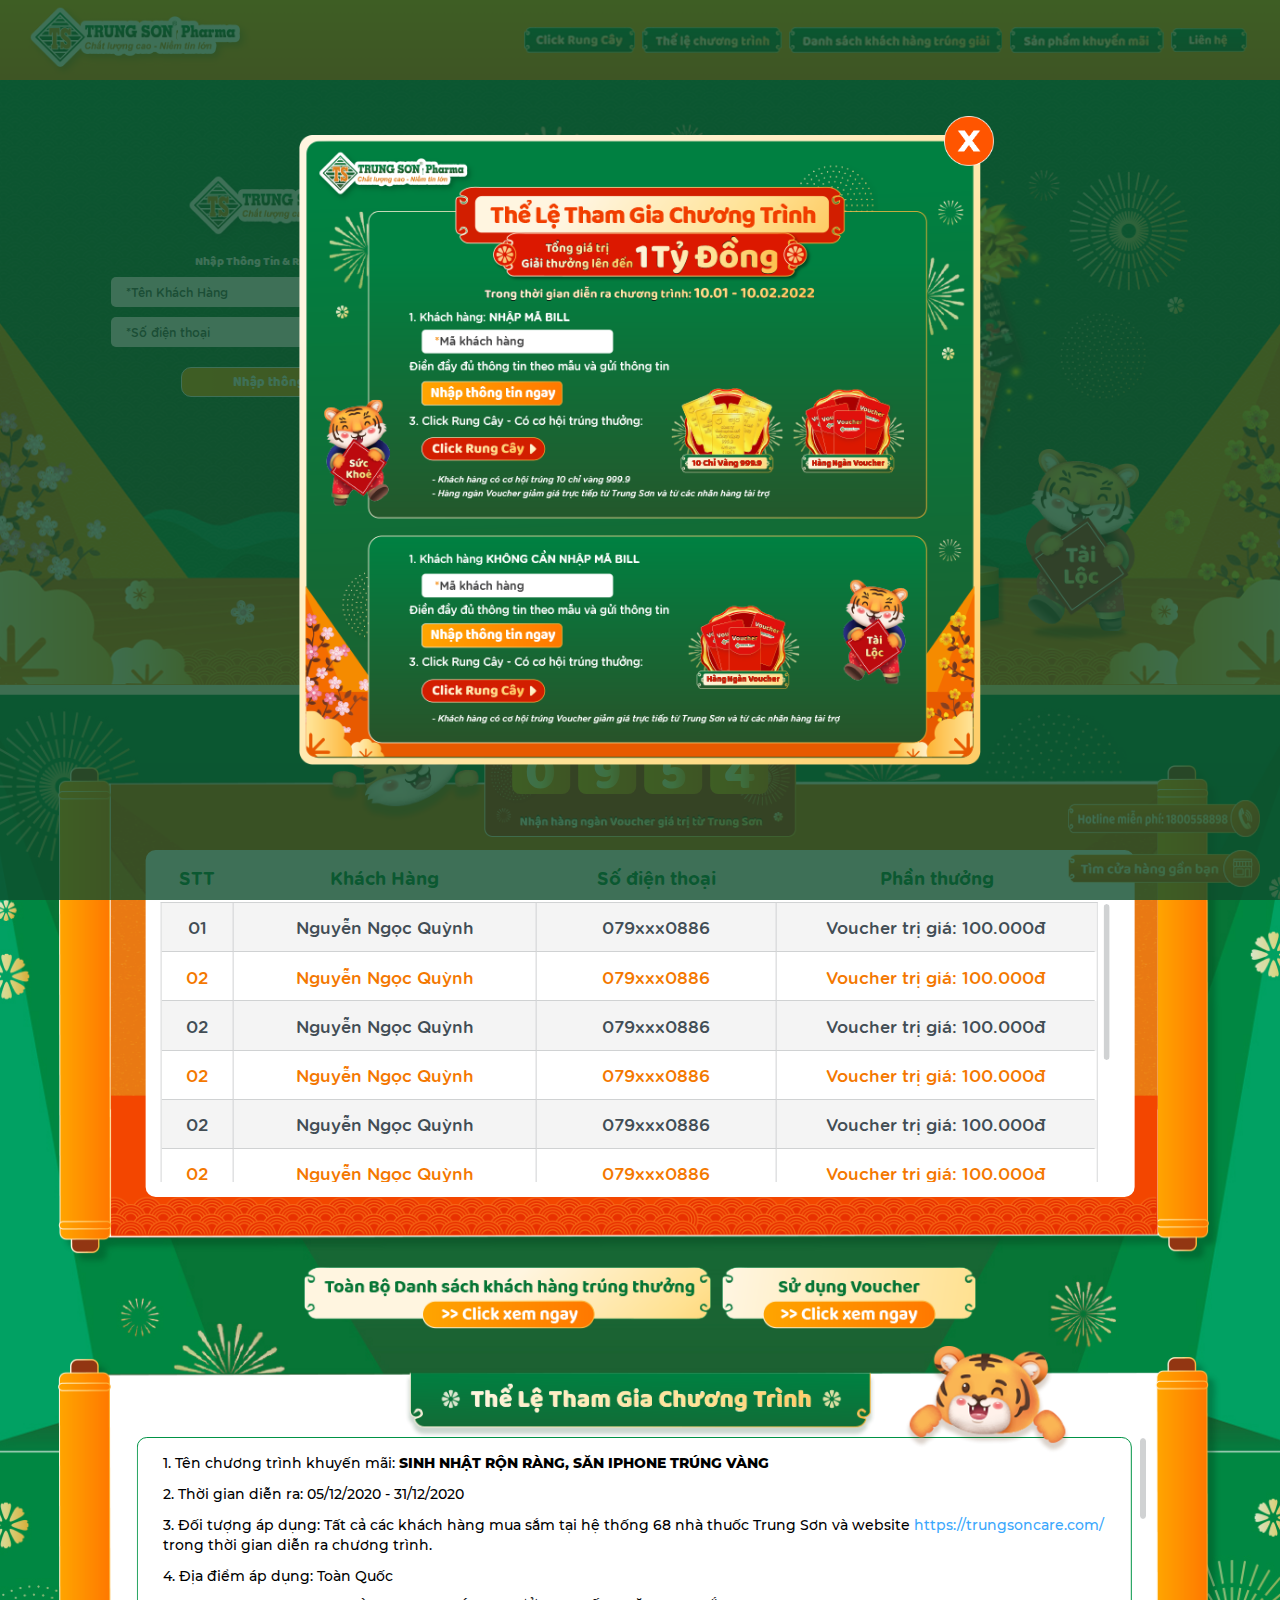
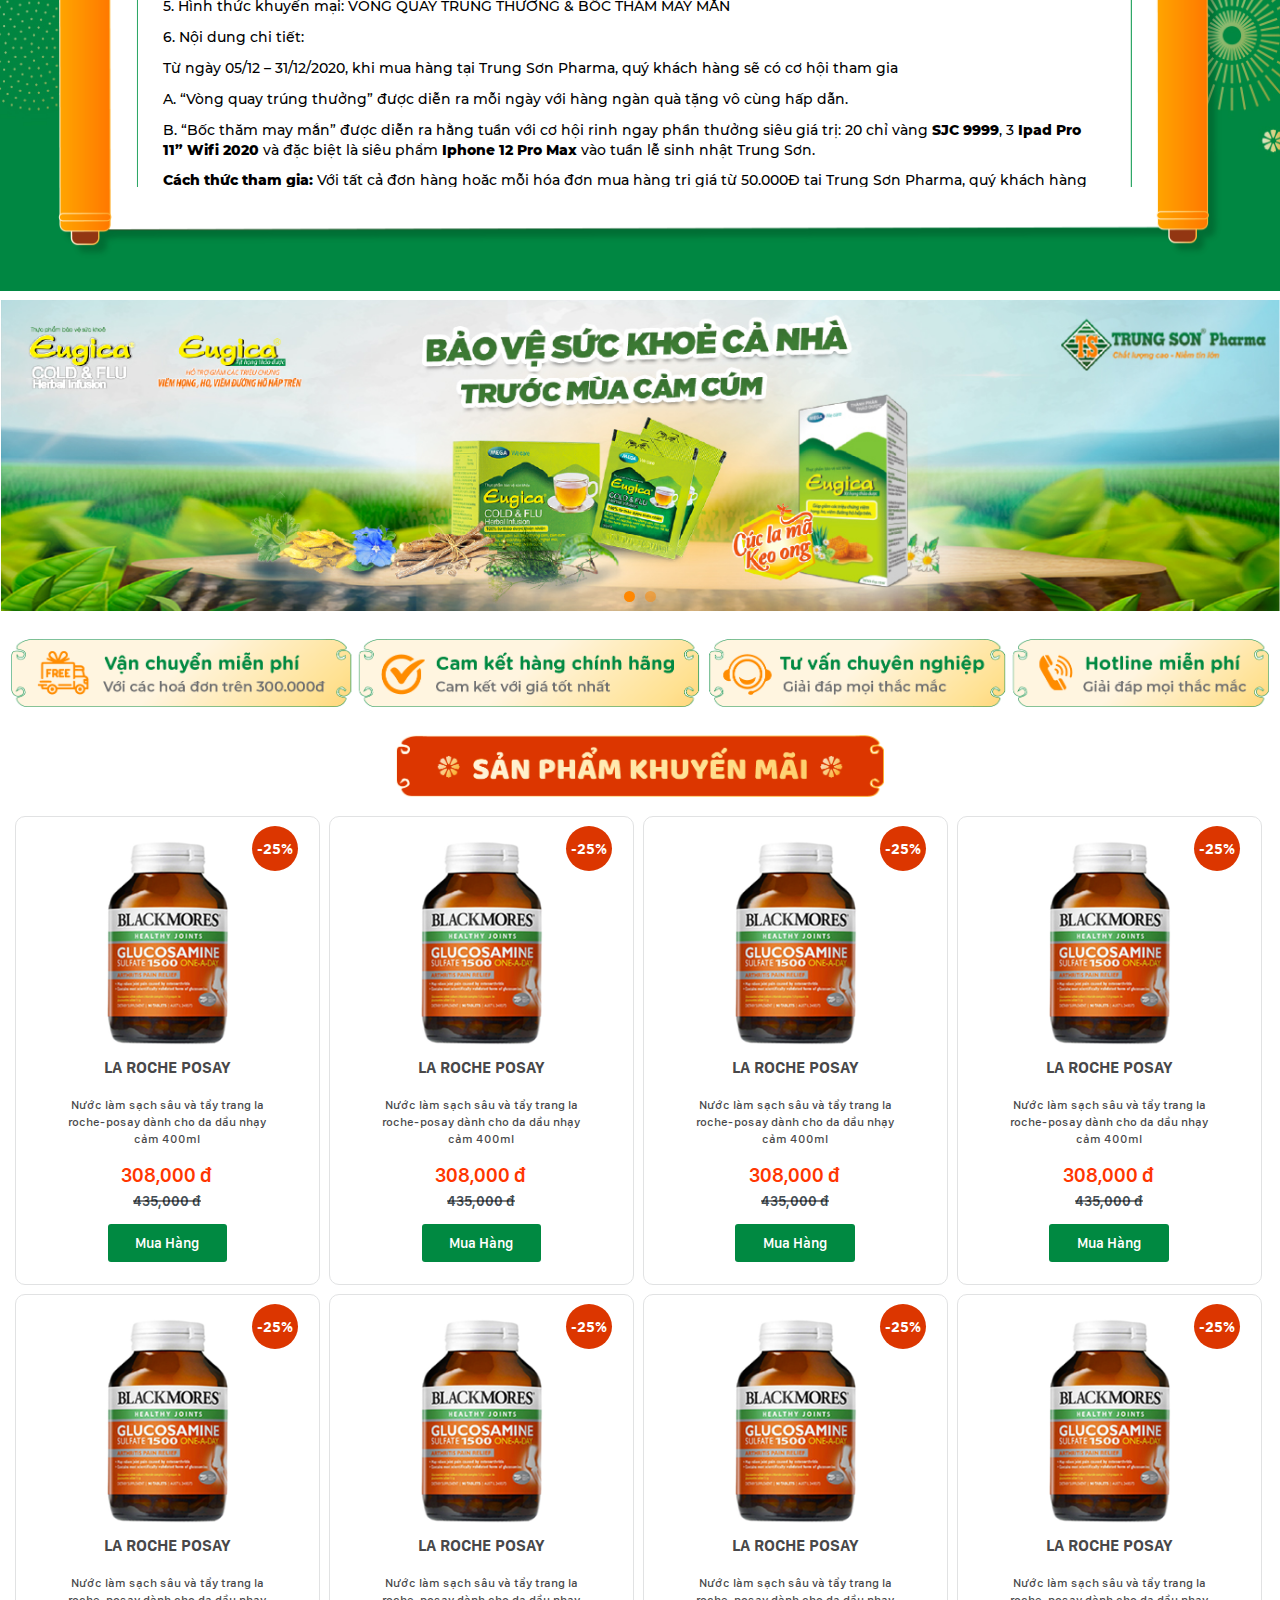
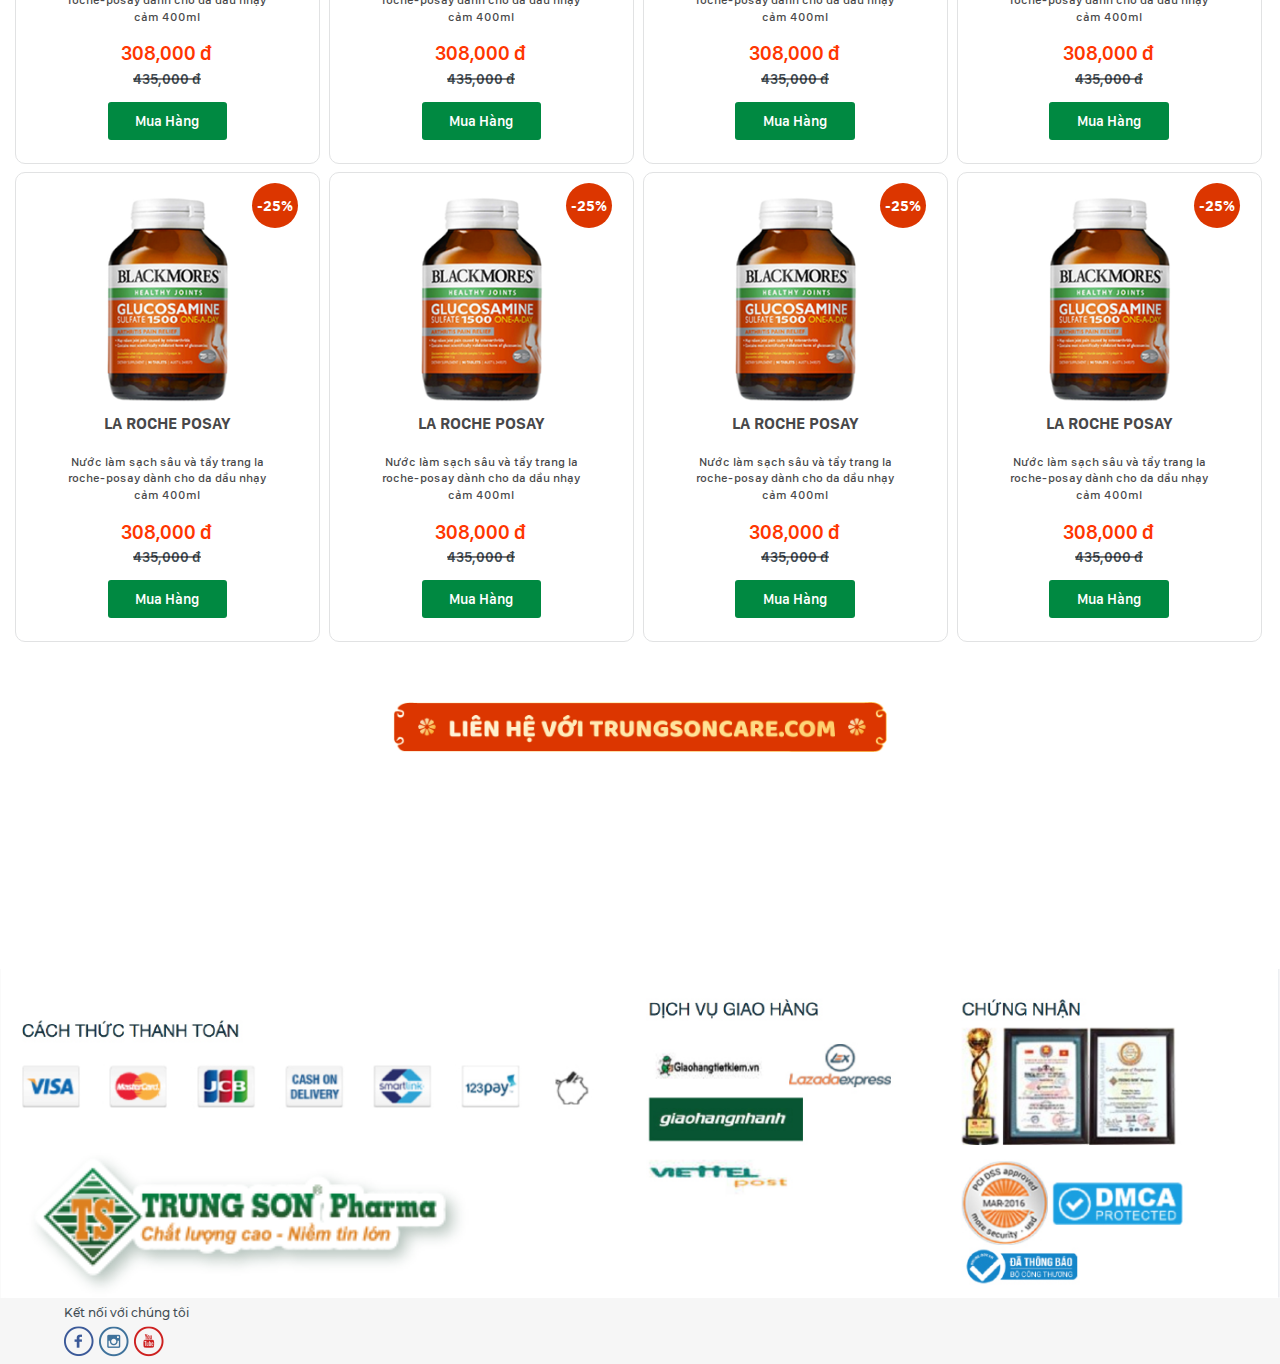
==== commit 4afcbb9c: "update UI" ====
--- a/html_2021/index.html
+++ b/html_2021/index.html
@@ -35,11 +35,14 @@
 
 </head>
 
-<body data-page="trang-chu">
+<body>
     <div class="audio__hidden">
         <audio id="mp3__background">
             <source src="audio/demo.mp3" type="audio/mpeg">
         </audio>
+        <audio id="mp3__gold">
+            <source src="audio/gold.mp3" type="audio/mpeg">
+        </audio>
     </div>
     <div class="fs-loading" style="position:fixed;left:0;top:0;right:0;bottom:0;background:#fff;z-index:1000"></div>
     <div class="fs-page">
@@ -47,6 +50,11 @@
         <!-- Header -->
         <header class="fs-header">
             <div class="header-inr">
+                <span class="overlay fs-sp"></span>
+                <a href="index.html" class="fs-pic logo_header">
+                    <img src="images/logo.png" alt="Trung Sơn">
+                </a>
+
                 <div class="nav">
                     <ul>
                         <li class="nav__rungcay" data-nav=".fs-banner">
@@ -54,12 +62,14 @@
                                 <img class="pic__menu nav__pic--default" src="images/nav/rung-cay.png" alt="rung cây">
                                 <img class="pic__menu nav__pic--active" src="images/nav/rung-cay-active.png"
                                     alt="rung cây">
+                                Click rung cây
                             </a>
                         </li>
                         <li class="nav__the-le" data-nav=".box-tnc">
                             <a class="nav__pic fs-pic" href="javascript:void(0);">
                                 <img class="pic__menu nav__pic--default" src="images/nav/the-le.png" alt="Thể lệ">
                                 <img class="pic__menu nav__pic--active" src="images/nav/the-le-active.png" alt="Thể lệ">
+                                Thể lệ
                             </a>
                         </li>
                         <li class="nav__danh-sach" data-nav=".box-prize">
@@ -68,6 +78,7 @@
                                     alt="Danh sách trúng giải">
                                 <img class="pic__menu nav__pic--active" src="images/nav/danh-sach-active.png"
                                     alt="Danh sách trúng giải">
+                                Danh sách trúng giải
                             </a>
                         </li>
                         <li class="nav__san-pham" data-nav=".fs-product">
@@ -76,6 +87,7 @@
                                     alt="Sản phẩm khuyến mãi">
                                 <img class="pic__menu nav__pic--active" src="images/nav/san-pham-active.png"
                                     alt="Sản phẩm khuyến mãi">
+                                Sản phẩm khuyến mãi
                             </a>
                         </li>
                         <li class="nav__lien-he" data-nav=".fs-footer">
@@ -83,10 +95,13 @@
                                 <img class="pic__menu nav__pic--default" src="images/nav/lien-he.png" alt="liên hệ">
                                 <img class="pic__menu nav__pic--active" src="images/nav/lien-he-active.png"
                                     alt="liên hệ">
+                                Liên hệ
                             </a>
                         </li>
                     </ul>
                 </div>
+
+                <div class="nav__but fs-sp"></div>
             </div>
         </header>
 
@@ -100,19 +115,7 @@
                             <img class="fs-sp" src="images/banner-sp.jpg" alt="Click Rung Cây">
                         </div>
                     </div>
-                    <div class="hotline__box">
-                        <div class="item__hotline tel__hotline">
-                            <a class="fs-pic" href="tel:+1800558898">
-                                <img src="images/hotline.png" alt="1800558898">
-                            </a>
-                        </div>
-                        <div class="item__hotline store__hotline">
-                            <a class="fs-pic" href="javascript:void(0);">
-                                <img src="images/store.png" alt="Cửa hàng gần bạn">
-                            </a>
-                        </div>
-                    </div>
-                    <!-- add class is-form vào form-inr nếu nhập xong ô input nhập mã hoá đơn -->
+
                     <div class="box-form">
                         <div class="form-inr">
                             <div class="box-input-user">
@@ -902,18 +905,43 @@
         </footer>
         <!--/Footer-->
 
+        <!-- Facibox -->
+        <div class="faci__box">
+            <div class="hotline__box">
+                <div class="item__hotline tel__hotline">
+                    <a class="fs-pic" href="tel:+1800558898">
+                        <img src="images/hotline.png" alt="1800558898">
+                    </a>
+                </div>
+                <div class="item__hotline store__hotline">
+                    <a class="fs-pic" href="javascript:void(0);">
+                        <img src="images/store.png" alt="Cửa hàng gần bạn">
+                    </a>
+                </div>
+            </div>
+        </div>
+
         <!--Popup-->
         <div class="popup-overlay"></div>
         <!--/Popup-->
 
         <!-- pop game -->
-        <div class="modal">
+        <!-- Khi nào trúng giải bình thường thì add class win__prize vào modal / Khi nào trúng vàng thì add class gold__win vào modal / 
+            Còn không trúng gì (chúc bạn may mắn lần sau) thì không add class gì vào hết -->
+        <div class="modal win__prize">
             <div class="modal_inr">
                 <div class="close-modal"><img src="images/icon-close.png" alt="Close"></div>
                 <div class="fs-box">
                     <div class="fs-pic prize__pic">
-                        <img class="fs-pc" src="images/prize/chuc-may-man.png" alt="trúng quà">
-                        <img class="fs-sp" src="images/prize/chuc-may-man-sp.png" alt="trúng quà">
+                        <img class="fs-pc" src="images/prize/5k-trung-son.png" alt="trúng quà">
+                        <img class="fs-sp" src="images/prize/5k-trung-son-sp.png" alt="trúng quà">
+                    </div>
+                    <div class="win__brief">
+                        <span class="code__win">TRUNGSON5K</span>
+                        <div class="note__win">Nhớ lưu voucher để sử dụng trong lần mua hàng tiếp theo nhé</div>
+                    </div>
+                    <div class="gold__brief">
+                        <div class="gold__txt">Liên hệ Fanpage Trung Sơn Pharma để nhận phần quà của bạn nhé</div>
                     </div>
                 </div>
             </div>
--- a/html_2021/css/layout.css
+++ b/html_2021/css/layout.css
@@ -96,7 +96,6 @@
 }
 .fs-page{
 	width: 100%;
-	overflow:hidden;
 }
 
 .fs-bg,
@@ -346,21 +345,24 @@
 
 /*HEADER AREA*/
 .fs-header{
-	position: relative;
-	top:0;
-    left:0;
-    background-color:transparent;
-	z-index:12;
-}
-.header-inr{
-	position:relative;
-	width: 100%;
+	position: sticky;
+    top: 0;
+    left: 0;
+    z-index: 12;
 	max-width: 138rem;
 	margin: 0 auto;
-	font-size:0;
-	padding: 1% 15.2%;
 	-webkit-background: linear-gradient(180deg, rgba(255,165,0,1) 0%, rgba(255,120,0,1) 100%);
-	background: linear-gradient(180deg, rgba(255,165,0,1) 0%, rgba(255,120,0,1) 100%);
+    background: linear-gradient(180deg, rgba(255,165,0,1) 0%, rgba(255,120,0,1) 100%);
+    padding: 0.2% 0;
+}
+.header-inr{
+	position: relative;
+	display: flex;
+    justify-content: space-between;
+    align-items: center;
+    width: 100%;
+    font-size: 0;
+    padding: 0 2%;
 }
 .logo{
 	position: absolute;
@@ -407,9 +409,14 @@
 	font-size: 2.7rem;
 	color: #FF8200;
 }
-
+.logo_header{
+	flex: 0 0 18.4290%;
+	max-width: 18.4290%;
+}
 .nav{
 	position: relative;
+	flex: 0 0 60%;
+	max-width: 60%;
 }
 
 .nav ul{
@@ -422,11 +429,13 @@
 .nav ul li{
 	position: relative;
 	display: inline-block;
-    margin-right: 0.36%;
-
+	margin-right: 1%;
 }
 .nav ul li:last-child{
 	margin-right: 0;
+}
+.nav__pic {
+	font-size: 0;
 }
 .nav__pic--default{
 	position: relative;
@@ -452,24 +461,24 @@
 	opacity: 1;
 }
 .nav__rungcay{
-	flex: 0 0 15.375%;
-	max-width: 15.375%;
+    flex: 0 0 15%;
+    max-width: 15%;
 }
 .nav__the-le{
-	flex: 0 0 20%;
-	max-width: 20%;
+    flex: 0 0 19%;
+    max-width: 19%;
 }
 .nav__danh-sach{
-	flex: 0 0 29.875%;
-	max-width: 29.875%;
+    flex: 0 0 28.875%;
+    max-width: 28.875%;
 }
 .nav__san-pham{
-	flex: 0 0 21.875%;
-	max-width: 21.875%;
+    flex: 0 0 20.875%;
+    max-width: 20.875%;
 }
 .nav__lien-he{
-	flex: 0 0 11.375%;
-	max-width: 11.375%;
+    flex: 0 0 10.375%;
+    max-width: 10.375%;
 }
 
 /*Title*/
@@ -643,7 +652,7 @@
 	position: relative;
 	display: flex;
 	flex-wrap: wrap;
-	padding: 0 5%;
+	padding: 0 4% 0 0;
 }
 .title__footer{
 	width: 38.55072%;
@@ -652,6 +661,7 @@
 .footer-top .fs-box{
 	flex: 0 0 33.333%;
 	max-width:33.333%;
+	padding-left: 10%;
 }
 .footer-top li{
 	position: relative;
@@ -708,6 +718,10 @@
 }
 .fs-social li a img{
 	width: 100%;
+}
+
+.list__box .fs-box:nth-child(1){
+	padding-left: 7%;
 }
 
 
@@ -1001,20 +1015,70 @@
     }
 }
 
+@-webkit-keyframes shake_2 {
+	2%, 18% {
+		-webkit-transform: translateX(-4px);
+		transform: translateX(-4px);
+	}
+	4%, 16% {
+		-webkit-transform: translateX(4px);
+		transform: translateX(4px);
+	}
+	6%, 10%, 14% {
+		-webkit-transform: translateX(-4px);
+		transform: translateX(-4px);
+	}
+	8%, 12% {
+		-webkit-transform: translateX(4px);
+		transform: translateX(4px);
+	}
+	18.1% {
+		-webkit-transform: none;
+		transform: none;
+	}
+}
+
+@keyframes shake_2 {
+	2%, 18% {
+		-webkit-transform: translateX(-4px);
+		transform: translateX(-4px);
+	}
+	4%, 16% {
+		-webkit-transform: translateX(4px);
+		transform: translateX(4px);
+	}
+	6%, 10%, 14% {
+		-webkit-transform: translateX(-4px);
+		transform: translateX(-4px);
+	}
+	8%, 12% {
+		-webkit-transform: translateX(4px);
+		transform: translateX(4px);
+	}
+	18.1% {
+		-webkit-transform: none;
+		transform: none;
+	}
+}
+.item__hotline{
+	-webkit-animation: shake_2 2.5s ease-in-out infinite;
+	animation: shake_2 2.5s ease-in-out infinite;
+}
+
+
 
 
 
 @media screen and (max-width: 1389px){
 	/* Header */
-	.header-inr {
-		max-width: 110rem;
-	}
 	.item-nav p, .item-nav p a {
 		font-size: 1.4rem;
 	}
 	.item-nav .tel {
 		font-size: 2.3rem;
 	}
+
+
 
 	/* Button */
 	.fs-but {
@@ -1031,12 +1095,11 @@
 
 
 	/* Footer */
-	.footer-inr {
-		max-width: 110rem;
-	}
 	.footer-top p, .fs-social p, .footer-top li a {
 		font-size: 1.2rem;
 	}
+
+
 }
 
 
@@ -1070,9 +1133,128 @@
 
 
 	.header-inr {
-		padding: 3% 1%;
-	}
-
+		padding: 3% 5%;
+	}
+
+	.logo_header {
+		flex: 0 0 auto;
+		max-width: initial;
+		padding-left: 0;
+	}
+	.logo_header img {
+		width: 33vw;
+	}
+	.nav {
+		position: fixed;
+		top: 0;
+		right: 0;
+		flex: 0 0 auto;
+		max-width: initial;
+		width: 64vw;
+		height: 100vh;
+		padding: 22vw 0 5vw 0;
+		opacity: 0;
+		visibility: hidden;
+		-webkit-transform: translateX(100%);
+		transform: translateX(100%);
+		-webkit-background: linear-gradient(90deg, rgba(255,165,0,1) 0%, rgba(255,120,0,1) 100%);
+		background: linear-gradient(90deg, rgba(255,165,0,1) 0%, rgba(255,120,0,1) 100%);
+		-webkit-border-radius: 5.3333vw 0px 0px 5.3333vw;
+		border-radius: 5.3333vw 0px 0px 5.3333vw;
+		-webkit-transition: transform 0.3s ease-in-out, opacity 0.2s ease-in-out, visibility 0.2s ease-in-out;
+		transition: transform 0.3s ease-in-out, opacity 0.2s ease-in-out, visibility 0.2s ease-in-out;
+		z-index: 2;
+	}
+	.open-menu .nav {
+		opacity: 1;
+		visibility: visible;
+		-webkit-transform: none;
+		transform: none;
+	}
+	.overlay {
+		position: fixed;
+		left: 0;
+		top: 0;
+		width: 100%;
+		height: 100vh;
+		background-color: rgba(0, 0, 0, 0.5);
+		z-index: 1;
+		visibility: hidden;
+		opacity: 0;
+		-webkit-transition: all 0.3s ease-in-out 0s, visibility 0s linear 0.3s;
+		transition: all 0.3s ease-in-out 0s, visibility 0s linear 0.3s;
+	}
+	.open-menu .overlay {
+		opacity: 1;
+		visibility: visible;
+		-webkit-transition-delay: 0s, 0s;
+		transition-delay: 0s, 0s;
+	}
+
+	.nav__but {
+		position: absolute;
+		top: 50%;
+		right: 3%;
+		width: 10.666vw;
+		height: 10.666vw;
+		-webkit-transform: translateY(-50%);
+		transform: translateY(-50%);
+		z-index: 2;
+		cursor: pointer;
+	}
+	.nav__but::before, .nav__but::after {
+		content: '';
+		position: absolute;
+		display: block;
+		width: 6vw;
+		height: 6vw;
+		top: 50%;
+		left: 50%;
+		-webkit-transform: translate(-50%, -50%);
+		transform: translate(-50%, -50%);
+	}
+	.nav__but::before {
+		background: url(../images/nav_but.png) no-repeat center center;
+		background-size: 100% auto;
+	}
+	.nav__but::after {
+		background: url(../images/close_menu.png) no-repeat center center;
+		background-size: 100% auto;
+		display: none;
+	}
+	.open-menu .nav__but::before {
+		display: none;
+	}
+	.open-menu .nav__but::after {
+		display: block;
+	}
+
+	.nav ul {
+		display: block;
+		height: 100%;
+		padding:0  5.33vw;
+	}
+	.nav ul li {
+		display: block;
+		margin-right: 0;
+		margin-bottom: 7vw;
+	}
+	.nav__rungcay, .nav__the-le, .nav__danh-sach, .nav__san-pham,
+	.nav__lien-he {
+		flex: 0 0 auto;
+		max-width: inherit;
+		width: 100%;
+	}
+	.nav__pic img{
+		display: none;
+	}
+	.nav__pic{
+		font-size: 4.3vw;
+		color: #fff;
+		display: block;
+		line-height: 1.2;
+		font-weight: bold;
+	}
 
 
 
@@ -1181,6 +1363,9 @@
 	.footer-top p, .fs-social p, .footer-top li a {
 		font-size: 3.2vw;
 	}
+	.list__box .fs-box:nth-child(1) {
+		padding-left: 0;
+	}
 }
 @media screen and (max-width:520px) { 
 
--- a/html_2021/css/home.css
+++ b/html_2021/css/home.css
@@ -166,29 +166,6 @@
     width: 100%;
     height: auto;
     padding-top: 74.19354%;
-}
-
-.hotline__box{
-    position: absolute;
-    top: 3%;
-    right: 1%;
-    display: flex;
-    width: 34.20289%;
-    background: url(../images/bg_hotline.png) no-repeat center center;
-    background-size: 100%;
-    justify-content: center;
-    align-items: center;
-    padding: 0.3% 1%;
-    z-index: 2;
-}
-.item__hotline{
-    flex: 0 0 49%;
-    max-width: 49%;
-    margin: 0 2%;
-}
-.store__hotline{
-    flex: 0 0 43%;
-    max-width: 43%;
 }
 
 .pt__banner{
@@ -1008,11 +985,33 @@
     opacity: 0.5;
 }
 
+/* Faci BOx */
+.faci__box {
+    position: fixed;
+    bottom: 1.04166vw;
+    right: 1.5625vw;
+    width: auto;
+    height: auto;
+    z-index: 12;
+    text-align: right;
+}
+.hotline__box{
+   position: relative;
+   display: flex;
+   flex-direction: column;
+   align-items: flex-end;
+}
+.item__hotline {
+    display: inline-block;
+    margin-bottom: 1vw;
+    width: 15vw;
+}
+.item__hotline:last-child {
+    margin-bottom: 0;
+}
+
 
 @media screen and (max-width: 1389px){
-    .banner-inr {
-        max-width: 110rem;
-    }
     .box-input-code h2 {
         font-size: 1.2rem;
     }
@@ -1058,14 +1057,10 @@
 
     /* Section slider */
     .slider-inr {
-        max-width: 110rem;
         padding-bottom: 1.5rem;
     }
 
     /* Section product */
-    .product-inr {
-        max-width: 110rem;
-    }
     .fs-title {
         margin-bottom: 2.5rem;
     }
@@ -1123,21 +1118,36 @@
     }
 
     /* Section rank */
-    .rank-inr {
-        max-width: 110rem;
-    }
     .content-tnc p {
         font-size: 1.4rem;
         color: #000;
     }
     .box-scroll-tnc {
-        max-height: 30rem;
+        max-height: 38rem;
     }
 
 
     /* Table */
     .table__body {
-        max-height: 25.4rem;
+        max-height: 30.4rem;
+    }
+}
+
+@media screen and (max-width: 1280px){
+    .table__body {
+        max-height: 28rem;
+    }
+    .box-scroll-tnc {
+        max-height: 35rem;
+    }
+}
+
+@media screen and (max-width: 1170px){
+    .table__body {
+        max-height: 25rem;
+    }
+    .box-scroll-tnc {
+        max-height: 33rem;
     }
 }
 
@@ -1147,7 +1157,7 @@
         top: auto;
         left: auto;
         width: 100%;
-        padding: 15% 5% 0 5%;
+        padding: 5% 5% 0 5%;
         -webkit-transform: none;
         transform: none;
         background: url(../images/bg-form-sp.jpg) repeat-y center center;
@@ -1442,11 +1452,6 @@
 
 
     /* Hotline */
-    .hotline__box {
-        top: 4%;
-        right: 3%;
-        width: 65%;
-    }
     .banner-inr {
         display: flex;
         flex-direction: column-reverse;
@@ -1576,4 +1581,15 @@
         width: 72.1159%;
         margin: 0 auto 3vw auto;
     }
-}+
+    /* Faci BOx */
+    .faci__box {
+        bottom: 3vw;
+        right: 3vw;
+    }
+    .item__hotline {
+        margin-bottom: 1.5vw;
+        width: 37vw;
+    }
+ 
+}
--- a/html_2021/css/popup.css
+++ b/html_2021/css/popup.css
@@ -612,6 +612,59 @@
     left: 42%;
 }	
 
+.win__brief, .gold__brief{
+	display: none;
+}
+.win__prize .win__brief, .gold__win .gold__brief{
+	display: block;
+}
+.code__win{
+	position: absolute;
+    display: block;
+    bottom: 9%;
+    left: 54%;
+    width: 26%;
+	font-size: 0.9vw;
+    color: #fff;
+    font-family: 'San Francisco Text';
+    font-weight: bold;
+    font-style: normal;
+    background-color: #d21e00;
+    padding: 0.3% 0;
+    text-align: center;
+	-webkit-border-radius: 5px;
+    border-radius: 5px;
+}
+.note__win{
+	position: absolute;
+    display: block;
+    bottom: 2.8%;
+	left: 42%;
+    font-size: 0.7vw;
+    color: #fff;
+    font-family: 'San Francisco Text';
+    font-weight: bold;
+    font-style: normal;
+    text-align: center;
+    line-height: 1.2;
+}
+.gold__txt{
+	position: absolute;
+    display: block;
+    top: 3%;
+    left: 0;
+    width: 100%;
+    font-size: 1vw;
+    color: #fff;
+    font-family: 'San Francisco Text';
+    font-weight: bold;
+    font-style: normal;
+    text-align: center;
+    line-height: 1.2;
+	z-index: 3;
+}
+
+
 
 
 @media screen and (max-width:1200px) {
@@ -954,6 +1007,28 @@
 		-webkit-transform: translate(0,0) scale(1);
 		transform: translate(-8px,0) scale(1);
 	}
+
+	/*  */
+	.tnc__pop {
+		width: 96%;
+	}
+
+	.gold__txt {
+		top: 3%;
+		font-size: 2.5vw;
+	}
+	.code__win{
+		bottom: 2vw;
+		left: 31vw;
+		width: 33vw;
+		font-size: 3vw;
+	}
+	.note__win {
+		bottom: -5vw;
+		left: 0;
+		font-size: 2.8vw;
+		width: 100%;
+	}
 } 
 
 
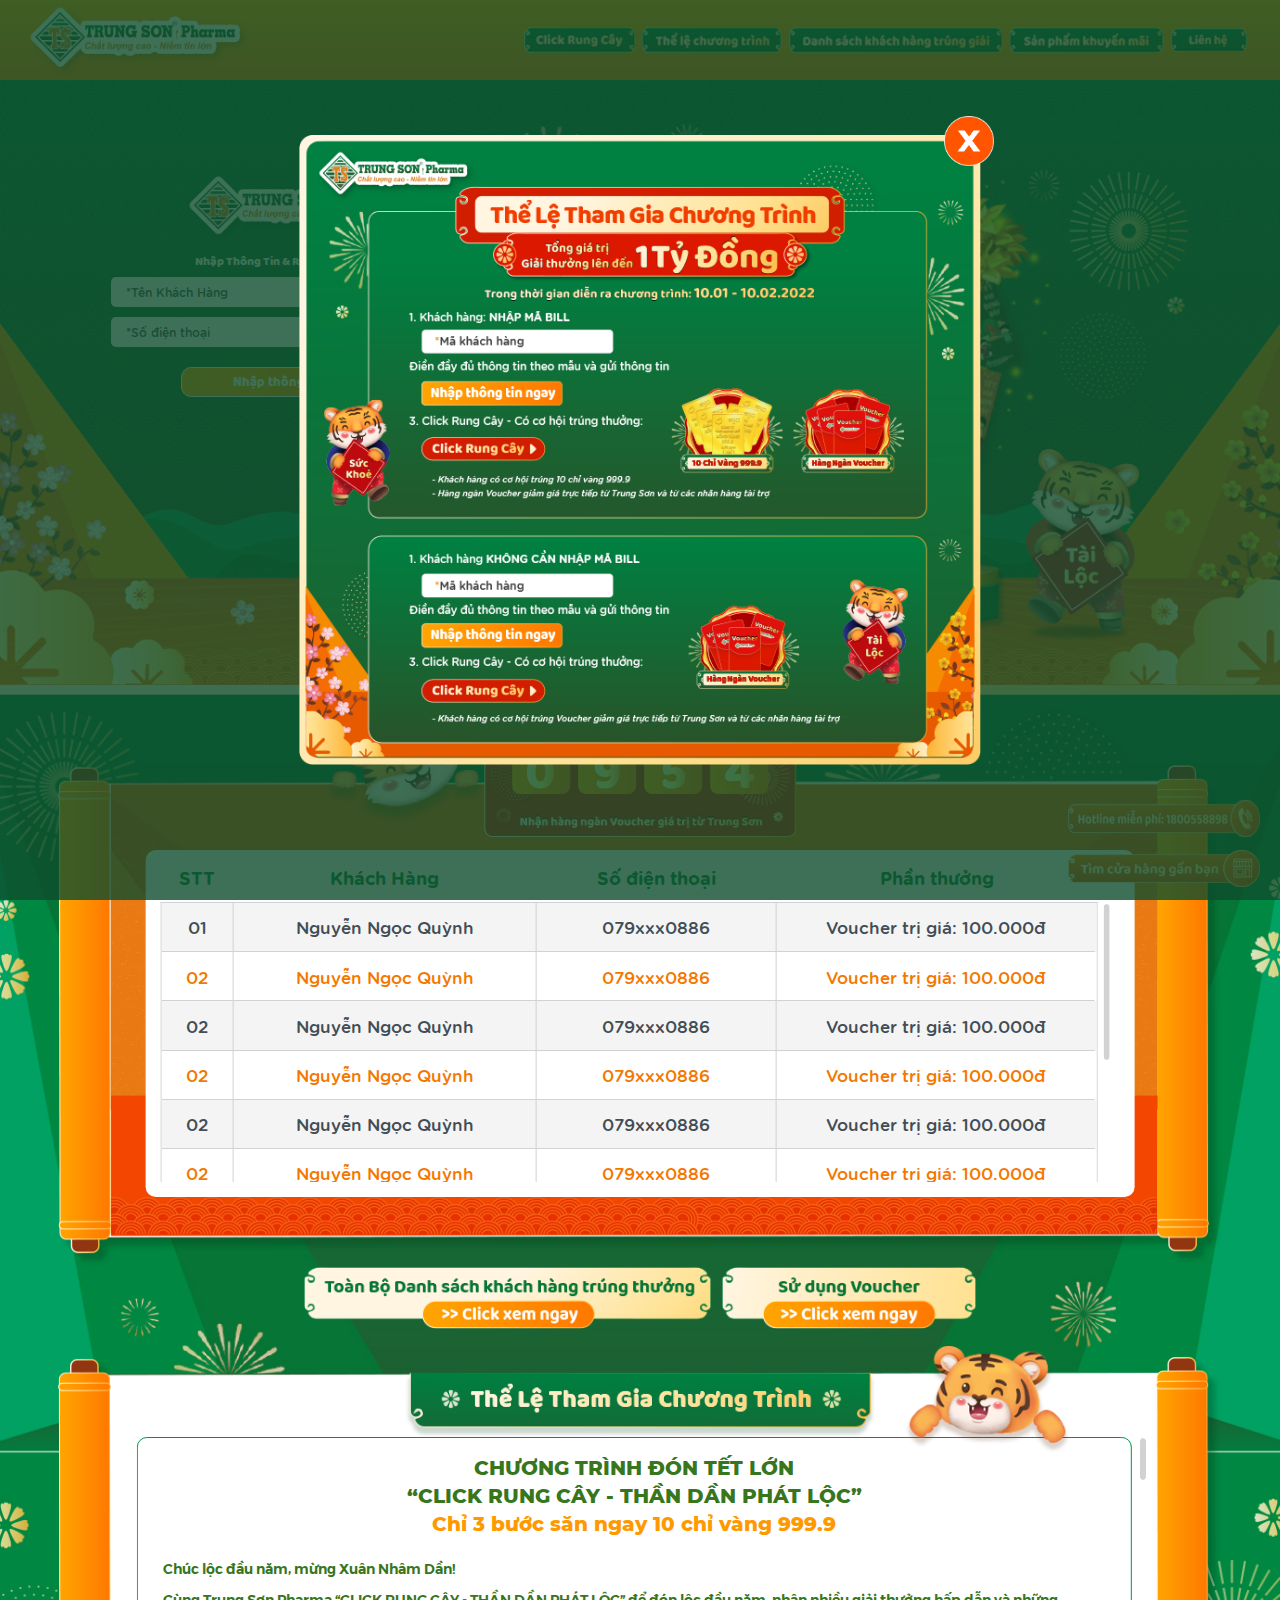
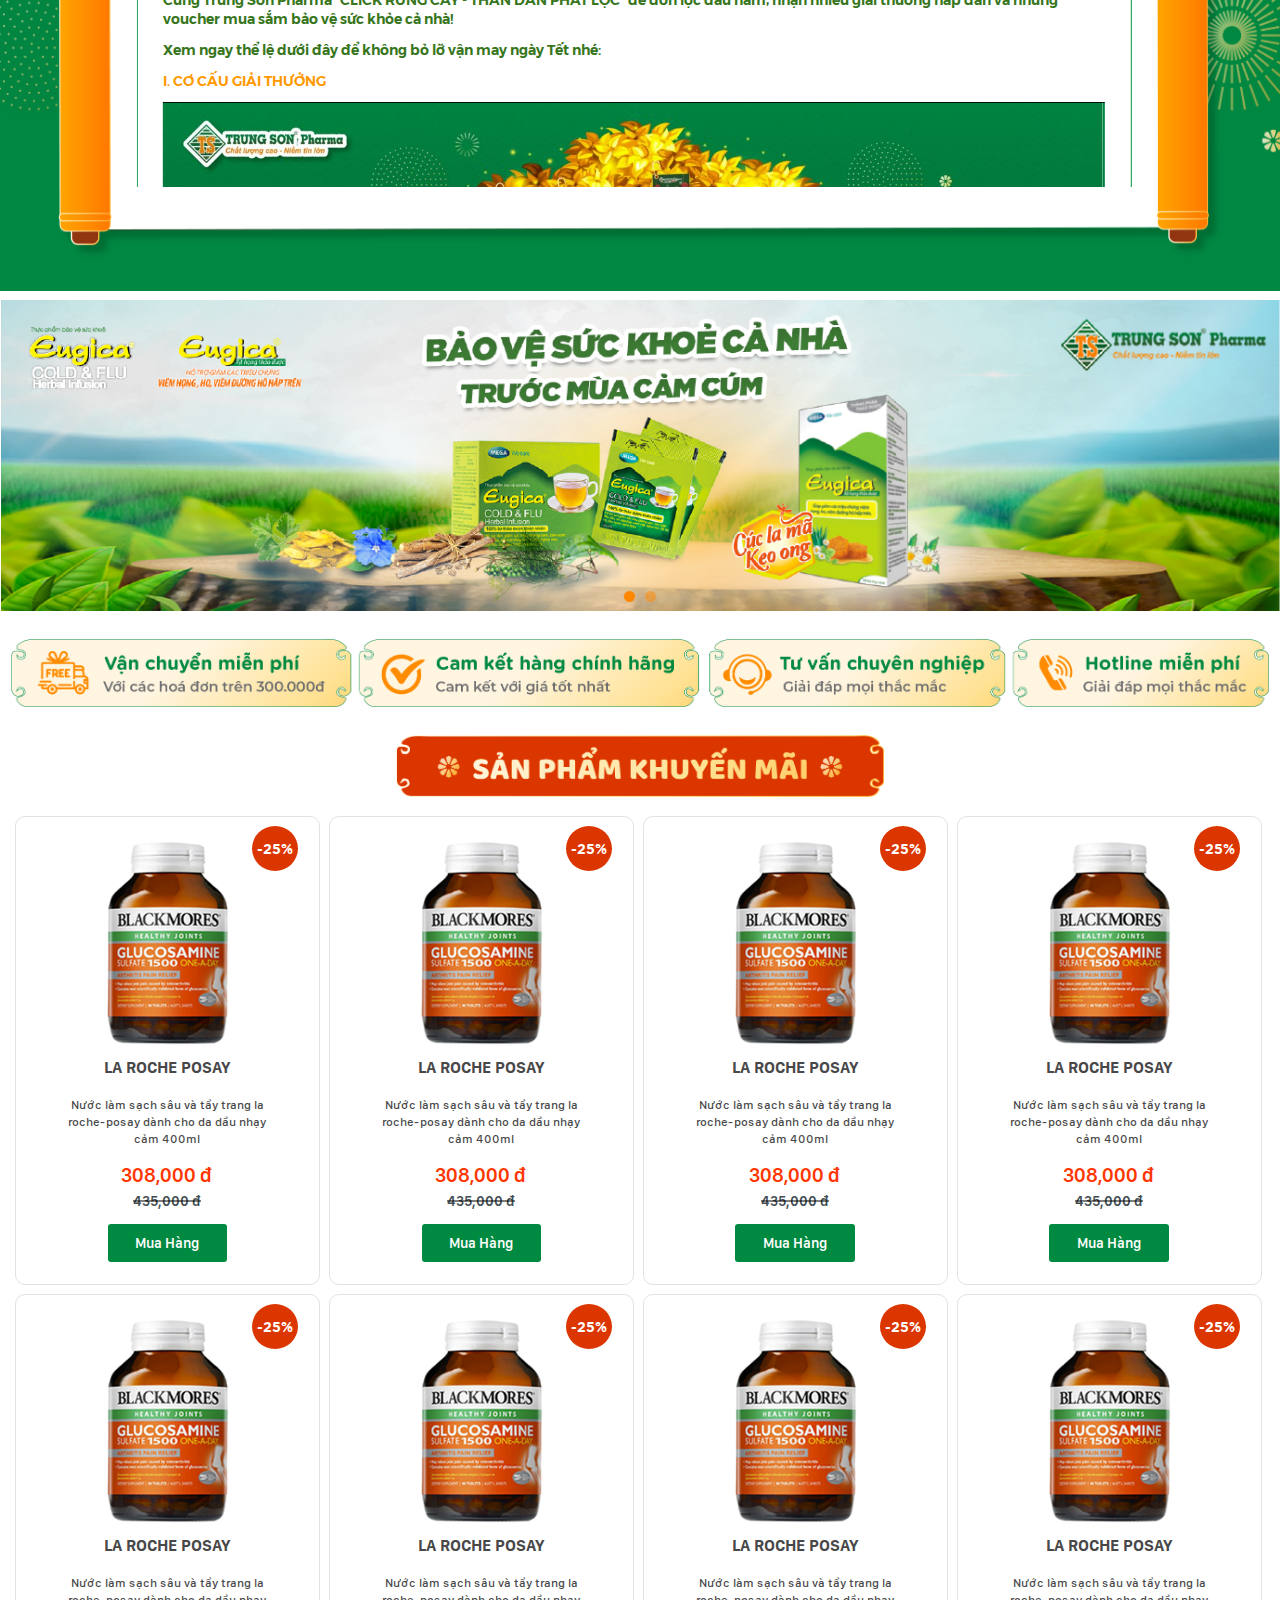
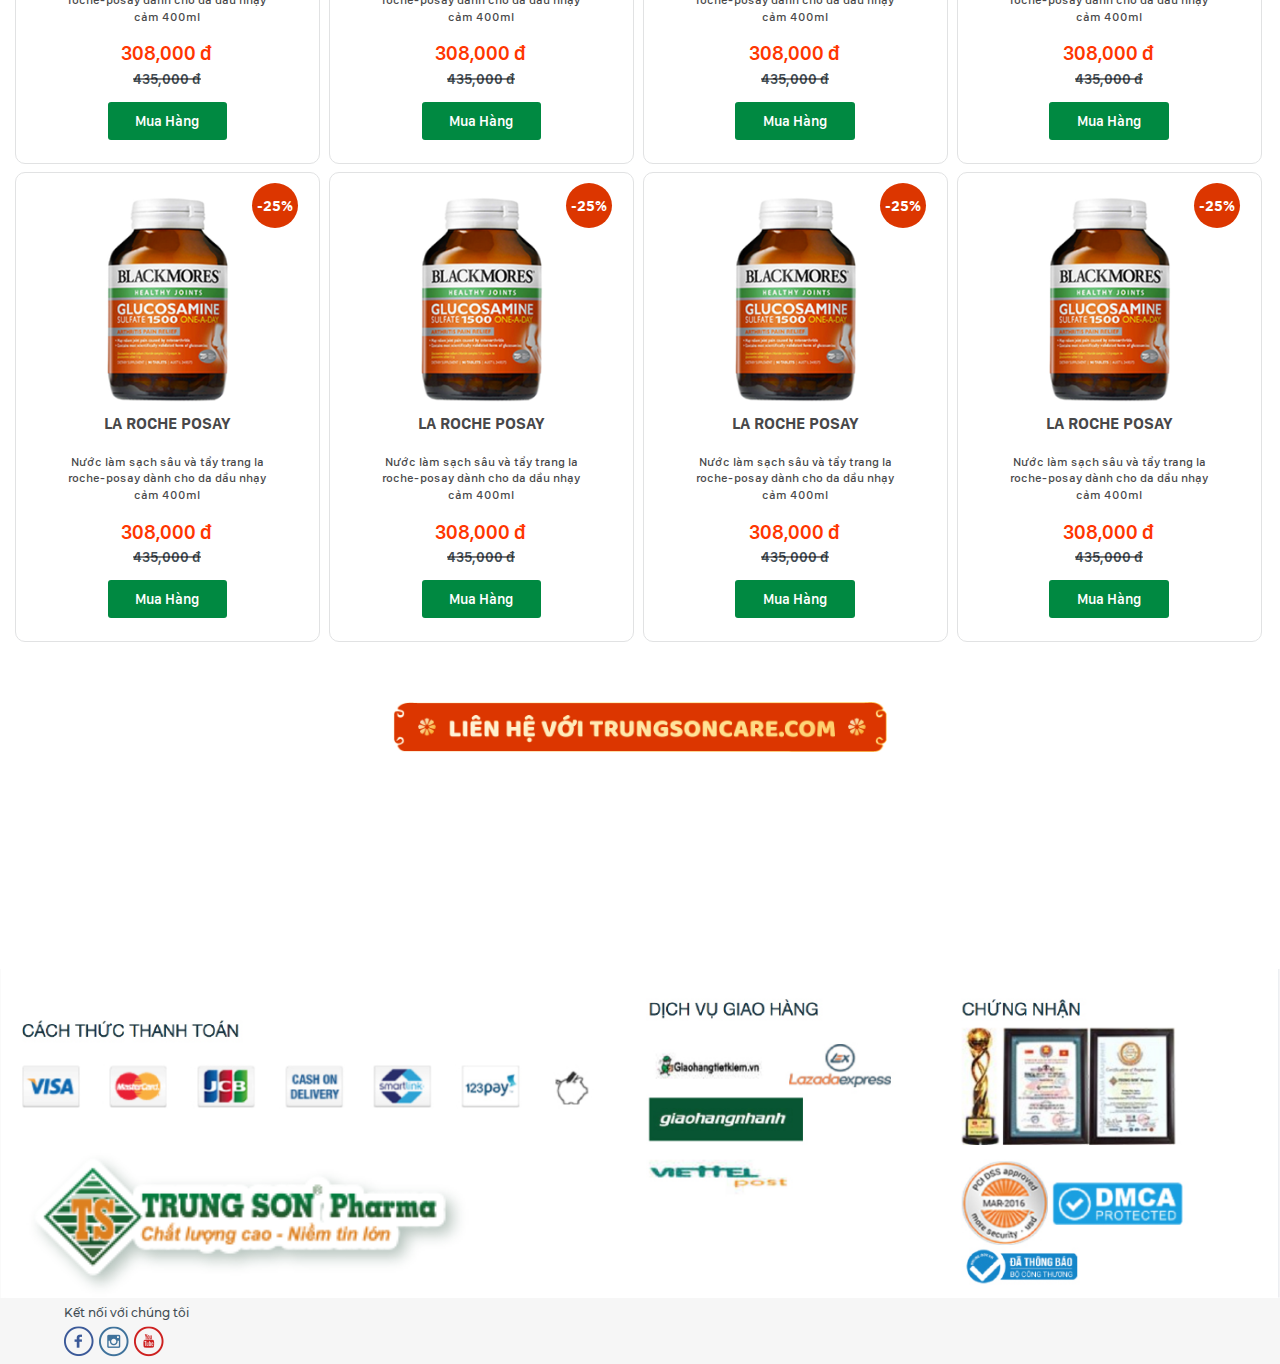
==== commit 8506167a: "update change" ====
--- a/html_2021/index.html
+++ b/html_2021/index.html
@@ -170,10 +170,10 @@
                                     <div class="fs-pic title__number--prize">
                                         <img src="images/total_number.png" alt="Cây may mắn">
                                         <ul class="number__player">
-                                            <li><span>0</span></li>
+                                            <!-- <li><span>0</span></li>
                                             <li><span>9</span></li>
                                             <li><span>5</span></li>
-                                            <li><span>4</span></li>
+                                            <li><span>4</span></li> -->
                                         </ul>
                                     </div>
                                     <div class="patterns">
@@ -340,153 +340,155 @@
                                 </div>
                                 <div class="box-scroll-tnc">
                                     <div class="content-tnc">
-                                        <p>1. Tên chương trình khuyến mãi: <strong>SINH NHẬT RỘN RÀNG, SĂN IPHONE TRÚNG
-                                                VÀNG</strong></p>
-                                        <p>2. Thời gian diễn ra: 05/12/2020 - 31/12/2020</p>
-                                        <p>3. Đối tượng áp dụng: Tất cả các khách hàng mua sắm tại hệ thống 68 nhà thuốc
-                                            Trung Sơn và website
-                                            <a href="https://trungsoncare.com/"
-                                                target="_blank">https://trungsoncare.com/</a> trong thời gian diễn ra
-                                            chương trình.
+                                        <div class="small__title color__green">CHƯƠNG TRÌNH ĐÓN TẾT LỚN <br>“CLICK RUNG
+                                            CÂY
+                                            - THẦN DẦN
+                                            PHÁT
+                                            LỘC” <br><span class="color__organe">Chỉ 3 bước săn ngay 10 chỉ
+                                                vàng
+                                                999.9</span> </div>
+                                        <p class="color__green">Chúc lộc đầu năm, mừng Xuân Nhâm Dần!</p>
+                                        <p class="color__green">Cùng Trung Sơn Pharma “CLICK RUNG CÂY - THẦN DẦN PHÁT
+                                            LỘC” để đón lộc đầu
+                                            năm, nhận nhiều giải thưởng hấp dẫn và những voucher mua sắm bảo vệ sức khỏe
+                                            cả nhà!</p>
+                                        <p class="color__green">Xem ngay thể lệ dưới đây để không bỏ lỡ vận may ngày Tết
+                                            nhé:</p>
+                                        <p class="color__organe">I. CƠ CẤU GIẢI THƯỞNG</p>
+                                        <p class="fs-pic">
+                                            <img src="images/pic_tnc.png" alt="">
                                         </p>
-                                        <p>4. Địa điểm áp dụng: Toàn Quốc</p>
-                                        <p>5. Hình thức khuyến mại: VÒNG QUAY TRÚNG THƯỞNG & BỐC THĂM MAY MẮN</p>
-                                        <p>6. Nội dung chi tiết:</p>
-                                        <p>Từ ngày 05/12 – 31/12/2020, khi mua hàng tại Trung Sơn Pharma, quý khách hàng
-                                            sẽ có cơ hội tham gia </p>
-                                        <p>A. “Vòng quay trúng thưởng” được diễn ra mỗi ngày với hàng ngàn quà tặng vô
-                                            cùng hấp dẫn.</p>
-                                        <p>B. “Bốc thăm may mắn” được diễn ra hằng tuần với cơ hội rinh ngay phần thưởng
-                                            siêu giá trị: 20 chỉ vàng <strong>SJC 9999</strong>,
-                                            3 <strong>Ipad Pro 11” Wifi 2020</strong> và đặc biệt là siêu phẩm
-                                            <strong>Iphone 12 Pro Max</strong> vào tuần lễ sinh nhật Trung Sơn.
+                                        <p>❖ 10 chỉ vàng <span class="color__green">999.9</span></p>
+                                        <p>❖ Hàng ngàn voucher <span class="color__green">100K, 50K, 20K, 10K,
+                                                5K</span> từ các thương hiệu
+                                            Tâm Quốc Tế,
+                                            Intershop, MHD và Trung Sơn Pharma.</p>
+                                        <p class="color__organe">II. TÊN CHƯƠNG TRÌNH: <span class="color__green">CLICK
+                                                RUNG CÂY - THẦN DẦN PHÁT
+                                                LỘC</span></p>
+                                        <p><span class="color__organe">III. THỜI GIAN THAM GIA:</span> chương trình diễn
+                                            ra từ ngày 11/01/2022
+                                            đến hết ngày
+                                            10/02/2022.</p>
+                                        <p>(*) Lưu ý: Thời gian công bố phần thưởng cho người thắng cuộc sẽ diễn ra ngay
+                                            sau khi kết thúc chương trình. </p>
+                                        <p class="color__organe">IV. ĐỐI TƯỢNG THAM GIA:</p>
+                                        <p>Tất cả khách hàng có quốc tịch Việt Nam từ 18 tuổi trở lên trong thời gian
+                                            diễn ra chương trình. </p>
+                                        <p class="color__organe">V. CÁCH THỨC THAM GIA:</p>
+                                        <p>- Khách hàng sau khi mua hàng và thanh toán tại nhà thuốc Trung Sơn Pharma sẽ
+                                            được nhận hóa đơn, mỗi mã hóa đơn tương ứng 01 mã số để tham dự chương
+                                            trình. </p>
+                                        <p>- Khách hàng không được tách hóa đơn.</p>
+                                        <p>- Công ty Trung Sơn Pharma có trách nhiệm thông báo cho khách hàng về việc
+                                            được tham dự chương trình khuyến mại, bằng chứng xác định trúng thưởng, cách
+                                            thức xác định trúng thưởng ngay sau khi khách hàng đủ điều kiện tham dự
+                                            chương trình khuyến mại.</p>
+                                        <p>- Cách thức tham gia gồm các bước sau: </p>
+                                        <p><span class="color__green">Với khách hàng có hóa đơn mua hàng từ 100.000Đ trở
+                                                lên</span>, bạn có
+                                            cơ hội nhận
+                                            giải thưởng lên đến 10 chỉ vàng 999.9 và hàng chục ngàn voucher may mắn</p>
+                                        <p><span class="color__green">- Bước 1:</span> Truy cập vào link
+                                            rungcayhailoc.trungsoncare.com và đăng nhập thông
+                                            tin để được tham gia chương trình “Vòng quay may mắn”</p>
+                                        <p><span class="color__green">- Bước 2:</span> Nhấn chọn “Khách đã mua hàng” và
+                                            nhập Mã bill hợp lệ
+                                            và chọn “Nhập
+                                            ngay”</p>
+                                        <p><span class="color__green">- Bước 3:</span> Nhấn vào “Click Rung Cây” đợi cây
+                                            Thần Lộc lắc ra bao
+                                            lì xì mở ra
+                                            giải thưởng hấp dẫn.</p>
+                                        <p><span class="color__green">Với khách hàng chưa có hóa đơn mua hàng</span>,
+                                            bạn vẫn có cơ hội
+                                            nhận được hàng
+                                            chục ngàn voucher hấp dẫn</p>
+                                        <p><span class="color__green">- Bước 1:</span> Truy cập vào link
+                                            rungcayhailoc.trungsoncare.com và
+                                            đăng nhập thông
+                                            tin để được tham gia chương trình ” Vòng quay may mắn”</p>
+                                        <p><span class="color__green">- Bước 2:</span> Nhấn chọn “Khách chưa mua hàng”
+                                            và tiến hành “Click Rung Cây” chờ
+                                            cây Thần Lộc lắc ra bao lì xì mở ra các voucher may mắn.</p>
+                                        <p class="color__organe">VI. CÁCH THỨC TRAO THƯỞNG:</p>
+                                        <p>- Đối với giải thưởng Voucher: khách hàng sẽ nhận trực tiếp bằng cách chụp
+                                            màn hình thông tin voucher trúng thưởng trên thiết bị di động hoặc lưu lại
+                                            mã số voucher trúng thưởng sử dụng cho các đơn hàng tiếp theo.</p>
+                                        <p>- Đối với giải thưởng là Vàng: ngay sau khi hệ thống quay số, Trung Sơn
+                                            Pharma sẽ tìm ra người trúng thưởng trong vòng 24 giờ và kết hợp thông báo
+                                            kết quả trên Fanpage Trung Sơn.</p>
+                                        <p>- Khách hàng trúng thưởng khi nhận giải phải có đầy đủ giấy tờ cá nhân như:
+                                            Hóa đơn có chứa mã số chứng từ trúng thưởng, giấy CMND.</p>
+                                        <p>- Khách hàng trúng thưởng có thể liên hệ đến Hotline Trung Sơn Pharma (1800
+                                            558898) hoặc nhắn tin qua trang Fanpage <a
+                                                href="https://www.facebook.com/nhathuoctrungson">Trung Son Pharma</a> để
+                                            xác nhận địa điểm nhận quà
                                         </p>
-                                        <p><strong>Cách thức tham gia:</strong> Với tất cả đơn hàng hoặc mỗi hóa đơn mua
-                                            hàng trị giá từ 50.000Đ tại
-                                            Trung Sơn Pharma, quý khách hàng sẽ nhận được 01 mã tham gia chương trình
-                                            khuyến mãi tại: <strong>sinhnhat.trungsoncare.com</strong></p>
-                                        <p>Mỗi mã hóa đơn sẽ tương ứng với 01 mã tham gia, khách hàng đăng nhập vào
-                                            trang sinhnhat.trungsoncare.com nhập mã hóa đơn để tham gia
-                                            “vòng quay trúng thưởng”. Mã tham gia mỗi ngày sẽ được tổng hợp cho chương
-                                            trình “Bốc thăm may mắn” mỗi tuần.</p>
-                                        <p>5. Cơ cấu giải thưởng: </p>
-                                        <p>- Vòng quay trúng thưởng: Voucher mua hàng, Túi xách, Gel rửa tay.</p>
-                                        <p>- Bốc thăm may mắn: 20 chỉ vàng, 3 ipad , 1 iphone 12.</p>
-                                        <p>6. Thời gian, địa điểm và cách thức xác nhận trúng thưởng:</p>
-                                        <p>- Vòng quay trúng thưởng: khách hàng đăng nhập vào trang
-                                            sinhnhat.trungsoncare.com để nhập mã hóa đơn
-                                            để tham gia quay số trực tuyến trên website trong thời gian từ ngày 05/12
-                                            -31/12/2020. Khách hàng
-                                            trúng thưởng chương trình “vòng quay trúng thưởng” sẽ được cập nhật thông
-                                            tin tại sinhnhat.trungsoncare.com.
-                                            Ban tổ chức sẽ liên hệ cho khách trúng thưởng để hướng dẫn nhận quà.
-                                            Thời gian nhận quà tối đa không quá 10 ngày khi kết quả được công bố.</p>
-                                        <p>- Bốc thăm may mắn: chương trình diễn ra vào 19h thứ 7 hàng tuần bằng hình
-                                            thức livestream trên fanpage chính thức “Trung Son Pharma”.
-                                            Khách hàng khi tham gia chương trình “vòng quay trúng thưởng” sẽ được ghi
-                                            nhận mã tham gia tương ứng với mã hóa đơn mua hàng.
-                                            Khách trúng thưởng sẽ được ban tổ chức gọi trực tiếp để thông báo xác nhận,
-                                            tuy nhiên nếu sau 3 lần gọi không liên hệ được thì sẽ tiến hành bốc thăm
-                                            lại.
-                                            Mỗi khách hàng chỉ trúng tối đa một phần quà là vàng hoặc ipad pro hoặc
-                                            iphone 12 pro.
-                                            Trường hợp kết qủa trùng, khách hàng được chọn quà có giá trị lớn hơn. Phần
-                                            quà giá trị nhỏ hơn sẽ được tiến hàng bốc thăm lại.</p>
-                                        <p>Link fanpage: <a
-                                                href="https://www.facebook.com/nhathuoctrungson">https://www.facebook.com/nhathuoctrungson</a>
+                                        <p>* Lưu ý: </p>
+                                        <p>- Số điện thoại cần cung cấp chính xác vì đây là kênh thông tin để BTC xác
+                                            nhận và liên hệ trực tiếp với người tham gia để nhận thưởng. </p>
+                                        <p>- Đối với giải thưởng Vàng, sau khi liên hệ, khách hàng sẽ nhận thưởng trực
+                                            tiếp tại chi nhánh trong vòng 07 ngày sau khi nhận được thông báo trúng
+                                            thưởng chính thức từ Công Ty Trung Sơn.</p>
+                                        <p>- Người thắng giải trong tất cả giải phải cung cấp hình ảnh sử dụng phần
+                                            thưởng và BTC được toàn quyền sử dụng hình ảnh này cho mục đích truyền thông
+                                            mà không cần phải thông báo trước. </p>
+                                        <p>- Trung Sơn Pharma sẽ tổng hợp chứng từ mua hàng hợp lệ của khách hàng trong
+                                            thời gian diễn ra chương trình khuyến mãi, và xác định trúng thưởng một cách
+                                            ngẫu nhiên và màn hình sẽ hiện số chứng từ tương ứng theo danh sách chứng từ
+                                            cùng thông tin khách hàng trúng thưởng.</p>
+                                        <p>- Khách hàng trúng thưởng là khách hàng có mã đơn hàng trong danh sách mua
+                                            hàng trùng với kết quả rung cây.</p>
+                                        <p>- Nhân viên đang làm việc tại Trung Sơn Pharma không được tham gia chương
+                                            trình này.</p>
+                                        <p>- Kết quả, danh sách khách hàng trúng thưởng sẽ được lập thành văn bản và có
+                                            xác nhận của các bên chứng kiến.</p>
+                                        <p>* Thời hạn kết thúc trao thưởng: </p>
+                                        <p>- Trong vòng 07 ngày kể từ khi BTC công bố mà BTC không liên lạc được hoặc
+                                            người đoạt giải không liên lạc lại, không gửi thông tin cá nhân cho BTC thì
+                                            BTC có quyền quyết định phương án xử lý phần giải thưởng mà không cần phải
+                                            thông báo trước.</p>
+                                        <p>BTC sẽ liên hệ để trao giải trong vòng 07 ngày khi liên lạc được với người
+                                            thắng cuộc để cung cấp thông tin cá nhân. Thời hạn cuối cùng mà BTC có trách
+                                            nhiệm trao giải cho người đoạt giải là 30 ngày sau khi công bố giải thưởng.
+                                            Quá thời hạn này nếu như BTC không thể liên lạc được với người đoạt giải thì
+                                            giải thưởng sẽ được xử lý theo quyết định của BTC.</p>
+                                        <p>* Quy định về bằng chứng xác nhận trúng thưởng đối với khách đã mua hàng:</p>
+                                        <p>- Mã số tham dự chương trình khuyến mãi là số chứng từ được in trên mỗi hóa
+                                            đơn. Tất cả số chứng từ trên toàn hệ thống đều khác nhau.</p>
+                                        <p>- Mỗi hóa đơn tương ứng với một số chứng từ và chỉ được tham gia quay số một
+                                            lần cho mỗi hóa đơn, số chứng từ.</p>
+                                        <p>- Một khách hàng được tham dự nhiều mã số và có nhiều hơn 1 cơ hội trúng
+                                            thưởng tương ứng với nhiều mã số khác nhau.</p>
+                                        <p class="color__organe">VII. THỂ LỆ CHUNG: </p>
+                                        <p>- Thời gian tham gia trò chơi hợp lệ là từ 00:00 ngày 11/01/2022 đến 23:59
+                                            ngày 10/02/2022. BTC không giải quyết bất kỳ trường hợp nào nằm ngoài khung
+                                            giờ này. </p>
+                                        <p>- Trong suốt thời gian thực hiện chương trình, BTC có toàn quyền thay đổi thể
+                                            lệ cuộc thi, phần quà có giá trị tương đương, và cả thời gian thực hiện
+                                            chương trình. </p>
+                                        <p>- Trong trường hợp có bất kỳ tranh chấp nào phát sinh, quyết định của BTC sẽ
+                                            là quyết định cuối cùng. </p>
+                                        <p>- Giải thưởng Voucher không được chuyển nhượng, quy đổi thành tiền mặt hay
+                                            hàng hóa khác, không có giá trị sử dụng sau ngày 28/02</p>
+                                        <p>- Voucher chỉ áp dụng cho các sản phẩm: Dr Primo Emergyn 100ml, Dr Primo
+                                            Scargel plus 10, Dr Primo Scargel plus 20, Joint Confort H/60v, Nutricare
+                                            Multi & Mineral H/60v, ZinC Gluconate C/30ml</p>
+                                        <p>* Khách hàng vui lòng chụp lại màn hình hoặc lưu lại mã voucher để sử dụng
+                                            khi mua hàng lần sau hoặc có thể đặt online tại liên kết này: <a
+                                                href="https://trungsoncare.com/collections/intershop/">https://trungsoncare.com/collections/intershop/</a>
                                         </p>
-                                        <div class="table-tnc">
-                                            <ul>
-                                                <li>
-                                                    <div class="tb-week"></div>
-                                                    <div class="tb-time">
-                                                        <p><strong>Thời gian</strong></p>
-                                                    </div>
-                                                    <div class="tb-spin">
-                                                        <p><strong>Tiến hành quay số</strong></p>
-                                                    </div>
-                                                    <div class="tb-pize">
-                                                        <p><strong>Giải thưởng</strong></p>
-                                                    </div>
-                                                </li>
-                                                <li>
-                                                    <div class="tb-week">
-                                                        <p><strong>Tuần 1</strong></p>
-                                                    </div>
-                                                    <div class="tb-time">
-                                                        <p>5/12</p>
-                                                    </div>
-                                                    <div class="tb-spin">
-                                                        <p>5/12</p>
-                                                    </div>
-                                                    <div class="tb-pize">
-                                                        <p>05 chỉ vàng , 01 Ipad</p>
-                                                    </div>
-                                                </li>
-                                                <li>
-                                                    <div class="tb-week">
-                                                        <p><strong>Tuần 2</strong></p>
-                                                    </div>
-                                                    <div class="tb-time">
-                                                        <p>07 - 13/12</p>
-                                                    </div>
-                                                    <div class="tb-spin">
-                                                        <p>13/12</p>
-                                                    </div>
-                                                    <div class="tb-pize">
-                                                        <p>05 chỉ vàng, 01 Ipad</p>
-                                                    </div>
-                                                </li>
-                                                <li>
-                                                    <div class="tb-week">
-                                                        <p><strong>Tuần 03 (Tuần sinh nhật)</strong></p>
-                                                    </div>
-                                                    <div class="tb-time">
-                                                        <p>13 - 19/12</p>
-                                                    </div>
-                                                    <div class="tb-spin">
-                                                        <p>20/12</p>
-                                                    </div>
-                                                    <div class="tb-pize">
-                                                        <p>05 chỉ vàng, 01 Iphone 12</p>
-                                                    </div>
-                                                </li>
-                                                <li>
-                                                    <div class="tb-week">
-                                                        <p><strong>Tuần 04</strong></p>
-                                                    </div>
-                                                    <div class="tb-time">
-                                                        <p>20 - 30/12</p>
-                                                    </div>
-                                                    <div class="tb-spin">
-                                                        <p>31/12</p>
-                                                    </div>
-                                                    <div class="tb-pize">
-                                                        <p>05 chỉ vàng, 01 Ipad</p>
-                                                    </div>
-                                                </li>
-                                            </ul>
-                                        </div>
-                                        <p>* Lưu ý: Giải thưởng không có giá trị quy đổi thành tiền mặt.</p>
-                                        <p>7. Điều kiện tham gia</p>
-                                        <p>- Khách hàng mua hàng tại hệ thống 68 Nhà thuốc Trung Sơn và website
-                                            <a href="https://trungsoncare.com/"
-                                                target="_blank">https://trungsoncare.com/</a> trong thời gian từ
-                                            05/12/2020 - 31/12/2020.
-                                        </p>
-                                        <p>- Kết quả trúng thưởng và thông tin chương trình sẽ được cập nhập tại:
-                                            <strong>sinhnhat.trungsoncare.com</strong>
-                                        </p>
-                                        <p>- Mã số tham gia sẽ tương ứng với mã hóa đơn khi mua hàng.</p>
-                                        <p>- Khách hàng trúng thưởng “Bốc thăm may mắn” sẽ được Trung Sơn Pharma liên hệ
-                                            trực tiếp để hướng dẫn cách thức nhận quà.</p>
-                                        <p>- Ban tổ chức có toàn quyền sử dụng thông tin, hình ảnh của Người tham gia
-                                            chương trình trên các
-                                            kênh thông tin của chương trình & các phương tiện truyền thông khác.</p>
-                                        <p>- Trong trường hợp mâu thuẫn và khiếu nại thì quyết định của Trung Sơn Pharma
-                                            là quyết định cuối cùng.</p>
-                                        <p>- Đầu mối giải đáp thắc liên quan đến chương trình xin vui lòng liên hệ
-                                            hotline 1800558898.</p>
+                                        <p>- Giải thưởng Voucher không áp dụng khi mua thuốc hoặc các sản phẩm Eco
+                                            Greens</p>
+                                        <p>- Giải thưởng Voucher được sử dụng tại tất cả các hệ thống nhà thuốc Trung
+                                            Sơn Pharma, hệ thống online <a
+                                                href="https://trungsoncare.com/">https://trungsoncare.com/</a> và App
+                                            TrungSơnCare</p>
+                                        <p>- Để biết thêm thông tin hoặc giải đáp thắc mắc liên quan đến cuộc thi, xin
+                                            liên hệ trực tiếp BTC bằng cách gửi tin nhắn đến hộp thư của Fanpage <a
+                                                href="https://www.facebook.com/nhathuoctrungson/"> Trung
+                                                Sơn Pharma.</a></p>
                                     </div>
                                 </div>
                             </div>
@@ -938,10 +940,11 @@
                     </div>
                     <div class="win__brief">
                         <span class="code__win">TRUNGSON5K</span>
-                        <div class="note__win">Nhớ lưu voucher để sử dụng trong lần mua hàng tiếp theo nhé</div>
+                        <a href="javascript:void(0);" class="note__win">Nhớ lưu voucher để sử dụng trong lần mua hàng
+                            tiếp theo nhé</a>
                     </div>
                     <div class="gold__brief">
-                        <div class="gold__txt">Liên hệ Fanpage Trung Sơn Pharma để nhận phần quà của bạn nhé</div>
+                        <a class="gold__txt">Liên hệ Fanpage Trung Sơn Pharma để nhận phần quà của bạn nhé</a>
                     </div>
                 </div>
             </div>
--- a/html_2021/css/home.css
+++ b/html_2021/css/home.css
@@ -892,6 +892,7 @@
     font-size: 1.6rem;
     color: #000;
     margin-bottom: 1.2%;
+    font-weight: 600;
 }
 .content-tnc p a{
     color: #3AA7FC;
@@ -900,6 +901,19 @@
     position: relative;
     display: block;
     margin-bottom: 1.2%;
+}
+.content-tnc .color__green{
+    color: #38761d;
+}
+.content-tnc .color__organe{
+    color: #ff9900;
+}
+.content-tnc .small__title {
+    font-size: 2.5rem;
+    text-align: center;
+    line-height: 1.4;
+    font-weight: 800;
+    margin-bottom: 2.2%;
 }
 .table-tnc ul {
     position: relative;
@@ -1121,6 +1135,9 @@
     .content-tnc p {
         font-size: 1.4rem;
         color: #000;
+    }
+    .content-tnc .small__title {
+        font-size: 2rem;
     }
     .box-scroll-tnc {
         max-height: 38rem;
@@ -1316,6 +1333,9 @@
         max-height: initial;
         padding: 4% 5%;
     }
+    .content-tnc .small__title{
+        font-size: 4vw;
+    }
     .content-tnc p {
         font-size: 3vw;
         margin-bottom: 2vw;
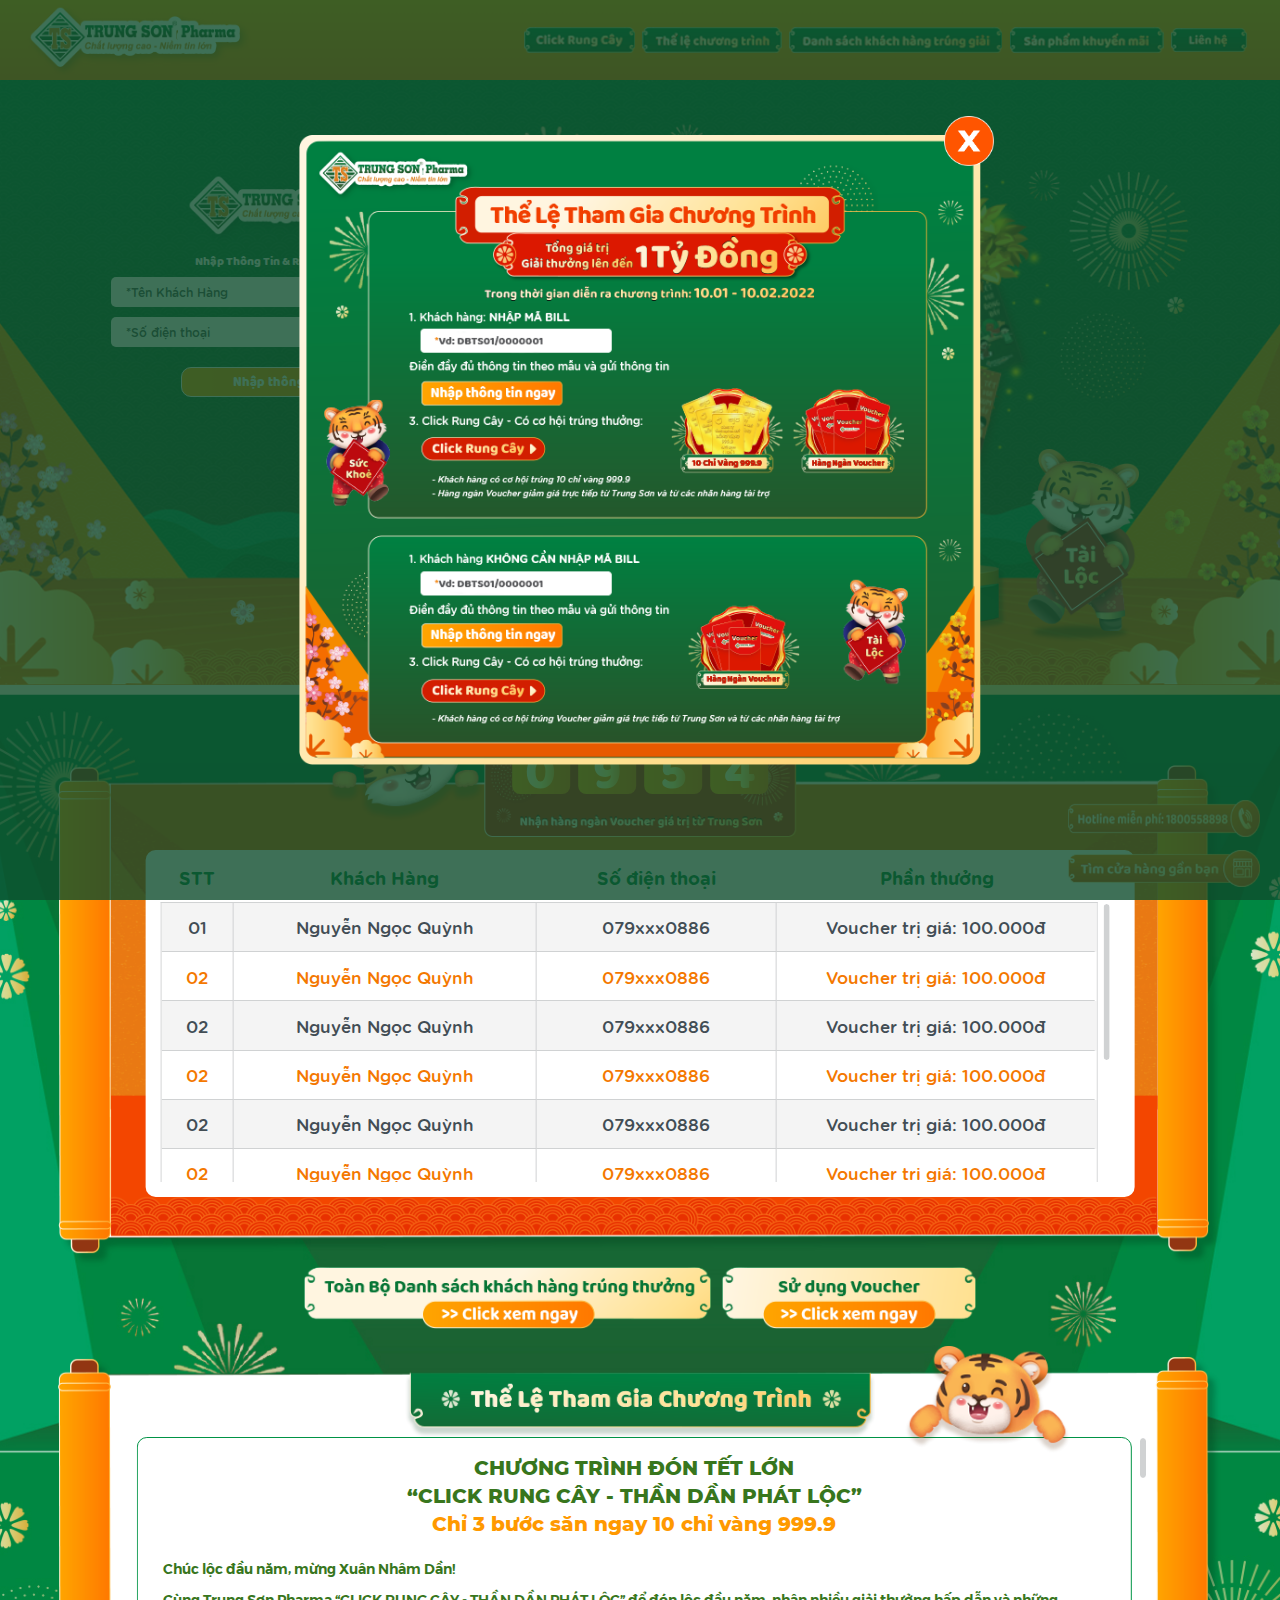
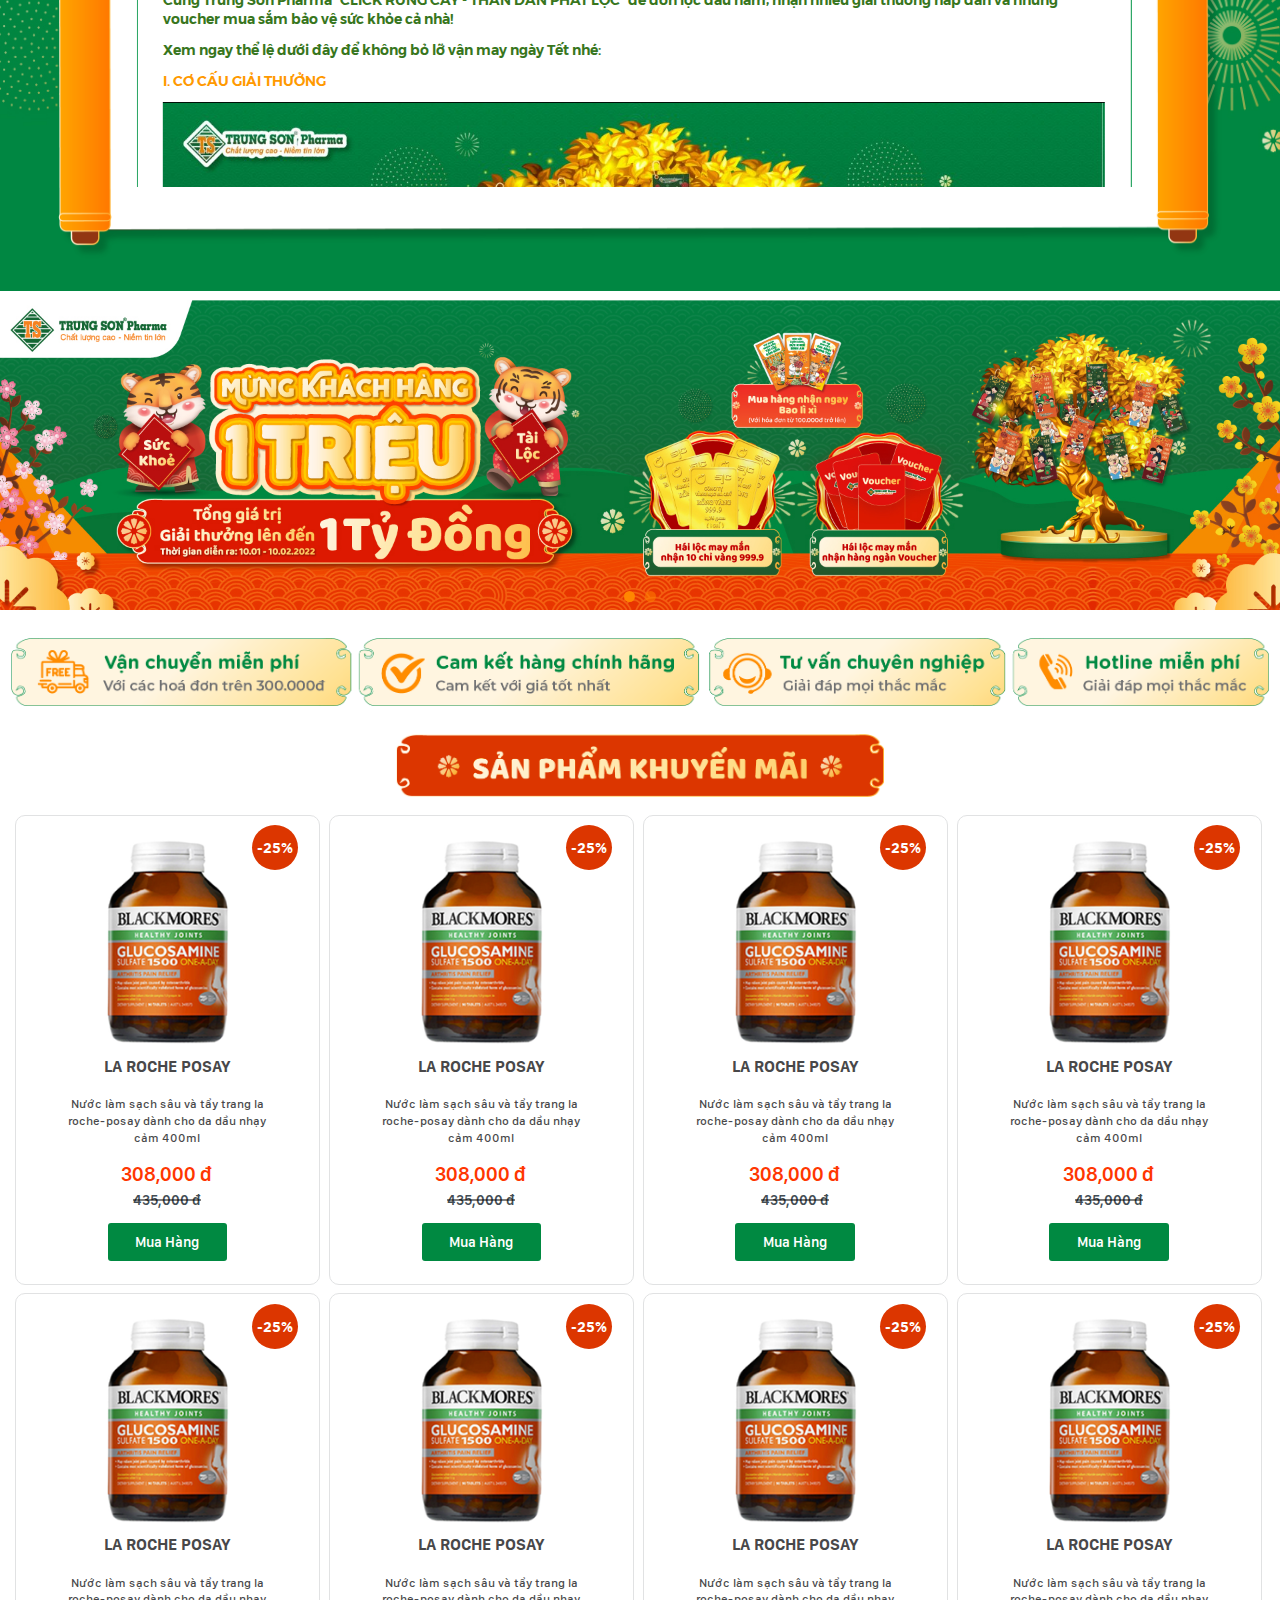
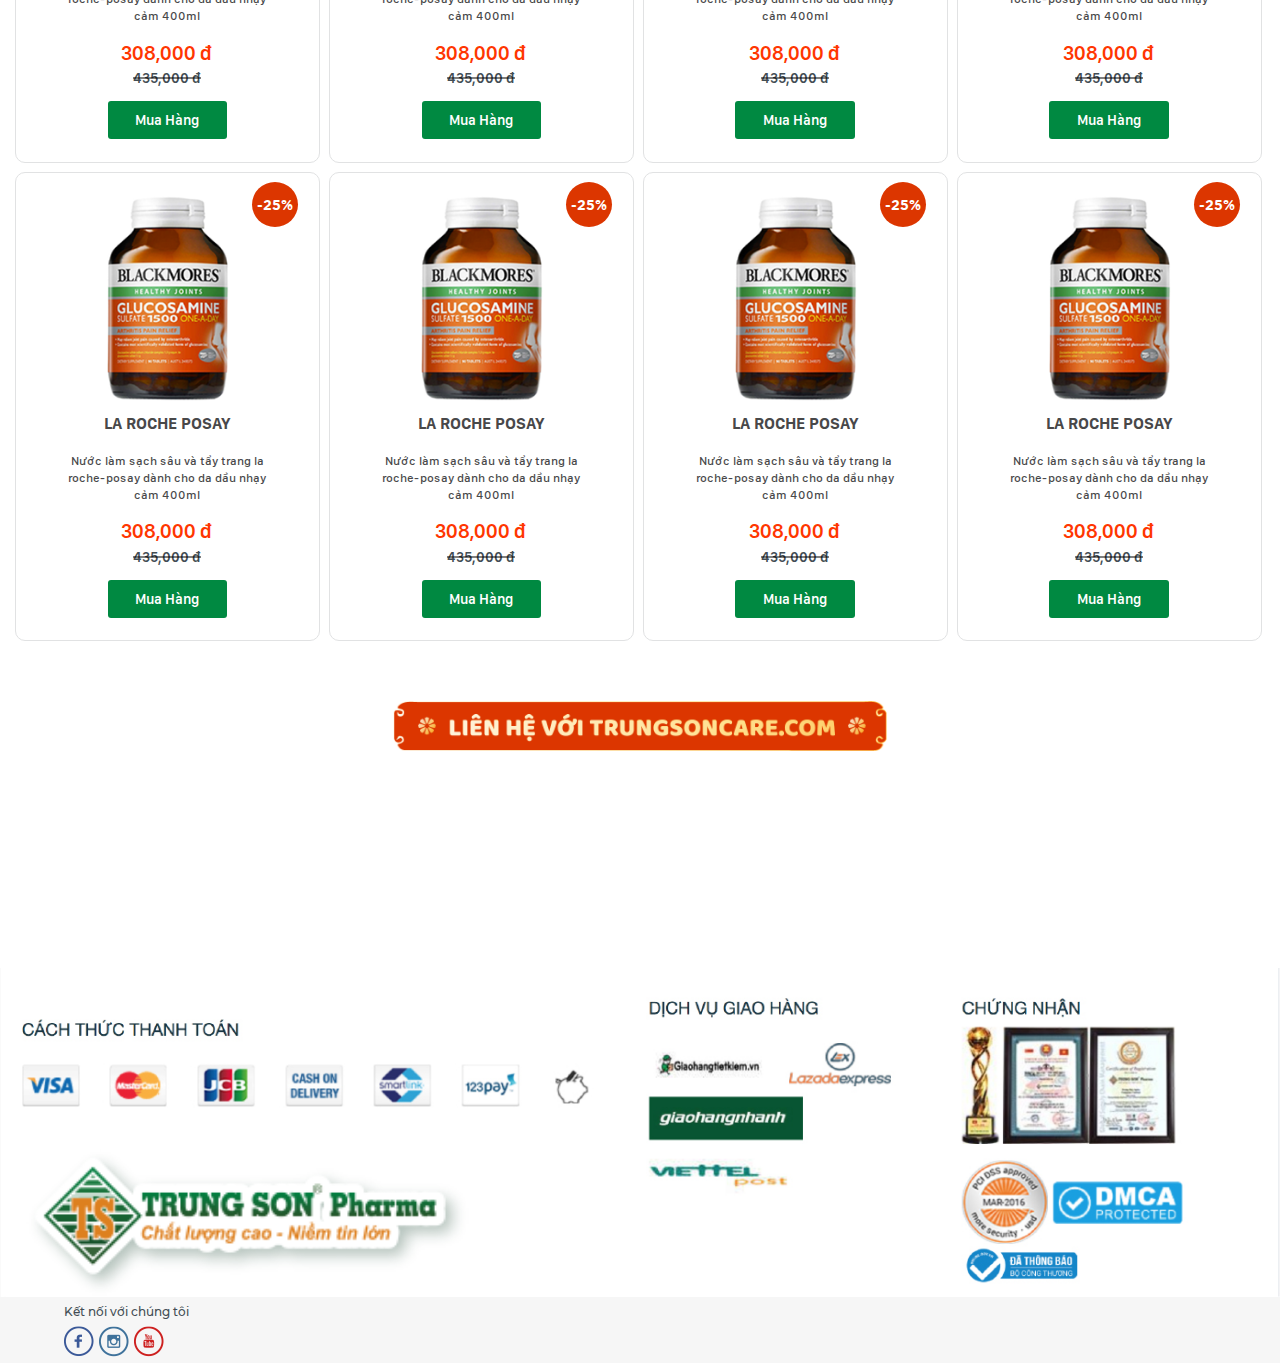
==== commit e9f21375: "update" ====
--- a/html_2021/index.html
+++ b/html_2021/index.html
@@ -10,12 +10,12 @@
     <meta name="viewport"
         content="width=device-width, initial-scale=1.0, user-scalable=0, minimum-scale=1.0, maximum-scale=1.0">
     <meta name="format-detection" content="telephone=no">
-    <title>Trung Sơn</title>
-    <meta name="description" content="Trung Sơn">
-    <meta name="keywords" content="Trung Sơn">
+    <title>Trung Sơn - Rung Cây Hái Lộc</title>
+    <meta name="description" content="Trung Sơn - Rung Cây Hái Lộc">
+    <meta name="keywords" content="Trung Sơn - Rung Cây Hái Lộc">
     <meta name="theme-color" content="#fff" />
-    <meta property="og:title" content="Trung Sơn">
-    <meta property="og:description" content="Trung Sơn">
+    <meta property="og:title" content="Trung Sơn - Rung Cây Hái Lộc">
+    <meta property="og:description" content="Trung Sơn - Rung Cây Hái Lộc">
     <meta property="og:type" content="website">
     <meta property="og:image" content="images/thumbnail.jpg">
     <meta property="og:site_name" content="Trung Sơn">
@@ -356,7 +356,7 @@
                                             nhé:</p>
                                         <p class="color__organe">I. CƠ CẤU GIẢI THƯỞNG</p>
                                         <p class="fs-pic">
-                                            <img src="images/pic_tnc.png" alt="">
+                                            <img src="images/pic_tnc.png" alt="pic tnc">
                                         </p>
                                         <p>❖ 10 chỉ vàng <span class="color__green">999.9</span></p>
                                         <p>❖ Hàng ngàn voucher <span class="color__green">100K, 50K, 20K, 10K,
@@ -367,14 +367,12 @@
                                                 RUNG CÂY - THẦN DẦN PHÁT
                                                 LỘC</span></p>
                                         <p><span class="color__organe">III. THỜI GIAN THAM GIA:</span> chương trình diễn
-                                            ra từ ngày 11/01/2022
-                                            đến hết ngày
-                                            10/02/2022.</p>
+                                            ra từ ngày 11/01/2022 đến hết ngày 10/02/2022.</p>
                                         <p>(*) Lưu ý: Thời gian công bố phần thưởng cho người thắng cuộc sẽ diễn ra ngay
-                                            sau khi kết thúc chương trình. </p>
+                                            sau khi kết thúc chương trình.</p>
                                         <p class="color__organe">IV. ĐỐI TƯỢNG THAM GIA:</p>
                                         <p>Tất cả khách hàng có quốc tịch Việt Nam từ 18 tuổi trở lên trong thời gian
-                                            diễn ra chương trình. </p>
+                                            diễn ra chương trình.</p>
                                         <p class="color__organe">V. CÁCH THỨC THAM GIA:</p>
                                         <p>- Khách hàng sau khi mua hàng và thanh toán tại nhà thuốc Trung Sơn Pharma sẽ
                                             được nhận hóa đơn, mỗi mã hóa đơn tương ứng 01 mã số để tham dự chương
@@ -422,7 +420,8 @@
                                             Hóa đơn có chứa mã số chứng từ trúng thưởng, giấy CMND.</p>
                                         <p>- Khách hàng trúng thưởng có thể liên hệ đến Hotline Trung Sơn Pharma (1800
                                             558898) hoặc nhắn tin qua trang Fanpage <a
-                                                href="https://www.facebook.com/nhathuoctrungson">Trung Son Pharma</a> để
+                                                href="https://www.facebook.com/nhathuoctrungson" target="_blank">Trung
+                                                Son Pharma</a> để
                                             xác nhận địa điểm nhận quà
                                         </p>
                                         <p>* Lưu ý: </p>
@@ -461,7 +460,7 @@
                                             lần cho mỗi hóa đơn, số chứng từ.</p>
                                         <p>- Một khách hàng được tham dự nhiều mã số và có nhiều hơn 1 cơ hội trúng
                                             thưởng tương ứng với nhiều mã số khác nhau.</p>
-                                        <p class="color__organe">VII. THỂ LỆ CHUNG: </p>
+                                        <p class="color__organe">VII. THỂ LỆ CHUNG:</p>
                                         <p>- Thời gian tham gia trò chơi hợp lệ là từ 00:00 ngày 11/01/2022 đến 23:59
                                             ngày 10/02/2022. BTC không giải quyết bất kỳ trường hợp nào nằm ngoài khung
                                             giờ này. </p>
@@ -472,22 +471,33 @@
                                             là quyết định cuối cùng. </p>
                                         <p>- Giải thưởng Voucher không được chuyển nhượng, quy đổi thành tiền mặt hay
                                             hàng hóa khác, không có giá trị sử dụng sau ngày 28/02</p>
-                                        <p>- Voucher chỉ áp dụng cho các sản phẩm: Dr Primo Emergyn 100ml, Dr Primo
-                                            Scargel plus 10, Dr Primo Scargel plus 20, Joint Confort H/60v, Nutricare
-                                            Multi & Mineral H/60v, ZinC Gluconate C/30ml</p>
+                                        <p>- Voucher chỉ áp dụng cho các sản phẩm thuộc thương hiệu: Tâm Quốc Tế,
+                                            Intershop và MHD, đặt hàng online ngay tại:</p>
+                                        <p><a href="https://trungsoncare.com/collections/intershop/"
+                                                target="_blank">https://trungsoncare.com/collections/intershop/</a>
+                                        </p>
+                                        <p><a href="https://trungsoncare.com/collections/tam-quoc-te/"
+                                                target="_blank">https://trungsoncare.com/collections/tam-quoc-te/</a>
+                                        </p>
+                                        <p><a href="https://trungsoncare.com/collections/mhd/"
+                                                target="_blank">https://trungsoncare.com/collections/mhd/</a>
+                                        </p>
+                                        <p><a href="https://trungsoncare.com/collections/san-pham-khuyen-mai"
+                                                target="_blank">https://trungsoncare.com/collections/san-pham-khuyen-mai</a>
+                                        </p>
                                         <p>* Khách hàng vui lòng chụp lại màn hình hoặc lưu lại mã voucher để sử dụng
-                                            khi mua hàng lần sau hoặc có thể đặt online tại liên kết này: <a
-                                                href="https://trungsoncare.com/collections/intershop/">https://trungsoncare.com/collections/intershop/</a>
+                                            khi mua hàng lần sau hoặc có thể đặt online tại liên kết này: </p>
+                                        <p><a href="https://trungsoncare.com/collections/intershop/"
+                                                target="_blank">https://trungsoncare.com/collections/intershop/</a>
                                         </p>
                                         <p>- Giải thưởng Voucher không áp dụng khi mua thuốc hoặc các sản phẩm Eco
                                             Greens</p>
                                         <p>- Giải thưởng Voucher được sử dụng tại tất cả các hệ thống nhà thuốc Trung
-                                            Sơn Pharma, hệ thống online <a
-                                                href="https://trungsoncare.com/">https://trungsoncare.com/</a> và App
-                                            TrungSơnCare</p>
+                                            Sơn Pharma, hệ thống online <a href="https://trungsoncare.com/"
+                                                target="_blank">https://trungsoncare.com/</a> và App TrungSơnCare</p>
                                         <p>- Để biết thêm thông tin hoặc giải đáp thắc mắc liên quan đến cuộc thi, xin
                                             liên hệ trực tiếp BTC bằng cách gửi tin nhắn đến hộp thư của Fanpage <a
-                                                href="https://www.facebook.com/nhathuoctrungson/"> Trung
+                                                href="https://www.facebook.com/nhathuoctrungson/" target="_blank"> Trung
                                                 Sơn Pharma.</a></p>
                                     </div>
                                 </div>
@@ -939,12 +949,14 @@
                         <img class="fs-sp" src="images/prize/5k-trung-son-sp.png" alt="trúng quà">
                     </div>
                     <div class="win__brief">
-                        <span class="code__win">TRUNGSON5K</span>
+                        <span class="code__win" id="code__win">TRUNGSON5K</span>
                         <a href="javascript:void(0);" class="note__win">Nhớ lưu voucher để sử dụng trong lần mua hàng
                             tiếp theo nhé</a>
+                        <a class="link__buy" href="javascript:void(0);">Mua hàng tại đây</a>
                     </div>
                     <div class="gold__brief">
-                        <a class="gold__txt">Liên hệ Fanpage Trung Sơn Pharma để nhận phần quà của bạn nhé</a>
+                        <span class="note__take--gold">Liên hệ Fanpage Trung Sơn Pharma để nhận phần quà của bạn
+                            <br>Chụp màn hình và giữ lại hóa đơn bạn nhé</span>
                     </div>
                 </div>
             </div>
--- a/html_2021/css/home.css
+++ b/html_2021/css/home.css
@@ -432,6 +432,7 @@
     font-family: 'San Francisco Text';
     font-weight: bold;
     font-style: normal;
+    text-transform: uppercase;
 }
 .info-product p{
     font-size: 1.4rem;
@@ -999,6 +1000,10 @@
     opacity: 0.5;
 }
 
+.none-active{
+    pointer-events: none !important;
+}
+
 /* Faci BOx */
 .faci__box {
     position: fixed;
--- a/html_2021/css/popup.css
+++ b/html_2021/css/popup.css
@@ -68,7 +68,7 @@
 	top:0;
 	width:100vw;
 	height:100vh;
-	background-color:rgba(14, 76, 45, 0.8);
+	background-color:rgba(14, 76, 45, 0.85);
 	z-index:50;
 	text-align:center;
 	opacity: 0;
@@ -105,11 +105,6 @@
 	transform: translate(8%, -7%) scale(0.1);
 	-webkit-transition: transform 0.5s ease-in-out 0.1s;
 	transition: transform 0.5s ease-in-out 0.1s;
-	-webkit-user-select: none;
-	-moz-user-select: none; 
-	-ms-user-select: none; 
-	-o-user-select: none;
-	user-select: none;
 }
 .modal.active .modal_inr{
 	-webkit-transform: translate(0,0) scale(1);
@@ -634,12 +629,39 @@
     text-align: center;
 	-webkit-border-radius: 5px;
     border-radius: 5px;
+	cursor: pointer;
+	text-decoration: underline;
+	z-index: 9999;
+}
+.code__win::before{
+	content: 'Đã sao chép mã code';
+	position: absolute;
+	top: 0;
+	left: 0;
+	width: 100%;
+	height: 100%;
+	background-color: #d21e00;
+	font-family: 'San Francisco Text';
+    font-weight: bold;
+    font-style: normal;
+	-webkit-border-radius: 5px;
+    border-radius: 5px;
+	opacity: 0;
+	visibility: hidden;
+	-webkit-transition: opacity 0.3s ease-in-out, visibility 0.3s linear;
+	transition: opacity 0.3s ease-in-out, visibility 0.3s linear;
+}
+.code__win.active::before{
+	opacity: 1;
+	visibility: visible;
+	-webkit-transition: none;
+	transition: none;
 }
 .note__win{
 	position: absolute;
     display: block;
     bottom: 2.8%;
-	left: 42%;
+    left: 42.2%;
     font-size: 0.7vw;
     color: #fff;
     font-family: 'San Francisco Text';
@@ -663,6 +685,33 @@
     line-height: 1.2;
 	z-index: 3;
 }
+.link__buy{
+	position: absolute;
+    bottom: -2vw;
+    left: 50%;
+    z-index: 1;
+    font-size: 1.3vw;
+    color: #fff;
+	font-family: 'San Francisco Text';
+    font-weight: bold;
+    font-style: normal;
+    text-decoration: underline;
+	-webkit-transform: translateX(-50%);
+    transform: translateX(-50%);
+}
+.note__take--gold{
+	position: absolute;
+    top: -4vw;
+    left: 0;
+    z-index: 1;
+    width: 100%;
+    font-size: 1.3vw;
+    color: #fff;
+    font-family: 'San Francisco Text';
+    font-weight: bold;
+    font-style: normal;
+    text-align: center;
+}
 
 
 
@@ -1014,21 +1063,34 @@
 	}
 
 	.gold__txt {
-		top: 3%;
-		font-size: 2.5vw;
+		top: 5%;
+		font-size: 2.3vw;
+		width: 75vw;
+		left: 50%;
+		transform: translateX(-50%);
 	}
 	.code__win{
-		bottom: 2vw;
-		left: 31vw;
-		width: 33vw;
-		font-size: 3vw;
+		bottom: -3vw;
+		left: 50%;
+		width: 50vw;
+		font-size: 4.3vw;
+		-webkit-transform: translateX(-50%);
+		transform: translateX(-50%);
 	}
 	.note__win {
-		bottom: -5vw;
+		bottom: -9vw;
 		left: 0;
 		font-size: 2.8vw;
 		width: 100%;
 	}
+	.link__buy {
+		bottom: -17vw;
+		font-size: 3.8vw;
+	}
+	.note__take--gold {
+		top: -10vw;
+		font-size: 3vw;
+	}
 } 
 
 
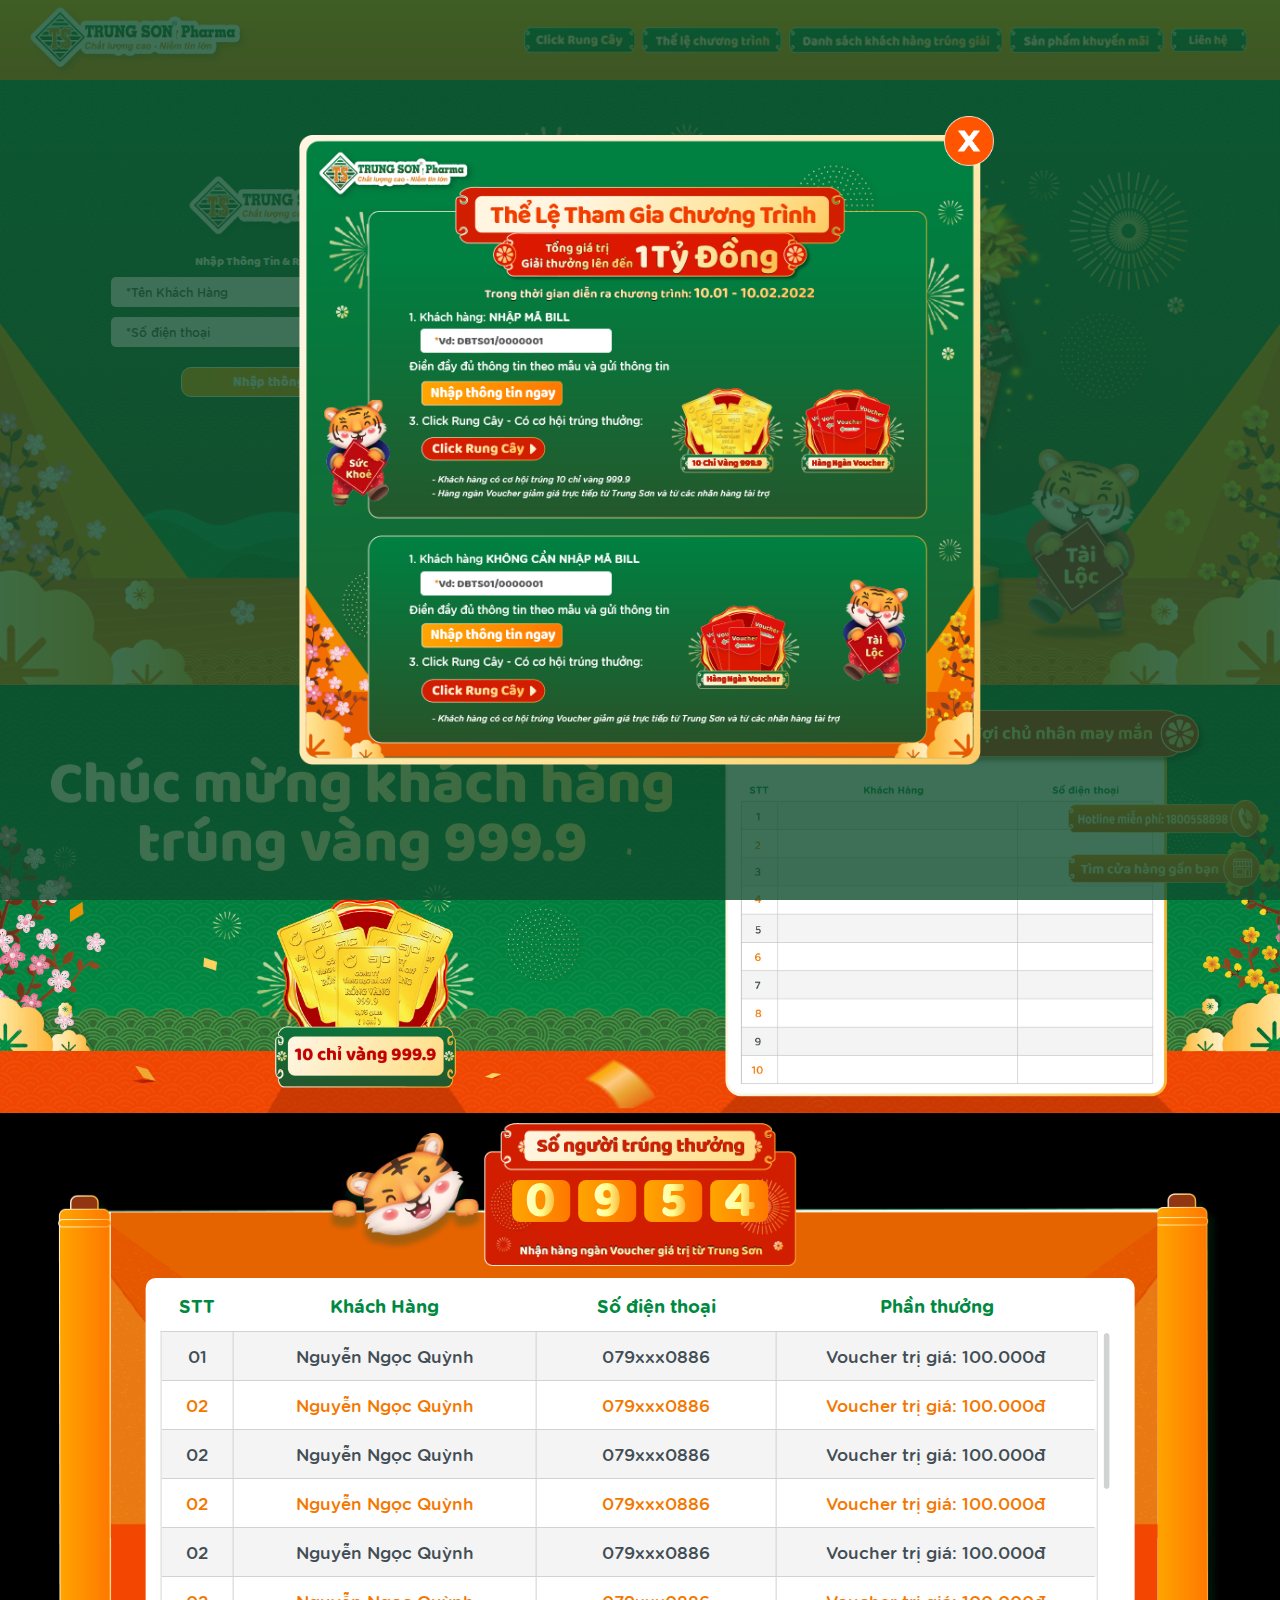
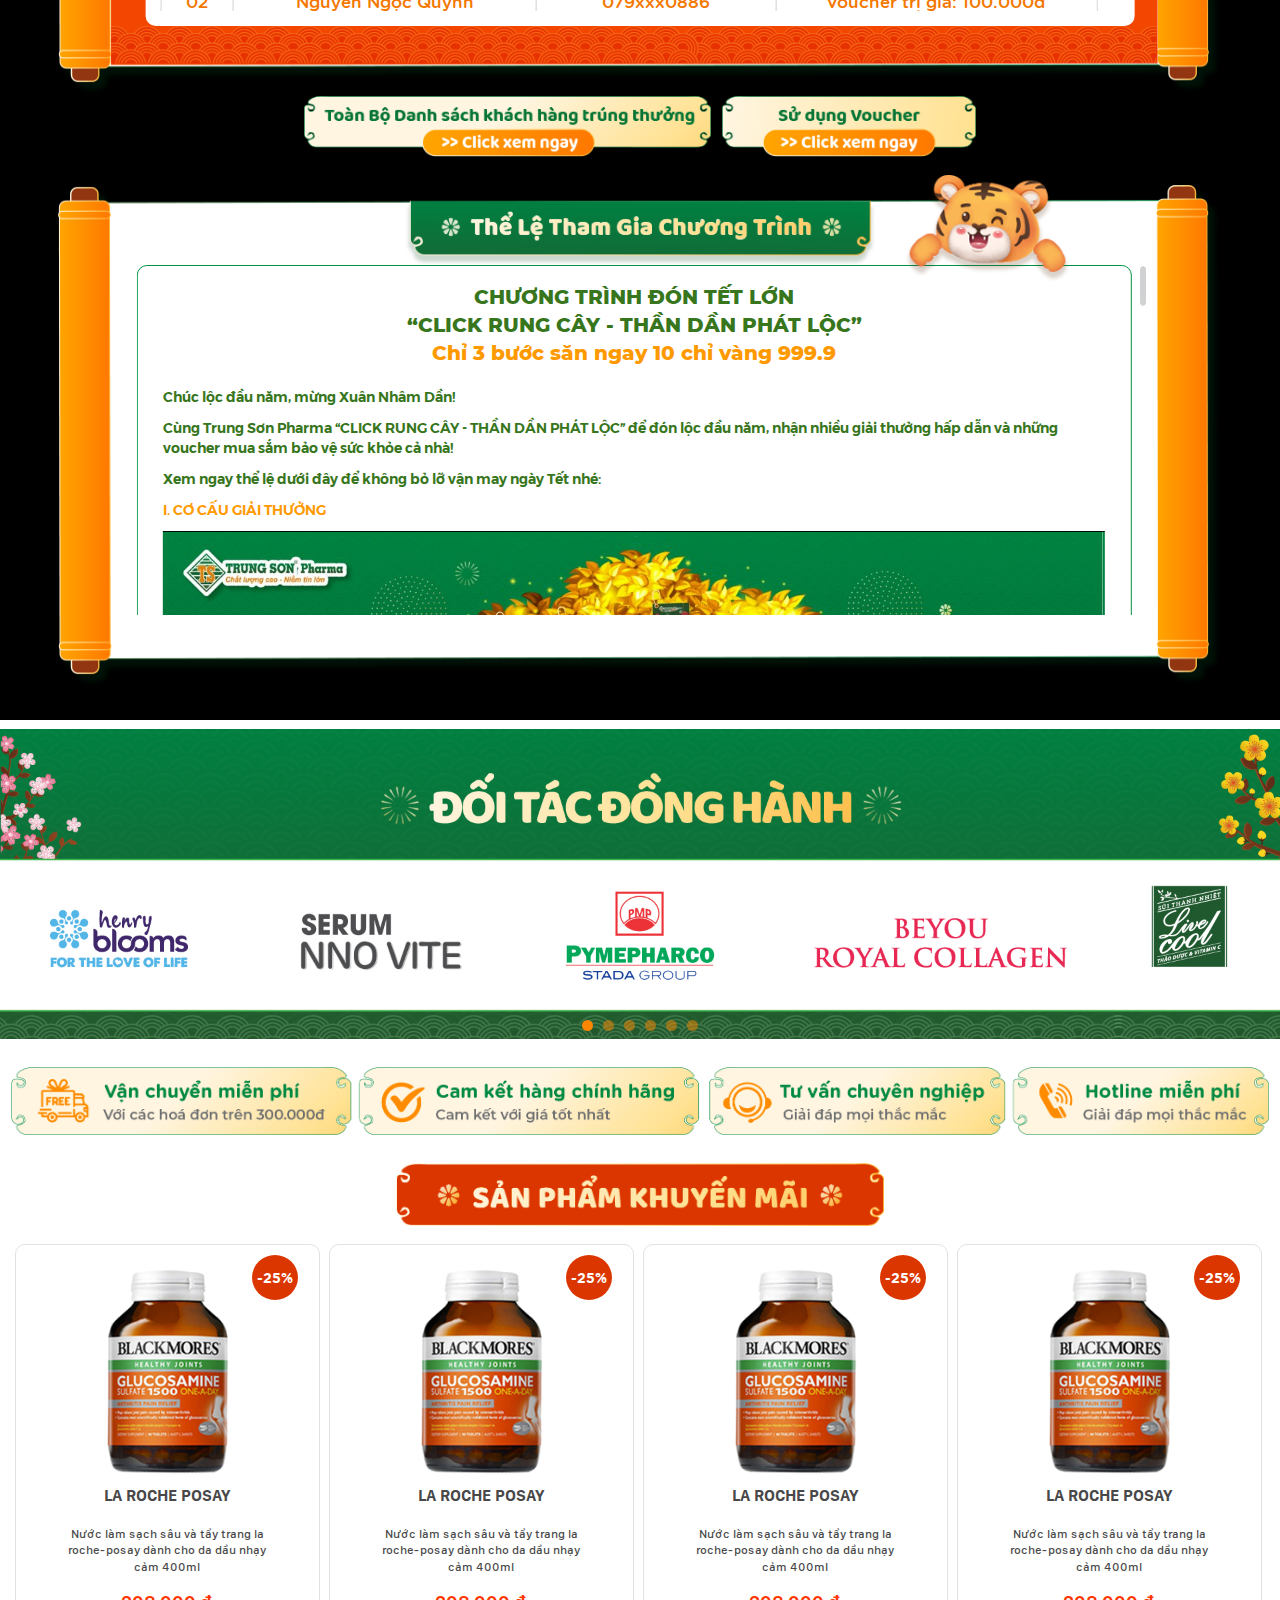
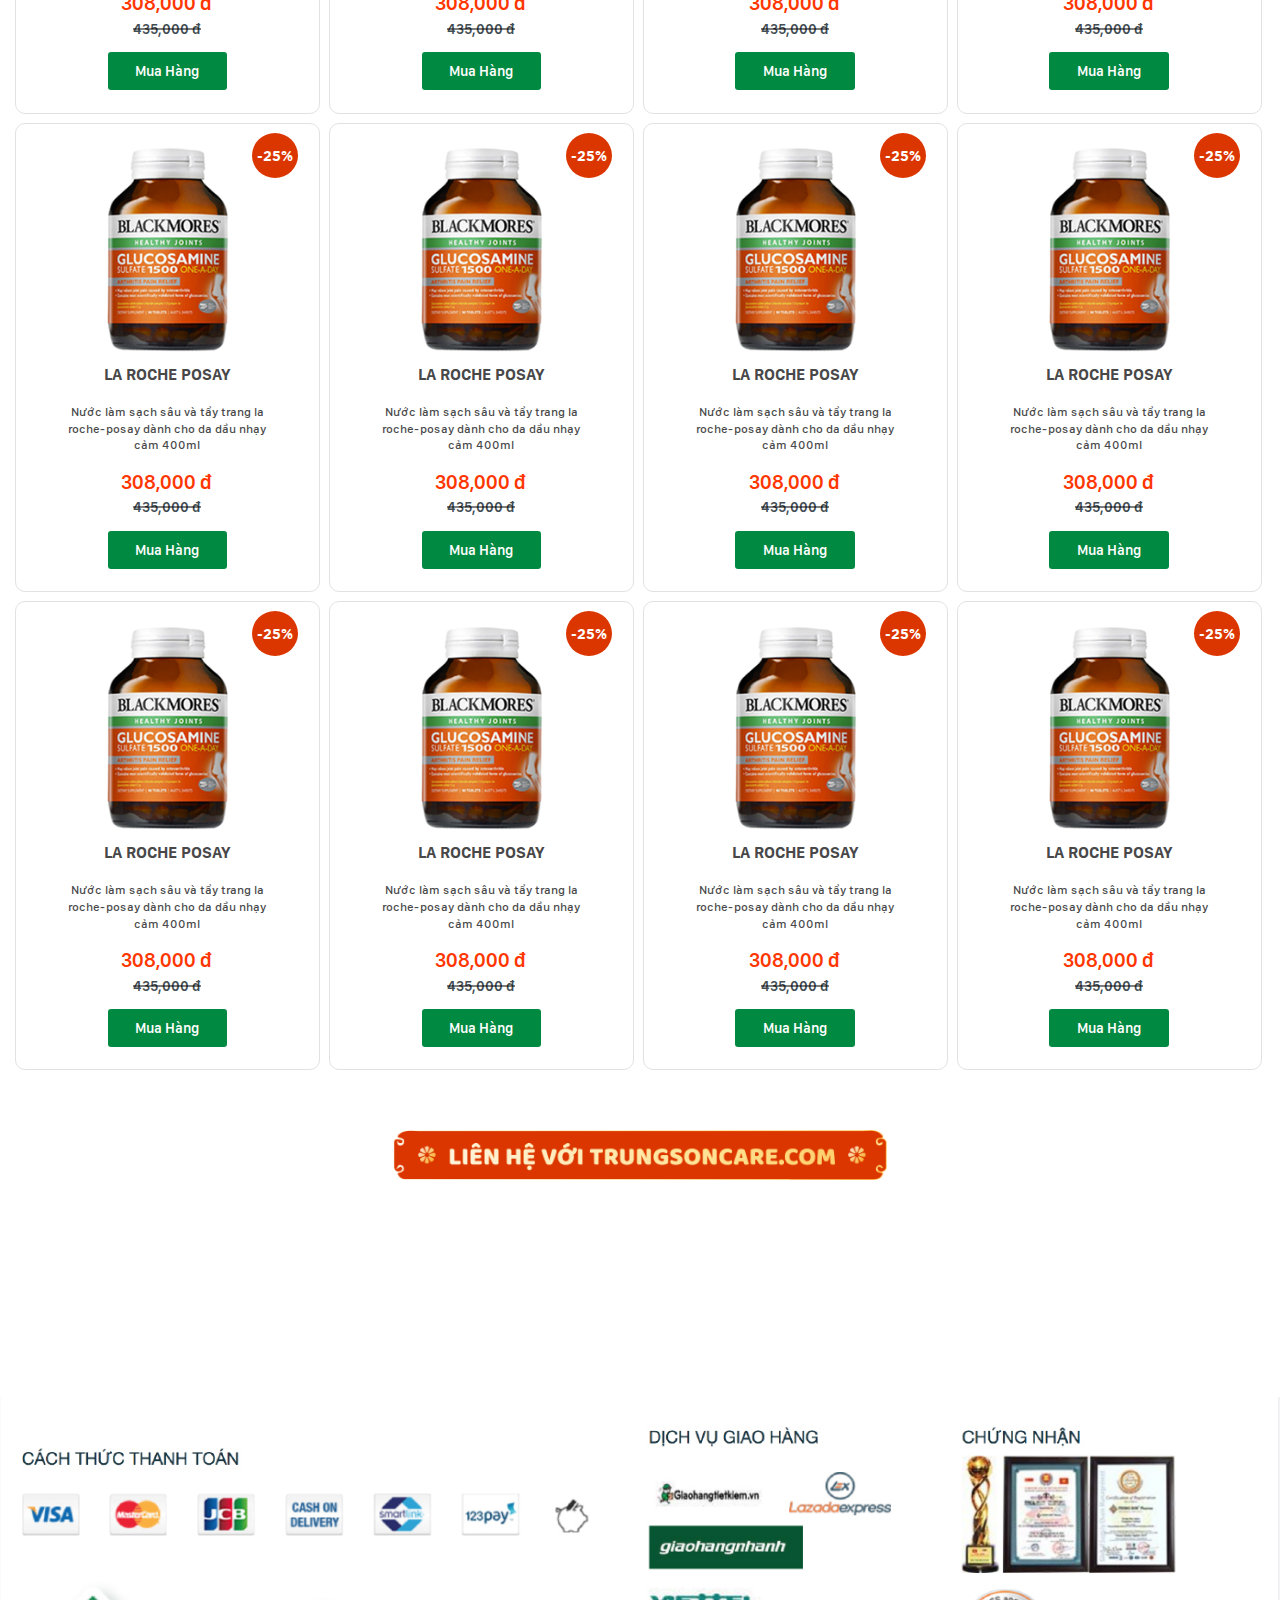
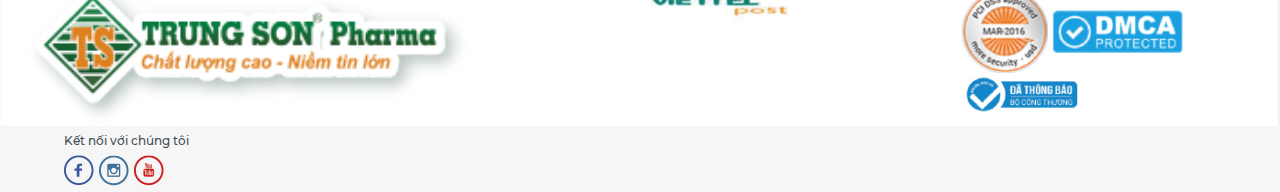
==== commit e2d7a813: "update" ====
--- a/html_2021/index.html
+++ b/html_2021/index.html
@@ -150,6 +150,15 @@
                         <div class="pt__banner pt__flower--1"></div>
                         <div class="pt__banner pt__flower--2"></div>
                         <div class="pt__banner pt__flower--3"></div>
+                    </div>
+                </div>
+            </div>
+
+            <div class="fs-section fs-banner-gold">
+                <div class="fs-inr banner-inr">
+                    <div class="fs-pic">
+                        <img class="fs-pc" src="images/banner_vang.jpg" alt="Click Rung Cây">
+                        <img class="fs-sp" src="images/banner_vang.jpg" alt="Click Rung Cây">
                     </div>
                 </div>
             </div>
@@ -383,7 +392,7 @@
                                             thức xác định trúng thưởng ngay sau khi khách hàng đủ điều kiện tham dự
                                             chương trình khuyến mại.</p>
                                         <p>- Cách thức tham gia gồm các bước sau: </p>
-                                        <p><span class="color__green">Với khách hàng có hóa đơn mua hàng từ 100.000Đ trở
+                                        <p><span class="color__green">Với khách hàng có hóa đơn mua hàng từ 5.000Đ trở
                                                 lên</span>, bạn có
                                             cơ hội nhận
                                             giải thưởng lên đến 10 chỉ vàng 999.9 và hàng chục ngàn voucher may mắn</p>
@@ -471,8 +480,13 @@
                                             là quyết định cuối cùng. </p>
                                         <p>- Giải thưởng Voucher không được chuyển nhượng, quy đổi thành tiền mặt hay
                                             hàng hóa khác, không có giá trị sử dụng sau ngày 28/02</p>
-                                        <p>- Voucher chỉ áp dụng cho các sản phẩm thuộc thương hiệu: Tâm Quốc Tế,
-                                            Intershop và MHD, đặt hàng online ngay tại:</p>
+                                        <p>- Voucher của nhãn hàng chỉ áp dụng cho các sản phẩm thuộc thương hiệu: Tâm
+                                            Quốc Tế (Dòng sản phẩm Bewel, Beyou), Intershop (Dr Primo Emergyn 100ml, Dr
+                                            Primo Scargel plus 10, Dr Primo Scargel plus 20, Joint Confort H/60v,
+                                            Nutricare Multi & Mineral H/60v, ZinC Gluconate C/30ml) và MHD (Enzymax Duo,
+                                            Acetium cho voucher 50k và Combo quà tặng CordyX cho voucher 100k)</p>
+                                        <p>* Khách hàng vui lòng chụp lại màn hình hoặc lưu lại mã voucher để sử dụng
+                                            khi mua hàng lần sau hoặc có thể đặt online tại liên kết này:</p>
                                         <p><a href="https://trungsoncare.com/collections/intershop/"
                                                 target="_blank">https://trungsoncare.com/collections/intershop/</a>
                                         </p>
@@ -482,13 +496,8 @@
                                         <p><a href="https://trungsoncare.com/collections/mhd/"
                                                 target="_blank">https://trungsoncare.com/collections/mhd/</a>
                                         </p>
-                                        <p><a href="https://trungsoncare.com/collections/san-pham-khuyen-mai"
-                                                target="_blank">https://trungsoncare.com/collections/san-pham-khuyen-mai</a>
-                                        </p>
-                                        <p>* Khách hàng vui lòng chụp lại màn hình hoặc lưu lại mã voucher để sử dụng
-                                            khi mua hàng lần sau hoặc có thể đặt online tại liên kết này: </p>
-                                        <p><a href="https://trungsoncare.com/collections/intershop/"
-                                                target="_blank">https://trungsoncare.com/collections/intershop/</a>
+                                        <p><a href="https://trungsoncare.com/products/cao-nam-trung-thao-cordy-x-50gr"
+                                                target="_blank">https://trungsoncare.com/products/cao-nam-trung-thao-cordy-x-50gr</a>
                                         </p>
                                         <p>- Giải thưởng Voucher không áp dụng khi mua thuốc hoặc các sản phẩm Eco
                                             Greens</p>
@@ -515,8 +524,8 @@
                                 <div class="swiper-slide">
                                     <a href="javascript:void(0);">
                                         <div class="fs-pic">
-                                            <img class="fs-pc" src="images/slider.jpg" alt="Mừng sinh nhật rộn ràng">
-                                            <img class="fs-sp" src="images/slider.jpg" alt="Mừng sinh nhật rộn ràng">
+                                            <img class="fs-pc" src="images/slider-2.jpg" alt="Mừng sinh nhật rộn ràng">
+                                            <img class="fs-sp" src="images/slider-2.jpg" alt="Mừng sinh nhật rộn ràng">
                                         </div>
                                     </a>
                                 </div>
@@ -525,6 +534,38 @@
                                         <div class="fs-pic">
                                             <img class="fs-pc" src="images/slider.jpg" alt="Mừng sinh nhật rộn ràng">
                                             <img class="fs-sp" src="images/slider.jpg" alt="Mừng sinh nhật rộn ràng">
+                                        </div>
+                                    </a>
+                                </div>
+                                <div class="swiper-slide">
+                                    <a href="javascript:void(0);">
+                                        <div class="fs-pic">
+                                            <img class="fs-pc" src="images/slider-3.jpg" alt="Mừng sinh nhật rộn ràng">
+                                            <img class="fs-sp" src="images/slider-3.jpg" alt="Mừng sinh nhật rộn ràng">
+                                        </div>
+                                    </a>
+                                </div>
+                                <div class="swiper-slide">
+                                    <a href="javascript:void(0);">
+                                        <div class="fs-pic">
+                                            <img class="fs-pc" src="images/slider-4.jpg" alt="Mừng sinh nhật rộn ràng">
+                                            <img class="fs-sp" src="images/slider-4.jpg" alt="Mừng sinh nhật rộn ràng">
+                                        </div>
+                                    </a>
+                                </div>
+                                <div class="swiper-slide">
+                                    <a href="javascript:void(0);">
+                                        <div class="fs-pic">
+                                            <img class="fs-pc" src="images/slider-5.jpg" alt="Mừng sinh nhật rộn ràng">
+                                            <img class="fs-sp" src="images/slider-5.jpg" alt="Mừng sinh nhật rộn ràng">
+                                        </div>
+                                    </a>
+                                </div>
+                                <div class="swiper-slide">
+                                    <a href="javascript:void(0);">
+                                        <div class="fs-pic">
+                                            <img class="fs-pc" src="images/slider-6.jpg" alt="Mừng sinh nhật rộn ràng">
+                                            <img class="fs-sp" src="images/slider-6.jpg" alt="Mừng sinh nhật rộn ràng">
                                         </div>
                                     </a>
                                 </div>
